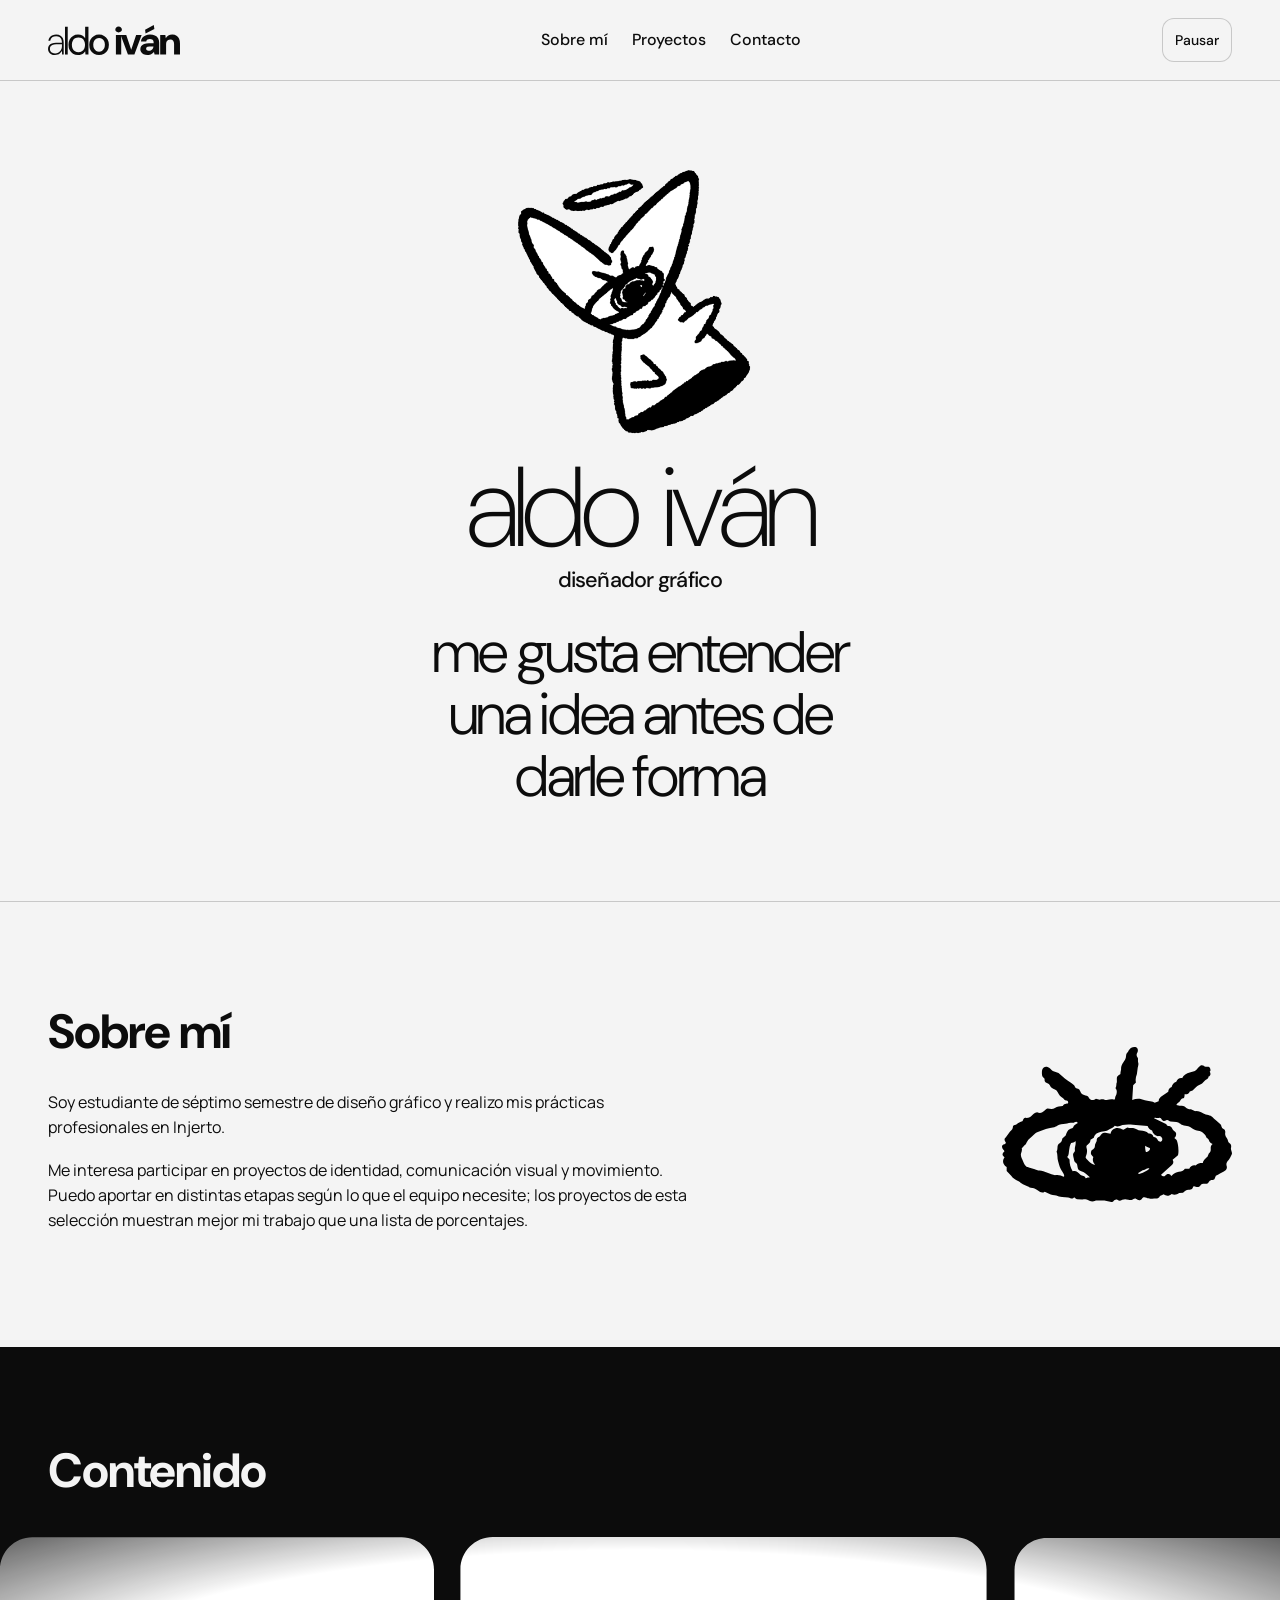
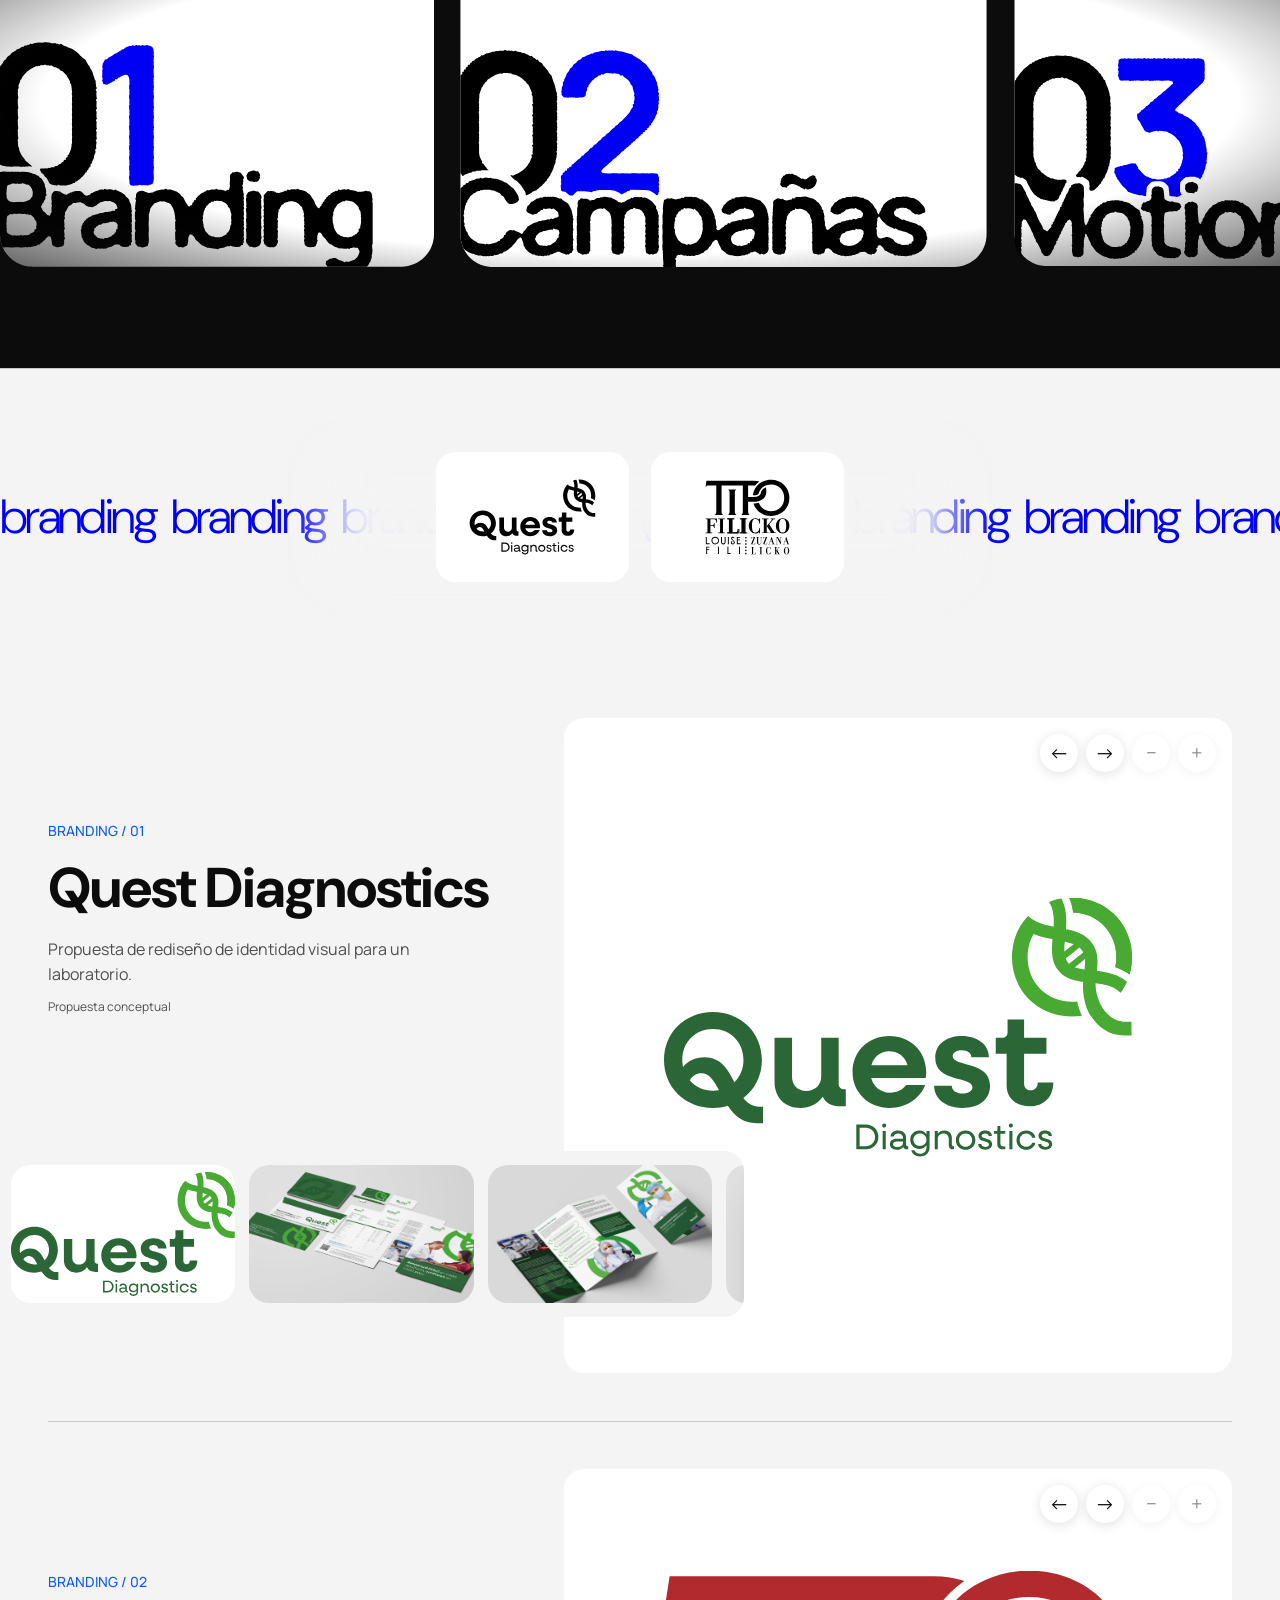
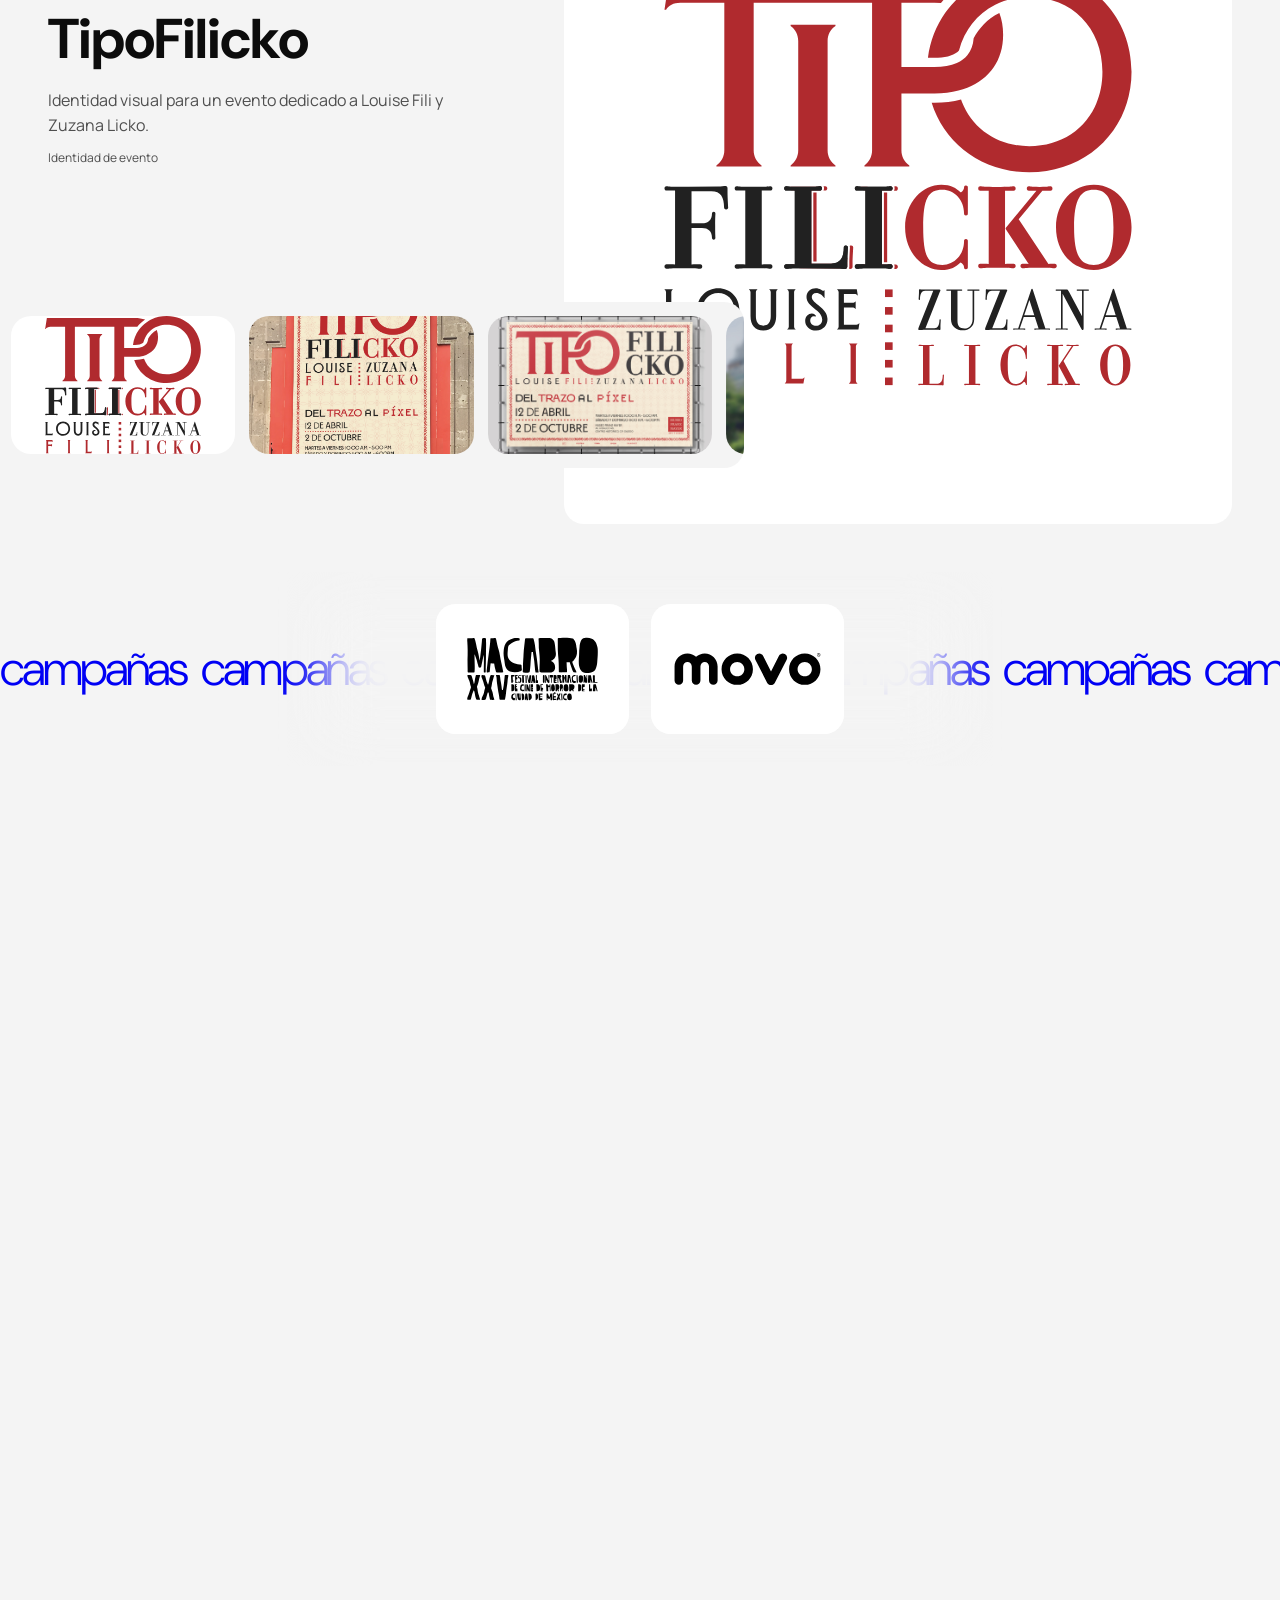
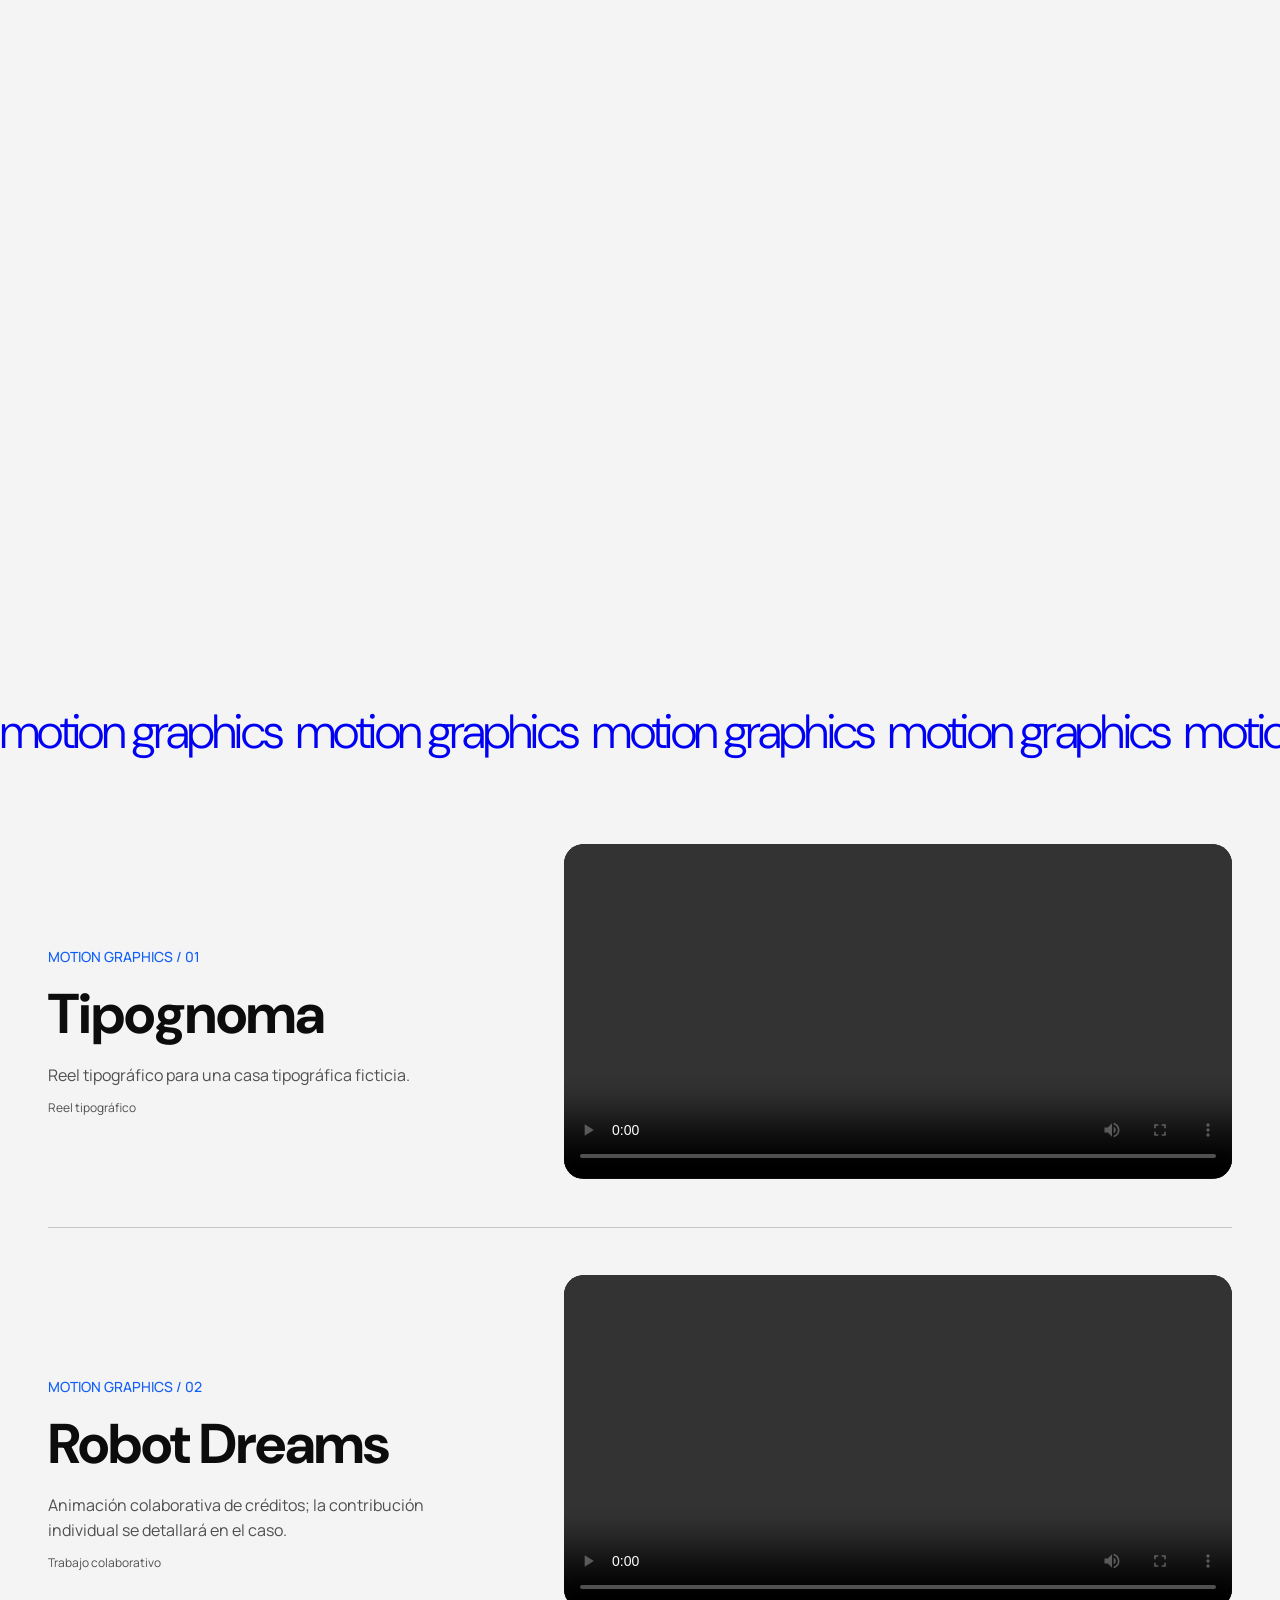
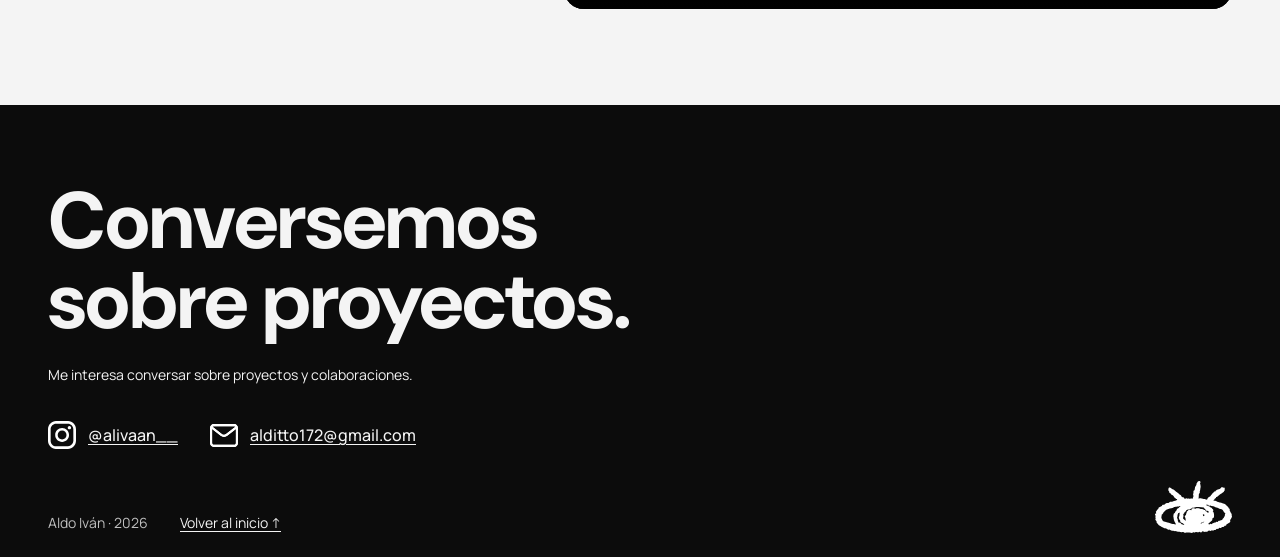
==== index.html @ 93b7b6c5 "Balance spacing around project dividers" ====
<!doctype html>
<html lang="es">
<head>
<meta charset="utf-8"><meta name="viewport" content="width=device-width,initial-scale=1"><meta name="color-scheme" content="light"><meta name="theme-color" content="#F4F4F4" id="theme-color">
<title>Aldo Iván — Diseño gráfico</title>
<meta name="description" content="Portafolio de Aldo Iván: identidad, campañas y diseño en movimiento.">
<link rel="stylesheet" href="styles/fonts.css">

<style>
:root{--primary:#0C0C0C;--on-primary:#F4F4F4;--secondary:#4F4F4F;--tertiary:#105EF9;--on-tertiary:#F4F4F4;--surface:#F4F4F4;--surface-card:#FFFFFF;--on-surface:#0C0C0C;--surface-dark:#222222;--on-surface-dark:#F4F4F4;--surface-raised:#393939;--surface-muted:#DADADA;--on-surface-muted:#222222;--text-muted-dark:#BFBFBF;--accent-graphic:#0000F4;--accent-detail:#EF1889;--bg:var(--surface);--fg:var(--on-surface);--muted:var(--secondary);--line:#0c0c0c30;--nav-bg:rgba(244,244,244,.88);--focus:var(--tertiary);--space:4px;--radius-sm:4px;--radius-md:12px;--radius-lg:16px;--radius-xl:20px;--radius-full:9999px;--page-pad:20px;--section-gap:56px;--display:44px;--display-line:46px;--section-type:32px;--section-line:36px}

*{box-sizing:border-box}html{scroll-behavior:smooth;-webkit-text-size-adjust:100%}body{margin:0;background:var(--bg);color:var(--fg);font:400 16px/25px var(--font-text);transition:background-color .46s ease,color .46s ease}h1,h2,h3,p{margin-top:0}h1,h2,h3{font-family:var(--font-display)}a{color:inherit;text-underline-offset:.18em}button{font:inherit;cursor:pointer}button,a{-webkit-tap-highlight-color:transparent}:focus-visible{outline:3px solid var(--focus);outline-offset:4px}.skip{position:absolute;top:-100px;left:20px;z-index:30;background:var(--bg);padding:12px}.skip:focus{top:12px}.wrap{max-width:1296px;margin:auto;padding-inline:var(--page-pad)}section{scroll-margin-top:90px}.eyebrow{font:500 14px/20px var(--font-text);text-transform:uppercase;letter-spacing:.09em;color:var(--muted)}.site-header{position:sticky;top:0;z-index:20;border-bottom:1px solid var(--line);background:var(--nav-bg);-webkit-backdrop-filter:blur(16px);backdrop-filter:blur(16px);transition:background-color .46s ease,border-color .46s ease}.header-inner{min-height:68px;display:flex;align-items:center;justify-content:space-between;gap:12px}.wordmark{font:700 20px/24px var(--font-display);text-decoration:none;white-space:nowrap}.header-actions{display:flex;align-items:center;gap:8px}.menu-toggle,.menu-toggle{padding:0 16px}.nav{display:none;position:absolute;top:68px;left:0;right:0;background:var(--bg);border-bottom:1px solid var(--line);padding:12px var(--page-pad) 20px}.nav.open{display:flex;flex-direction:column;gap:4px}.nav a{display:flex;align-items:center;min-height:44px;font:500 16px/20px var(--font-display);text-decoration:none}.nav a:hover,.nav a[aria-current=location]{text-decoration:underline}.hero{min-height:calc(100svh - 68px);display:flex;flex-direction:column;justify-content:space-between;padding-top:48px;padding-bottom:36px}.hero-main{width:100%;max-width:960px;margin:auto;text-align:center}.hero-portrait{width:clamp(180px,26vw,260px);aspect-ratio:12/13;position:relative;margin:16px auto 8px}.hero-portrait video,.hero-portrait img{position:absolute;inset:0;width:100%;height:100%;object-fit:contain;transition:opacity .46s ease}.hero-portrait .dark{opacity:0}.hero-portrait video{z-index:1}@media(prefers-reduced-motion:reduce){.hero-portrait video{display:none}}.hero h1{font-size:var(--display);line-height:var(--display-line);font-weight:700;letter-spacing:-1px;text-transform:uppercase;margin:20px 0 24px}.hero-lead{font:500 20px/26px var(--font-display);max-width:35ch;margin:0 auto 24px}.hero-copy{max-width:60ch;color:var(--muted);margin-inline:auto}.hero-actions{display:flex;gap:12px;flex-wrap:wrap;justify-content:center;margin-top:32px}.button{display:inline-flex;align-items:center;justify-content:center;min-height:48px;padding:0 16px;border-radius:var(--radius-md);font:500 16px/20px var(--font-display);text-decoration:none;border:1px solid var(--fg);transition:background-color .2s,color .2s,transform .2s}.button:hover{transform:translateY(-2px)}.button-primary{background:var(--fg);color:var(--bg)}.button-primary:hover{background:var(--surface-raised);color:var(--on-surface-dark)}.button-secondary{background:transparent;color:var(--fg)}.hero-bottom{display:flex;justify-content:space-between;gap:16px;border-top:1px solid var(--line);padding-top:16px;color:var(--muted);font:400 14px/20px var(--font-text)}.hero-bottom span:last-child{font-size:22px}.section{padding-top:var(--section-gap);padding-bottom:var(--section-gap);border-top:1px solid var(--line)}.section-head{margin-bottom:32px}.section-head h2{font-size:var(--section-type);line-height:var(--section-line);letter-spacing:-1px;margin:8px 0 16px}.section-head p:last-child{max-width:65ch;color:var(--muted)}.group{margin-top:48px}.group-head{display:flex;justify-content:space-between;align-items:baseline;gap:16px;border-bottom:1px solid var(--line);padding-bottom:12px;margin-bottom:16px}.group h3{font:700 28px/32px var(--font-display);margin:0}.group-count{font:400 14px/20px var(--font-text);color:var(--muted)} .projects{display:grid;gap:48px}.project{position:relative;display:grid;grid-template-columns:1fr;gap:20px;min-width:0;border-top:1px solid var(--line);padding-top:32px}.project:first-child{border-top:0}.project-copy{display:flex;flex-direction:column;align-items:flex-start;justify-content:center;min-width:0}.project-index{font:500 14px/20px var(--font-text);color:var(--tertiary);margin-bottom:18px}.project h4{font:700 clamp(32px,8vw,56px)/1 var(--font-display);margin:0 0 20px;letter-spacing:-1px}.project p{color:var(--muted);max-width:42ch;margin:0 0 12px}.project-note{font:400 12px/16px var(--font-text);color:var(--muted)}.project-stage{position:relative;min-width:0}.project-main{aspect-ratio:1.15;display:flex;flex-direction:column;justify-content:space-between;padding:24px;border-radius:var(--radius-xl);background:var(--surface-muted);color:var(--on-surface-muted);overflow:hidden;transition:background-color .32s ease,color .32s ease}.project[data-area=campaign] .project-main{background:var(--surface-raised);color:var(--on-surface-dark)}.project[data-area=motion] .project-main{background:var(--primary);color:var(--on-primary)}.project-main[data-view="1"]{background:var(--tertiary)!important;color:var(--on-tertiary)!important}.project-main[data-view="2"]{background:var(--surface-dark)!important;color:var(--on-surface-dark)!important}.project-main[data-view="3"]{background:var(--accent-graphic)!important;color:var(--on-primary)!important}.main-top,.main-bottom{font:500 12px/16px var(--font-text);text-transform:uppercase;letter-spacing:.08em}.main-title{font:700 clamp(44px,11vw,92px)/.94 var(--font-display);letter-spacing:-2px;max-width:9ch;overflow-wrap:anywhere}.thumbs{display:flex;gap:8px;overflow-x:auto;scrollbar-width:thin;padding:12px;border:1px solid var(--line);border-radius:var(--radius-xl);background:var(--nav-bg);-webkit-backdrop-filter:blur(16px);backdrop-filter:blur(16px)}.thumb{flex:0 0 78px;min-height:78px;border:2px solid transparent;border-radius:var(--radius-md);background:var(--primary);color:var(--on-primary);padding:8px;text-align:left;font:700 12px/14px var(--font-display);transition:transform .18s ease,border-color .18s ease}.thumb:nth-child(2){background:var(--tertiary);color:var(--on-tertiary)}.thumb:nth-child(3){background:var(--surface-raised);color:var(--on-surface-dark)}.thumb:nth-child(4){background:var(--accent-graphic);color:var(--on-primary)}.thumb:hover{transform:translateY(-3px)}.thumb[aria-pressed="true"]{border-color:var(--accent-detail)}.thumb:focus-visible{outline-offset:2px}.project-status{font:400 12px/16px var(--font-text);color:var(--muted);margin-top:8px}.project-feature{display:inline-flex;align-items:center;gap:8px;margin-top:24px;padding:8px 12px;border-radius:var(--radius-full);background:var(--nav-bg);border:1px solid var(--line);backdrop-filter:blur(16px);font:500 12px/16px var(--font-text)}.project-feature::before{content:"";width:8px;height:8px;border-radius:50%;background:var(--accent-detail)}
.about-grid{display:grid;gap:32px;max-width:960px}.about-grid .section-head{max-width:65ch}.about-text{max-width:65ch}.about-text p{margin-bottom:18px}.portrait{width:min(100%,340px);aspect-ratio:4/5;position:relative;margin:0 auto}.portrait img{position:absolute;inset:0;width:100%;height:100%;object-fit:contain;transition:opacity .46s ease}.portrait .dark{opacity:0;transform:scale(1.08)}.portrait figcaption{position:absolute;bottom:-22px;font:400 12px/16px var(--font-text);color:var(--muted)}.contact{padding-bottom:96px}.contact h2{font-size:var(--display);line-height:var(--display-line);letter-spacing:-1px;max-width:12ch;margin:8px 0 24px}.contact p{max-width:55ch}.contact-handle{display:inline-block;margin-top:20px;font:700 28px/32px var(--font-display);border-bottom:2px solid currentColor}.site-footer{border-top:1px solid var(--line);padding:24px 0 36px;font:400 14px/20px var(--font-text);color:var(--muted)}.footer-inner{display:flex;justify-content:space-between;gap:12px;flex-wrap:wrap}.site-footer a{color:var(--fg)}.reveal{opacity:0;transform:translateY(28px);transition:opacity .55s ease,transform .55s cubic-bezier(.18,.72,.2,1)}.reveal.visible{opacity:1;transform:none}
@media(min-width:600px){:root{--page-pad:32px;--section-gap:72px;--display:64px;--display-line:66px;--section-type:40px;--section-line:44px}.hero{padding-top:64px}}
@media(min-width:1024px){:root{--page-pad:48px;--section-gap:96px;--display:80px;--display-line:80px;--section-type:48px;--section-line:52px}.menu-toggle{display:none}.nav{display:flex;position:static;background:transparent;border:0;padding:0;gap:24px}.nav a{min-height:44px}.header-inner{min-height:80px}.hero{min-height:calc(100svh - 80px);padding-top:64px}.hero h1{letter-spacing:-2px}.projects{gap:96px}.project{grid-template-columns:minmax(260px,.42fr) minmax(0,.58fr);gap:32px;min-height:610px;align-items:start;padding-bottom:130px}.project-copy{padding-top:24px}.project-stage{min-width:0}.project-main{aspect-ratio:1.12;min-height:520px;padding:32px}.main-title{font-size:clamp(56px,7vw,96px)}.thumbs{position:absolute;left:max(-42%, -360px);right:8%;bottom:-116px;padding:16px;gap:12px;border-radius:var(--radius-xl)}.thumb{flex-basis:calc((100% - 36px)/4);min-height:122px;font-size:16px;line-height:18px}.project-status{position:absolute;right:8%;bottom:-142px}.project h4{font-size:56px;line-height:58px}.about-grid{grid-template-columns:1fr}.about-grid .about-text{max-width:65ch}.contact h2{letter-spacing:-2px}}
@media(prefers-reduced-motion:reduce){html{scroll-behavior:auto}*,*:before,*:after{transition:none!important;animation:none!important}.reveal{opacity:1;transform:none}}

.wordmark img{display:block;width:132px;height:auto}.hero-main{max-width:1100px}.hero-lockup{display:grid;grid-template-columns:minmax(0,1fr) minmax(180px,.78fr);align-items:center;gap:clamp(12px,4vw,48px);max-width:850px;margin:0 auto clamp(24px,4vw,48px)}.hero-signature{text-align:right;align-self:end;padding-bottom:clamp(12px,4vw,48px)}.hero h1{margin:0;line-height:1}.hero h1 img{display:block;width:min(100%,500px);height:auto}.hero-signature p{font:500 clamp(16px,2vw,28px)/1.2 var(--font-display);letter-spacing:-.045em;margin:0}.hero-portrait{width:min(100%,320px);aspect-ratio:12/13;margin:0}.hero-portrait img{position:absolute;inset:0;width:100%;height:100%;object-fit:contain;transition:none}.hero-portrait .hero-still{display:none}.hero-statement{font:300 clamp(36px,6.2vw,82px)/1.06 var(--font-display);letter-spacing:-.055em;max-width:20ch;margin:0 auto 24px;text-align:center}.hero-statement span{display:block}.hero-statement em{font-style:italic;font-weight:700}.hero-statement .blue{color:var(--tertiary)}.hero-statement .pink{color:var(--accent-detail)}.hero-copy{max-width:52ch;margin-inline:auto}@media(max-width:600px){.wordmark img{width:110px}.hero-lockup{grid-template-columns:minmax(0,1fr) minmax(130px,.8fr);gap:8px}.hero-signature{padding-bottom:18px}.hero-signature p{font-size:15px}.hero-portrait{width:100%}.hero-statement{font-size:clamp(32px,8.6vw,48px);letter-spacing:-.055em}}@media(prefers-reduced-motion:reduce){.hero-portrait .hero-animation{display:none}.hero-portrait .hero-still{display:block}}
.hero-statement .accent-blue,.hero-statement .accent-pink{display:inline}.hero-statement .reactive-letter{display:inline-block;transform-origin:50% 75%;position:relative;text-align:center;white-space:pre;font-weight:300}.hero-statement .visually-hidden{position:absolute;width:1px;height:1px;padding:0;margin:-1px;overflow:hidden;clip:rect(0,0,0,0);white-space:nowrap;border:0}@media(hover:none),(prefers-reduced-motion:reduce){.hero-statement .accent-blue{color:var(--tertiary)}.hero-statement .accent-pink{color:var(--tertiary)}.hero-statement .reactive-letter{will-change:auto}}
.content-index{background:var(--primary);color:var(--on-primary);padding:clamp(48px,7vw,96px) 0;overflow:hidden}.content-index-head{margin-bottom:28px}.content-index h2{font:300 clamp(28px,4vw,44px)/1 var(--font-display);letter-spacing:-.05em;margin:0}.content-index p{color:var(--text-muted-dark);margin:12px 0 0}.content-viewport{overflow:hidden;padding-block:12px;-webkit-mask-image:radial-gradient(ellipse 85% 78% at center,#000 55%,transparent 100%);mask-image:radial-gradient(ellipse 85% 78% at center,#000 55%,transparent 100%)}.content-track{display:flex;width:max-content;animation:content-drift 20s linear infinite;will-change:transform}.content-set{display:flex;gap:clamp(14px,2vw,26px);padding-right:clamp(14px,2vw,26px)}.content-card{display:block;position:relative;flex:none;height:clamp(220px,27vw,330px);width:auto;aspect-ratio:var(--card-ratio);border-radius:clamp(18px,2vw,28px);overflow:hidden;transition:filter .4s ease,opacity .4s ease,transform .4s ease,box-shadow .4s ease}.content-viewport.is-interacting .content-card{filter:blur(7px);opacity:.55}.content-viewport.is-interacting .content-card.is-active{filter:none;opacity:1;transform:translateY(-4px);z-index:1;box-shadow:0 16px 36px rgba(0,0,0,.28)}.content-card img{display:block;width:100%;height:100%;object-fit:contain}.content-card:focus-visible{outline-color:var(--on-primary);outline-offset:5px}.content-viewport:focus-within .content-track{animation-play-state:paused}@keyframes content-drift{to{transform:translateX(-50%)}}@media(max-width:599px){.content-index p{font-size:14px;line-height:20px}.content-card{height:220px}}@media(prefers-reduced-motion:reduce){.content-viewport{overflow-x:auto;mask-image:none;-webkit-mask-image:none}.content-track{animation:none;will-change:auto}.content-set[aria-hidden="true"]{display:none}.content-card{transition:none}}
.hero{min-height:calc(100svh - 68px);justify-content:center;padding-top:clamp(16px,3svh,32px);padding-bottom:clamp(16px,3svh,32px)}.hero-main{margin:auto}.hero-lockup{display:flex;flex-direction:column;gap:0;max-width:none;margin:0 auto clamp(14px,3svh,28px)}.hero-portrait{width:min(260px,27svh);margin:0 auto 4px}.hero-signature{text-align:center;align-self:auto;padding:0}.hero h1.hero-name{display:flex;align-items:baseline;justify-content:center;font:200 min(106px,11.3svh)/.95 var(--font-display);letter-spacing:-.05em;text-transform:lowercase;white-space:nowrap;margin:0}.hero-name-letter{display:inline-block;font-weight:200;transform-origin:50% 80%;color:var(--primary);text-align:center}.hero-name-gap{display:inline-block;width:.22em}.hero-signature p{font:500 clamp(14px,2svh,20px)/1.2 var(--font-display);letter-spacing:-.04em;margin:6px 0 0}.hero-statement{font-size:clamp(34px,6.5svh,70px);letter-spacing:-.04em;margin-bottom:clamp(10px,2svh,20px)}.hero-copy{margin-bottom:0}@media(min-width:1024px){.hero{min-height:calc(100svh - 80px)}}@media(max-width:600px){.hero-lockup{display:flex;gap:0}.hero-portrait{width:min(210px,26svh);margin:0 auto 4px}.hero-signature{padding:0}.hero h1.hero-name{font-size:clamp(52px,10svh,78px)}.hero-signature p{font-size:14px}.hero-statement{font-size:clamp(30px,min(6.3svh,10vw),48px)}}
.sr-only{position:absolute;width:1px;height:1px;padding:0;margin:-1px;overflow:hidden;clip:rect(0,0,0,0);white-space:nowrap;border:0}.projects-section{padding-top:0}.project{scroll-margin-top:100px}.projects-strip{position:relative;overflow:hidden;background:var(--surface);padding:clamp(16px,3vw,32px) var(--page-pad)}.projects-strip-inner{position:relative;z-index:2;display:flex;justify-content:center;gap:clamp(8px,2vw,22px);max-width:630px;margin:auto}.projects-strip-inner::before{content:"";position:absolute;inset:0;z-index:-1;pointer-events:none;background:var(--surface);filter:blur(25px)}.branding-marquee{position:absolute;inset:0;display:flex;align-items:center;overflow:hidden;pointer-events:none}.branding-marquee-track{display:flex;width:max-content;white-space:nowrap;animation:branding-drift var(--branding-duration,20s) linear infinite;color:var(--accent-graphic);font:300 clamp(28px,4vw,48px)/1 var(--font-display);letter-spacing:-.055em}.branding-marquee-track span{display:block;flex:none}@keyframes branding-drift{to{transform:translateX(-50%)}}.projects-strip a{display:block;flex:1 1 0;min-width:0;max-width:193px;border:1px solid var(--primary);border-radius:var(--radius-xl);overflow:hidden;transition:transform .22s ease}.projects-strip a:hover{transform:translateY(-3px)}.projects-strip img{display:block;width:100%;height:auto}.projects-strip a:focus-visible{outline-color:var(--tertiary)}.campaigns-strip{width:100vw;margin-top:clamp(48px,7vw,96px);margin-left:calc(50% - 50vw)}.projects-section #project-groups{padding-top:clamp(28px,5vw,56px)}@media(prefers-reduced-motion:reduce){.projects-strip a{transition:none}.branding-marquee-track{animation:none}.branding-marquee-track span+span{display:none}}
.project-main.has-image{padding:0;background:var(--surface)!important;color:var(--primary)!important}.project-main.has-image .main-top,.project-main.has-image .main-title,.project-main.has-image .main-bottom{display:none}.project-cover{display:none;width:100%;height:100%;object-fit:contain}.project-main.has-image .project-cover{display:block}.project-arrows{position:absolute;z-index:2;top:16px;right:16px;display:flex;gap:8px}.project-arrows button{width:44px;height:44px;border:1px solid var(--primary);border-radius:var(--radius-full);background:var(--surface);color:var(--primary);font-size:22px;line-height:1;transition:transform .2s ease}.project-arrows button:hover{transform:translateY(-2px)}.thumb{border-radius:var(--radius-xl);overflow:hidden}.thumb img{display:block;width:100%;height:100%;object-fit:contain}.thumb:has(img){padding:0;background:var(--surface)}@media(prefers-reduced-motion:reduce){.project-arrows button{transition:none}}
.projects-strip a{border:0;background:var(--surface-card)}.project{align-items:start}.project-main,.project-main.has-image,.project-main[data-view]{background:var(--surface-card)!important;color:var(--primary)!important;border-radius:var(--radius-xl)}.project-main[data-view="1"] .main-title,.project-main[data-view="3"] .main-title{color:var(--tertiary)}.project-main.has-image .project-cover{background:var(--surface-card)}.thumbs{border:0;background:transparent;backdrop-filter:none;-webkit-backdrop-filter:none;box-shadow:none;scrollbar-width:none}.thumbs::-webkit-scrollbar{display:none}.thumb,.thumb:nth-child(n),.thumb:has(img){border:0;background:var(--surface-card)!important;color:var(--primary)!important;border-radius:var(--radius-xl);opacity:.7;box-shadow:none;transition:opacity .2s ease,transform .2s ease}.thumb[aria-pressed="true"]{opacity:1;transform:translateY(-4px)}.thumb:hover{opacity:1}.thumb:nth-child(2),.thumb:nth-child(4){color:var(--tertiary)!important}.project-arrows button{border:0;background:var(--surface-card);box-shadow:0 2px 12px #0c0c0c20}.project-feature{display:none}.project-status{position:absolute!important;width:1px;height:1px;padding:0;margin:-1px;overflow:hidden;clip:rect(0,0,0,0);white-space:nowrap;border:0}@media(min-width:1024px){.project{padding-bottom:32px;min-height:0}.project-main{aspect-ratio:1.02;min-height:560px}.thumbs{position:absolute;z-index:2;left:-78%;right:auto;top:66%;bottom:auto;width:105%;height:clamp(130px,13vw,190px);padding:0;gap:14px;border-radius:0}.thumb{flex:0 0 30%;min-height:0;height:100%;padding:14px;font-size:18px;line-height:1.15}.project-copy{padding-top:clamp(48px,8vw,128px)}}@media(max-width:1023px){.project-main{aspect-ratio:1.05}.thumbs{position:relative;z-index:2;left:auto;right:auto;bottom:auto;width:100%;height:clamp(92px,25vw,140px);margin-top:-30px;padding:0;gap:10px;border-radius:0}.thumb{flex:0 0 31%;height:100%;min-height:0;padding:10px}}
.project[data-area="branding"] .thumb img{object-fit:cover}.project[data-area="branding"] .thumb:first-child img{object-fit:contain}.project[data-area="branding"] .project-cover{object-fit:contain}
.project-main.is-mockup{position:relative;background:var(--surface-card)!important}.project-backdrop{display:none;position:absolute;inset:0;width:100%;height:100%;object-fit:cover;filter:blur(24px);transform:scale(1.1)}.project-main.is-mockup .project-backdrop{display:none}.project-main.is-mockup .project-cover{position:relative;z-index:1;object-fit:cover}.thumbs{background:var(--surface);padding:14px;gap:14px;scroll-snap-type:x mandatory;scroll-padding-inline:14px;border-radius:var(--radius-xl)}.thumb,.thumb:nth-child(n),.thumb:has(img){opacity:1;scroll-snap-align:start}.thumb[aria-pressed="true"]{opacity:1;transform:none}.thumb:hover{transform:translateY(-3px)}@media(min-width:1024px){.thumbs{left:-78%;width:105%;padding:14px;gap:14px}.thumb{flex:0 0 calc((100% - 28px)/3);height:100%;padding:0}}@media(max-width:1023px){.thumbs{padding:10px;gap:10px}.thumb{flex:0 0 calc((100% - 20px)/3);height:100%;padding:0}}
.project-main{position:relative}.thumbs{scroll-snap-type:none;scroll-behavior:auto;overflow-x:auto}.project-transition-layer{position:absolute;inset:0;z-index:2;display:flex;align-items:center;justify-content:center;overflow:hidden;border-radius:inherit;background:var(--surface-card);opacity:0;transition:opacity .38s ease;pointer-events:none}.project-transition-layer.visible{opacity:1}.project-transition-layer.is-mockup{background:var(--surface-card)}.project-transition-layer .project-backdrop{display:none}.project-transition-image{position:relative;z-index:1;width:100%;height:100%;object-fit:contain}.project-transition-layer.is-mockup .project-transition-image{object-fit:cover}@media(prefers-reduced-motion:reduce){.project-transition-layer{transition:none}.thumbs .thumb[aria-hidden="true"]{display:none}}
.project-main.is-mockup{cursor:grab;touch-action:none}.project-main.is-mockup.is-dragging{cursor:grabbing}.project-main.is-mockup .project-cover{user-select:none;-webkit-user-drag:none}
:is(#branding-1,#branding-2,#campaign-1) .project-main[data-view="0"] .project-cover,:is(#branding-1,#branding-2,#campaign-1) .project-transition-layer:not(.is-mockup) .project-transition-image{width:70%;height:70%;margin:auto;object-fit:contain;transform:translateY(-4%)}
.project-arrows button{width:38px;height:38px;font-size:20px}.project-arrows button:disabled{opacity:.45;cursor:default}.project-arrows button:disabled:hover{transform:none}.project-main.is-mockup .project-cover{transform-origin:center center;transition:transform .24s ease}.project-main.is-mockup.is-dragging .project-cover{transition:none}@media(prefers-reduced-motion:reduce){.project-main.is-mockup .project-cover{transition:none}}

.menu-toggle,.motion-toggle{min-height:44px;border:1px solid var(--line);border-radius:var(--radius-md);background:var(--surface);color:var(--primary);font:500 14px/20px var(--font-display);padding:0 12px}
.motion-paused .content-track,.motion-paused .branding-marquee-track{animation-play-state:paused!important}
.motion-paused .hero-animation{display:none}.motion-paused .hero-portrait .hero-still{display:block}
@media(prefers-reduced-motion:reduce){.motion-toggle{display:none}}
:is(#campaign-1,#campaign-2) .thumb:not([data-view="0"]) img{object-fit:cover}#campaign-2 .project-transition-image[src$="/movo1.jpg"]{object-fit:contain}
.project-video-stage{min-width:0;overflow:hidden;border-radius:var(--radius-xl);background:var(--primary)}.project-video{display:block;width:100%;height:auto;max-height:80vh;object-fit:contain;background:var(--primary)}
.motion-strip{height:clamp(90px,10vw,145px)}
.about-grid{max-width:1296px;align-items:center}.about-eye{display:block;width:min(100%,230px);height:auto;justify-self:end}@media(min-width:768px){.about-grid{grid-template-columns:minmax(0,1fr) minmax(150px,280px);gap:clamp(32px,7vw,96px)}}@media(max-width:767px){.about-eye{width:120px}}
.content-index h2{font:700 var(--section-type)/var(--section-line) var(--font-display);letter-spacing:-1px;margin:8px 0 16px}
.projects-section > .projects-strip{margin-top:clamp(32px,4vw,56px)}
.contact-footer{background:var(--primary);color:var(--on-primary);border:0;padding:clamp(64px,9vw,120px) 0 32px}.contact-footer h2{font:700 var(--display)/var(--display-line) var(--font-display);letter-spacing:-1px;max-width:12ch;margin:0 0 24px}.contact-footer p{max-width:55ch;margin:0;color:var(--on-primary)}.contact-links{display:flex;flex-wrap:wrap;gap:16px 32px;margin-top:36px}.contact-footer .contact-links a{display:inline-flex;align-items:center;gap:12px;color:var(--on-primary);font:500 16px/24px var(--font-text);overflow-wrap:anywhere}.contact-links img{width:28px;height:28px;object-fit:contain;filter:invert(1);flex:none}.contact-footer-bottom{display:flex;align-items:end;justify-content:space-between;gap:24px;margin-top:clamp(64px,10vw,140px)}.footer-meta{display:flex;flex-wrap:wrap;gap:12px 32px;color:var(--text-muted-dark)}.contact-footer .footer-meta a{color:var(--on-primary)}.footer-eye{display:block;width:clamp(90px,13vw,170px);height:auto;filter:invert(1)}.contact-footer a:focus-visible{outline-color:var(--on-primary)}@media(max-width:600px){.contact-links{flex-direction:column;align-items:flex-start}.contact-footer-bottom{align-items:end}.footer-eye{width:90px;flex:none}}
.contact-footer{padding:clamp(48px,6vw,80px) 0 24px}.contact-footer-bottom{margin-top:32px}.footer-eye{width:clamp(55px,6vw,80px)}@media(max-width:600px){.footer-eye{width:55px}}
.project{border-top:0;padding-top:0;padding-bottom:0}.project:not(:first-child)::before{content:"";position:absolute;left:0;right:0;top:-24px;border-top:1px solid var(--line)}@media(min-width:1024px){.project{padding-bottom:0}.project:not(:first-child)::before{top:-48px}}
.hero-portrait{width:min(300px,30svh)}.hero h1.hero-name{font-size:min(124px,12.6svh)}.hero-signature p{font-size:clamp(16px,2.4svh,24px)}@media(max-width:600px){.hero-portrait{width:min(235px,28svh)}.hero h1.hero-name{font-size:clamp(52px,min(11svh,13vw),88px)}.hero-signature p{font-size:clamp(15px,2svh,19px)}}
@media(min-width:1024px){.thumbs{left:calc(-1 * var(--stage-left, 0px));width:calc(var(--stage-left, 0px) + 27%)}.thumbs .thumb{flex-basis:calc((var(--stage-width, 100%) * 1.05 - 28px) / 3)}}@media(max-width:1023px){.thumbs{left:calc(-1 * var(--stage-left, 0px));width:calc(100% + var(--stage-left, 0px))}.thumbs .thumb{flex-basis:calc((var(--stage-width, 100%) - 20px) / 3)}}
.campaigns-strip{margin-top:48px}
</style>
</head>
<body><a class="skip" href="#contenido">Saltar al contenido</a><header class="site-header"><div class="wrap header-inner"><a class="wordmark" href="#inicio" aria-label="Aldo Iván, volver al inicio"><img src="assets/aldoivan.svg" alt="" width="132" height="31"></a><nav class="nav" id="nav" aria-label="Navegación principal"><a href="#sobre-mi">Sobre mí</a><a href="#proyectos">Proyectos</a><a href="#contacto">Contacto</a></nav><div class="header-actions"><button class="motion-toggle" type="button" aria-pressed="false" aria-label="Pausar el movimiento automático">Pausar</button><button class="menu-toggle" id="menu-toggle" type="button" aria-controls="nav" aria-expanded="false">Menú</button></div></div></header>
<main id="contenido"><section class="hero wrap" id="inicio" aria-labelledby="hero-title"><div class="hero-main"><div class="hero-lockup"><div class="hero-portrait" role="img" aria-label="Personaje alado de Aldo Iván en una animación breve"><img class="hero-animation" src="assets/yo-portada.png" alt="" width="480" height="520"><img class="hero-still" src="assets/yo-portada-fija.png" alt="" width="480" height="520"></div><div class="hero-signature"><h1 id="hero-title" class="hero-name" aria-label="Aldo Iván"><span class="hero-name-letter" style="--base-weight:200">a</span><span class="hero-name-letter" style="--base-weight:300">l</span><span class="hero-name-letter" style="--base-weight:400">d</span><span class="hero-name-letter" style="--base-weight:500">o</span><span class="hero-name-gap" aria-hidden="true"> </span><span class="hero-name-letter" style="--base-weight:600">i</span><span class="hero-name-letter" style="--base-weight:700">v</span><span class="hero-name-letter" style="--base-weight:800">á</span><span class="hero-name-letter" style="--base-weight:900">n</span></h1><p>diseñador gráfico</p></div></div><p class="hero-statement"><span class="visually-hidden">Me gusta entender una idea antes de darle forma</span><span class="statement-line" aria-hidden="true">me gusta entender</span><span class="statement-line" aria-hidden="true">una <span class="accent-blue">idea</span> antes de</span><span class="statement-line" aria-hidden="true">darle <span class="accent-pink">forma</span></span></p></div></section>
<section class="section" id="sobre-mi" aria-labelledby="about-title"><div class="wrap about-grid"><div><div class="section-head"><h2 id="about-title">Sobre mí</h2></div><div class="about-text"><p>Soy estudiante de séptimo semestre de diseño gráfico y realizo mis prácticas profesionales en Injerto.</p><p>Me interesa participar en proyectos de identidad, comunicación visual y movimiento. Puedo aportar en distintas etapas según lo que el equipo necesite; los proyectos de esta selección muestran mejor mi trabajo que una lista de porcentajes.</p></div></div><img class="about-eye" src="assets/pestaneo.svg" alt="" aria-hidden="true"></div></section>
<section class="content-index" id="contenido-guia" aria-labelledby="content-index-title"><div class="wrap content-index-head"><div><h2 id="content-index-title">Contenido</h2></div></div><div class="content-viewport" aria-label="Áreas de trabajo en movimiento; pasa el cursor para pausar"><div class="content-track" id="content-track"><div class="content-set"><a class="content-card" style="--card-ratio:193.03 / 146.66" href="#branding" aria-label="Ir a Branding"><img src="assets/01br.svg" alt="" width="193" height="147"></a><a class="content-card" style="--card-ratio:234.27 / 146.66" href="#campanas" aria-label="Ir a Campañas"><img src="assets/02camp.svg" alt="" width="234" height="147"></a><a class="content-card" style="--card-ratio:345.1 / 146.66" href="#motion" aria-label="Ir a Motion Graphics"><img src="assets/03motion.svg" alt="" width="345" height="147"></a></div></div></div></section>
<section class="section projects-section" id="proyectos" aria-labelledby="projects-title"><h2 class="sr-only" id="projects-title">Proyectos seleccionados</h2><div class="projects-strip"><div class="branding-marquee" aria-hidden="true"><div class="branding-marquee-track"><span>branding&nbsp; branding&nbsp; branding&nbsp; branding&nbsp; branding&nbsp; branding&nbsp;&nbsp;</span><span>branding&nbsp; branding&nbsp; branding&nbsp; branding&nbsp; branding&nbsp; branding&nbsp;&nbsp;</span></div></div><div class="projects-strip-inner"><a href="#branding-1" aria-label="Ir a Quest Diagnostics"><img src="assets/tquest.svg" alt="" width="193" height="130" loading="lazy"></a><a href="#branding-2" aria-label="Ir a TipoFilicko"><img src="assets/ttipo.svg" alt="" width="193" height="130" loading="lazy"></a></div></div><div class="wrap"><div id="project-groups"></div></div></section>
</main>
<footer class="site-footer contact-footer" id="contacto" aria-labelledby="contact-title"><div class="wrap"><div class="contact-footer-main"><h2 id="contact-title">Conversemos sobre proyectos.</h2><p>Me interesa conversar sobre proyectos y colaboraciones.</p><div class="contact-links"><a href="https://www.instagram.com/alivaan__/" aria-label="Instagram de Aldo Iván, @alivaan__"><img src="assets/igicon.svg" alt=""><span>@alivaan__</span></a><a href="mailto:alditto172@gmail.com" aria-label="Enviar correo a alditto172@gmail.com"><img src="assets/mailicon.svg" alt=""><span>alditto172@gmail.com</span></a></div></div><div class="contact-footer-bottom"><div class="footer-meta"><span>Aldo Iván · 2026</span><a href="#inicio">Volver al inicio ↑</a></div><img class="footer-eye" src="assets/pestaneo.svg" alt="" aria-hidden="true"></div></div></footer>
<script>
const motionToggle=document.querySelector('.motion-toggle');motionToggle.addEventListener('click',()=>{const paused=document.body.classList.toggle('motion-paused');motionToggle.setAttribute('aria-pressed',String(paused));motionToggle.textContent=paused?'Reanudar':'Pausar';motionToggle.setAttribute('aria-label',paused?'Reanudar el movimiento automático':'Pausar el movimiento automático')});
const groups=[{name:'Branding',area:'branding',items:[['Quest Diagnostics','Propuesta de rediseño de identidad visual para un laboratorio.','Propuesta conceptual'],['TipoFilicko','Identidad visual para un evento dedicado a Louise Fili y Zuzana Licko.','Identidad de evento']]},{name:'Campañas',area:'campaign',items:[['MACABRO FICH','Campaña de comunicación para un festival internacional de cine de horror.','Campaña'],['movo','Campaña para posicionar un producto nuevo, desde su público hasta la propuesta de comunicación.','Campaña']]},{name:'Motion Graphics',area:'motion',items:[['Tipognoma','Reel tipográfico para una casa tipográfica ficticia.','Reel tipográfico'],['Robot Dreams','Animación colaborativa de créditos; la contribución individual se detallará en el caso.','Trabajo colaborativo']]}];
const host=document.querySelector('#project-groups');for(const group of groups){if(group.area==='campaign'){const divider=document.createElement('div');divider.innerHTML='<div class="projects-strip campaigns-strip"><div class="branding-marquee" aria-hidden="true"><div class="branding-marquee-track"><span>campañas&nbsp; campañas&nbsp; campañas&nbsp;</span><span>campañas&nbsp; campañas&nbsp; campañas&nbsp;</span></div></div><div class="projects-strip-inner"><a href="#campaign-1" aria-label="Ir a MACABRO FICH"><img src="assets/maclogo.svg" alt="" width="193" height="130" loading="lazy"></a><a href="#campaign-2" aria-label="Ir a movo"><img src="assets/movologo.svg" alt="" width="193" height="130" loading="lazy"></a></div></div>';host.append(divider.firstElementChild)}if(group.area==='motion'){const divider=document.createElement('div');divider.className='projects-strip campaigns-strip motion-strip';divider.innerHTML='<div class="branding-marquee" aria-hidden="true"><div class="branding-marquee-track"><span>motion graphics&nbsp;&nbsp;</span><span>motion graphics&nbsp;&nbsp;</span></div></div>';host.append(divider)}const section=document.createElement('section');section.className='group';section.id=group.area==='campaign'?'campanas':group.area;const head=document.createElement('div');head.className='group-head';const h=document.createElement('h3');h.textContent=group.name;const count=document.createElement('span');count.className='group-count';count.textContent=`${group.items.length} proyectos`;head.append(h,count);head.classList.add('sr-only');const grid=document.createElement('div');grid.className='projects';group.items.forEach(([name,description,note],i)=>{const card=document.createElement('article');card.className='project';card.id=group.area+'-'+(i+1);card.dataset.area=group.area;const copy=document.createElement('div');copy.className='project-copy';const index=document.createElement('span');index.className='project-index';index.textContent=group.name.toUpperCase()+' / '+String(i+1).padStart(2,'0');const heading=document.createElement('h4');heading.textContent=name;const desc=document.createElement('p');desc.textContent=description;const meta=document.createElement('p');meta.className='project-note';meta.textContent=note;const feature=document.createElement('span');feature.className='project-feature';feature.textContent='Imágenes en preparación';copy.append(index,heading,desc,meta,feature);if(name==='Tipognoma'||name==='Robot Dreams'){const stage=document.createElement('div');stage.className='project-video-stage';const video=document.createElement('video');video.className='project-video';video.src=name==='Tipognoma'?'assets/tipognoma/ENTREGA_FINAL.mp4':'assets/robot-dreams/escena_aldo_1.mp4';video.controls=true;video.playsInline=true;video.preload='metadata';video.setAttribute('aria-label',`Video del proyecto ${name}`);stage.append(video);card.append(copy,stage);grid.append(card);return}const stage=document.createElement('div');stage.className='project-stage';const main=document.createElement('div');main.className='project-main';main.dataset.view='0';main.setAttribute('role','img');const top=document.createElement('span');top.className='main-top';top.textContent=group.name;const title=document.createElement('strong');title.className='main-title';const bottom=document.createElement('span');bottom.className='main-bottom';main.append(top,title,bottom);const thumbs=document.createElement('div');thumbs.className='thumbs';thumbs.setAttribute('role','group');thumbs.setAttribute('aria-label',`Vistas de ${name}`);const questViews=name==='Quest Diagnostics'?[{label:'Logotipo',src:'assets/quest/questologo.svg'},...[1,2,3,4,5].map(n=>({label:'Mockup '+n,src:`assets/quest/q${n}.jpg`}))]:name==='TipoFilicko'?[{label:'Logotipo',src:'assets/tipofilicko/tipofilickologo.svg'},...[1,2,3,4,5,6,7,8,9].map(n=>({label:'Imagen '+n,src:`assets/tipofilicko/tpfl${n}.jpg`}))]:name==='MACABRO FICH'?[{label:'Logotipo',src:'assets/macabrologo.svg'},...[1,2,3,4,5].map(n=>({label:'Imagen '+n,src:`assets/macabro/mac${n}.jpg`}))]:name==='movo'?[{label:'Logotipo',src:'assets/movologo.svg'},...[1,2,3,4,5].map(n=>({label:'Imagen '+n,src:`assets/movo/movo${n}.jpg`}))]:null;const labels=questViews?questViews.map(view=>view.label):['Portada','Sistema','Detalle','Aplicación'];const titles=[name,'Sistema en uso','Detalle visual','Aplicaciones'];const status=document.createElement('p');status.className='project-status';status.setAttribute('aria-live','polite');const covers={'TipoFilicko':'assets/ttipo.svg','movo':'assets/movologo.svg'};const cover=questViews?questViews[0].src:covers[name];let mainImage=null;if(cover){mainImage=document.createElement('img');mainImage.className='project-cover';mainImage.src=cover;mainImage.alt='';mainImage.loading='lazy';main.append(mainImage)}let backdrop=null;if(questViews){backdrop=document.createElement('img');backdrop.className='project-backdrop';backdrop.alt='';backdrop.loading='lazy';main.insertBefore(backdrop,mainImage)}let currentView=0,transitionLayer=null,transitionTimer=0,transitionId=0,initialized=false;let zoom=1,offsetX=0,offsetY=0,focusX=0,focusY=0,drag=null,zoomOutButton=null,zoomInButton=null;const clampShift=(value,limit)=>Math.max(-limit,Math.min(limit,value));function imageGeometry(){if(!mainImage||!mainImage.naturalWidth||!mainImage.naturalHeight)return null;const frameW=main.clientWidth,frameH=main.clientHeight,baseScale=(name==='movo'&&currentView===1?Math.min:Math.max)(frameW/mainImage.naturalWidth,frameH/mainImage.naturalHeight);const width=mainImage.naturalWidth*baseScale*zoom,height=mainImage.naturalHeight*baseScale*zoom;return{width,height,maxX:Math.max(0,(width-frameW)/2),maxY:Math.max(0,(height-frameH)/2)}}function renderQuestImage(){if(!mainImage)return;if(!questViews||currentView===0){for(const property of ['position','left','top','width','height','margin','object-fit','transform'])mainImage.style.removeProperty(property);return}const box=imageGeometry();if(!box)return;offsetX=clampShift(offsetX,box.maxX);offsetY=clampShift(offsetY,box.maxY);mainImage.style.position='absolute';mainImage.style.left='50%';mainImage.style.top='50%';mainImage.style.width=`${box.width/zoom}px`;mainImage.style.height=`${box.height/zoom}px`;mainImage.style.margin='0';mainImage.style.objectFit='contain';mainImage.style.transform=`translate(calc(-50% + ${offsetX}px),calc(-50% + ${offsetY}px)) scale(${zoom})`}function updateZoomButtons(){if(zoomOutButton)zoomOutButton.disabled=!questViews||currentView===0||zoom<=1;if(zoomInButton)zoomInButton.disabled=!questViews||currentView===0||zoom>=2.5}function zoomAt(step){if(!questViews||currentView===0||transitionLayer)return;const previous=zoom,next=Math.max(1,Math.min(2.5,zoom+step));if(previous===next)return;const ratio=next/previous;offsetX=focusX-(focusX-offsetX)*ratio;offsetY=focusY-(focusY-offsetY)*ratio;zoom=next;renderQuestImage();updateZoomButtons()}function rememberFocus(event){const box=main.getBoundingClientRect();focusX=Math.max(-box.width/2,Math.min(box.width/2,event.clientX-box.left-box.width/2));focusY=Math.max(-box.height/2,Math.min(box.height/2,event.clientY-box.top-box.height/2))}main.addEventListener('pointermove',event=>{rememberFocus(event);if(!drag||drag.id!==event.pointerId)return;offsetX=drag.xOffset+event.clientX-drag.x;offsetY=drag.yOffset+event.clientY-drag.y;renderQuestImage()});main.addEventListener('pointerdown',event=>{if(!questViews||currentView===0||transitionLayer||event.button!==0)return;const box=imageGeometry();if(!box||!box.maxX&&!box.maxY)return;rememberFocus(event);drag={id:event.pointerId,x:event.clientX,y:event.clientY,xOffset:offsetX,yOffset:offsetY};main.setPointerCapture(event.pointerId);main.classList.add('is-dragging');event.preventDefault()});for(const type of ['pointerup','pointercancel'])main.addEventListener(type,event=>{if(drag&&drag.id===event.pointerId){drag=null;main.classList.remove('is-dragging')}});main.addEventListener('keydown',event=>{if(!questViews||currentView===0||transitionLayer)return;const box=imageGeometry();if(!box)return;if(event.key==='ArrowLeft'&&box.maxX)offsetX-=24;else if(event.key==='ArrowRight'&&box.maxX)offsetX+=24;else if(event.key==='ArrowUp'&&box.maxY)offsetY-=24;else if(event.key==='ArrowDown'&&box.maxY)offsetY+=24;else return;event.preventDefault();renderQuestImage()});addEventListener('resize',()=>{if(questViews&&currentView>0)renderQuestImage()},{passive:true});
function showQuestView(index){const src=questViews[index].src,isMockup=index>0;clearTimeout(transitionTimer);if(transitionLayer)transitionLayer.remove();transitionLayer=null;const finish=()=>{const shownLayer=transitionLayer;mainImage.style.transition='none';main.dataset.view=String(index);zoom=1;offsetX=0;offsetY=0;focusX=0;focusY=0;mainImage.src=src;main.classList.toggle('is-mockup',isMockup);const ready=mainImage.decode?mainImage.decode().catch(()=>{}):Promise.resolve();ready.then(()=>{if(shownLayer&&transitionLayer!==shownLayer)return;renderQuestImage();void mainImage.offsetWidth;if(shownLayer){shownLayer.remove();transitionLayer=null}requestAnimationFrame(()=>mainImage.style.removeProperty('transition'));updateZoomButtons()})};if(!initialized||matchMedia('(prefers-reduced-motion: reduce)').matches){finish();return}const id=++transitionId;const layer=document.createElement('div');layer.className='project-transition-layer'+(isMockup?' is-mockup':'');const image=document.createElement('img');image.className='project-transition-image';image.src=src;image.alt='';layer.append(image);main.append(layer);transitionLayer=layer;const reveal=()=>{if(id!==transitionId)return;requestAnimationFrame(()=>layer.classList.add('visible'));transitionTimer=setTimeout(()=>{if(id===transitionId)finish()},420)};if(image.decode)image.decode().then(reveal,reveal);else if(image.complete)reveal();else image.onload=reveal}
function select(j){currentView=(j+labels.length)%labels.length;if(!questViews)main.dataset.view=String(currentView);const real=!!questViews;main.tabIndex=real&&currentView>0?0:-1;main.classList.toggle('has-image',real||!!cover&&currentView===0);if(real)showQuestView(currentView);else{main.classList.remove('is-mockup');if(initialized&&!matchMedia('(prefers-reduced-motion: reduce)').matches)main.animate([{opacity:.62,transform:'scale(.99)'},{opacity:1,transform:'scale(1)'}],{duration:340,easing:'ease-out'})}title.textContent=titles[currentView]||name;bottom.textContent=labels[currentView]+' pendiente';main.setAttribute('aria-label',real?`${labels[currentView]} de ${name}; vista ${currentView+1} de ${labels.length}${currentView>0?'; arrastra la imagen o usa las flechas para explorarla':''}`:cover&&currentView===0?`Logotipo de ${name}; vista 1 de ${labels.length}`:`Vista provisional ${currentView+1} de ${labels.length} para ${name}: ${labels[currentView]} pendiente`);status.textContent=String(currentView+1).padStart(2,'0')+' / '+String(labels.length).padStart(2,'0')+' · '+labels[currentView];[...thumbs.children].forEach(b=>b.setAttribute('aria-pressed',String(Number(b.dataset.view)===currentView)));initialized=true}
labels.forEach((label,j)=>{const button=document.createElement('button');button.type='button';button.className='thumb';button.dataset.view=String(j);const imageSrc=questViews?questViews[j].src:cover&&j===0?cover:null;if(imageSrc){const image=document.createElement('img');image.src=imageSrc;image.alt='';image.loading='lazy';button.append(image)}else button.textContent=String(j+1).padStart(2,'0')+' / '+label;button.setAttribute('aria-label',`${label} de ${name}`);button.addEventListener('click',()=>select(j));thumbs.append(button)});const originals=[...thumbs.children];for(const [j,button] of originals.entries()){const copy=button.cloneNode(true);copy.setAttribute('aria-hidden','true');copy.tabIndex=-1;copy.addEventListener('click',()=>select(j));thumbs.append(copy)}let thumbPaused=false,thumbLast=0,thumbOffset=0;const reduced=matchMedia('(prefers-reduced-motion: reduce)');function thumbCycle(){return thumbs.children[labels.length].offsetLeft-thumbs.children[0].offsetLeft}function normalizeThumbs(){const cycle=thumbCycle();if(cycle){thumbOffset=((thumbOffset%cycle)+cycle)%cycle;thumbs.scrollLeft=thumbOffset}}function driftThumbs(time){const elapsed=Math.min(40,time-(thumbLast||time));thumbLast=time;const bounds=thumbs.getBoundingClientRect();if(!reduced.matches&&!thumbPaused&&!thumbs.matches(':focus-within')&&!document.body.classList.contains('motion-paused')&&bounds.bottom>0&&bounds.top<innerHeight){thumbOffset+=elapsed*(thumbs.matches(':hover')?45:85)/1000;normalizeThumbs()}requestAnimationFrame(driftThumbs)}requestAnimationFrame(driftThumbs);
thumbs.addEventListener('pointerdown',()=>{thumbPaused=true});addEventListener('pointerup',()=>{setTimeout(()=>{thumbOffset=thumbs.scrollLeft;thumbPaused=false},180)});thumbs.addEventListener('wheel',event=>{if(Math.abs(event.deltaX)<=Math.abs(event.deltaY)||Math.abs(event.deltaX)<2)return;event.preventDefault();const factor=event.deltaMode===1?16:event.deltaMode===2?thumbs.clientWidth:1;thumbOffset+=event.deltaX*factor;normalizeThumbs()},{passive:false});
const arrows=document.createElement('div');arrows.className='project-arrows';for(const [step,symbol,word] of [[-1,'←','anterior'],[1,'→','siguiente']]){const button=document.createElement('button');button.type='button';button.textContent=symbol;button.setAttribute('aria-label',`Vista ${word} de ${name}`);button.addEventListener('click',()=>select(currentView+step));arrows.append(button)}if(questViews){for(const [direction,symbol,label] of [[-1,'−','Reducir zoom'],[1,'+','Ampliar imagen']]){const button=document.createElement('button');button.type='button';button.textContent=symbol;button.setAttribute('aria-label',`${label} de ${name}`);button.addEventListener('click',()=>zoomAt(direction*.25));arrows.append(button);if(direction<0)zoomOutButton=button;else zoomInButton=button}updateZoomButtons()}let wheelTotal=0,wheelTime=0;stage.addEventListener('wheel',event=>{if(thumbs.contains(event.target))return;if(Math.abs(event.deltaX)<=Math.abs(event.deltaY)||Math.abs(event.deltaX)<2)return;event.preventDefault();if(Date.now()-wheelTime<400)return;wheelTotal+=event.deltaX;if(Math.abs(wheelTotal)>=70){select(currentView+(wheelTotal>0?1:-1));wheelTotal=0;wheelTime=Date.now()}},{passive:false});select(0);stage.append(main,arrows,thumbs,status);card.append(copy,stage);grid.append(card);const alignThumbs=()=>{stage.style.setProperty('--stage-left',`${Math.max(0,stage.getBoundingClientRect().left)}px`);stage.style.setProperty('--stage-width',`${stage.clientWidth}px`)};requestAnimationFrame(alignThumbs);addEventListener('resize',alignThumbs,{passive:true})});section.append(head,grid);host.append(section)}

const contentTrack=document.querySelector('#content-track');const contentCopy=contentTrack.firstElementChild.cloneNode(true);contentCopy.setAttribute('aria-hidden','true');contentCopy.querySelectorAll('a').forEach(link=>link.tabIndex=-1);contentTrack.append(contentCopy);
const contentViewport=contentTrack.parentElement;const contentAnimation=contentTrack.getAnimations().find(animation=>animation.animationName==='content-drift');
function contentSpeed(rate){if(!contentAnimation)return;if(contentAnimation.updatePlaybackRate)contentAnimation.updatePlaybackRate(rate);else contentAnimation.playbackRate=rate}
contentViewport.addEventListener('wheel',event=>{if(!contentAnimation||Math.abs(event.deltaX)<2||Math.abs(event.deltaX)<=Math.abs(event.deltaY))return;event.preventDefault();const distance=contentTrack.firstElementChild.getBoundingClientRect().width;const duration=contentAnimation.effect.getTiming().duration;const step=event.deltaX*(event.deltaMode===1?16:event.deltaMode===2?contentViewport.clientWidth:1);contentAnimation.currentTime=((contentAnimation.currentTime+step*duration/distance)%duration+duration)%duration},{passive:false});
const contentCards=[...contentTrack.querySelectorAll('.content-card')];let contentX=0,contentY=0,contentInside=false,contentFrame=0,contentActive=null;
function updateContentHover(){contentFrame=0;if(!contentInside)return;const card=contentCards.find(item=>{const rect=item.getBoundingClientRect();return contentX>=rect.left&&contentX<=rect.right&&contentY>=rect.top&&contentY<=rect.bottom})||null;if(card!==contentActive){if(contentActive)contentActive.classList.remove('is-active');contentActive=card;if(card)card.classList.add('is-active');contentViewport.classList.toggle('is-interacting',!!card);contentSpeed(card?.4:1)}contentFrame=requestAnimationFrame(updateContentHover)}
contentViewport.addEventListener('pointerenter',event=>{if(event.pointerType==='touch')return;contentInside=true;contentX=event.clientX;contentY=event.clientY;if(!contentFrame)contentFrame=requestAnimationFrame(updateContentHover)});
contentViewport.addEventListener('pointermove',event=>{contentX=event.clientX;contentY=event.clientY},{passive:true});
contentViewport.addEventListener('pointerleave',()=>{contentInside=false;if(contentFrame)cancelAnimationFrame(contentFrame);contentFrame=0;if(contentActive)contentActive.classList.remove('is-active');contentActive=null;contentViewport.classList.remove('is-interacting');contentSpeed(1)});
const brandingMarquees=[...document.querySelectorAll('.branding-marquee')];
function sizeBrandingMarquee(){for(const marquee of brandingMarquees){const words=[...marquee.querySelectorAll('.branding-marquee-track span')];const unit=(marquee.closest('.motion-strip')?'motion graphics':marquee.closest('.campaigns-strip')?'campañas':'branding')+'\u00a0\u00a0';words[0].textContent=unit;const width=words[0].getBoundingClientRect().width||130;const count=Math.ceil(marquee.clientWidth/width)+3;const text=unit.repeat(count);words.forEach(item=>item.textContent=text);marquee.style.setProperty('--branding-duration',`${(words[0].getBoundingClientRect().width/75).toFixed(2)}s`)}}
sizeBrandingMarquee();addEventListener('resize',sizeBrandingMarquee,{passive:true});if(document.fonts)document.fonts.ready.then(sizeBrandingMarquee);
const heroName=document.querySelector('.hero-name');
if(heroName&&matchMedia('(hover: hover)').matches&&!matchMedia('(prefers-reduced-motion: reduce)').matches){const letters=[...heroName.querySelectorAll('.hero-name-letter')].map(el=>({el,base:Number(el.style.getPropertyValue('--base-weight')),value:0,x:0,y:0}));let x=0,y=0,inside=false,frame=0;
const measureName=()=>{for(const letter of letters){letter.el.style.width='';letter.el.style.fontWeight='200';letter.el.style.transform='none'}for(const letter of letters){const box=letter.el.getBoundingClientRect();letter.el.style.width=`${box.width}px`;letter.x=box.left+box.width/2;letter.y=box.top+box.height/2}};
const drawName=()=>{frame=0;let moving=false;for(const letter of letters){const d=inside?Math.hypot(x-letter.x,y-letter.y):Infinity;const reach=Math.max(0,1-d/145);const target=reach*reach*(3-2*reach);letter.value+=(target-letter.value)*.17;if(Math.abs(target-letter.value)>.003)moving=true;const v=letter.value;letter.el.style.fontWeight=String(Math.round(200+(letter.base-200)*v));letter.el.style.transform=`translateY(${(-3*v).toFixed(2)}px) scale(${(1+.12*v).toFixed(3)})`;letter.el.style.color=`rgb(${Math.round(12+4*v)},${Math.round(12+82*v)},${Math.round(12+237*v)})`}if(moving)frame=requestAnimationFrame(drawName)};
const requestName=()=>{if(!frame)frame=requestAnimationFrame(drawName)};heroName.addEventListener('pointerenter',event=>{measureName();x=event.clientX;y=event.clientY;inside=true;requestName()});heroName.addEventListener('pointermove',event=>{x=event.clientX;y=event.clientY;requestName()});heroName.addEventListener('pointerleave',()=>{inside=false;requestName()});addEventListener('resize',measureName,{passive:true});if(document.fonts)document.fonts.ready.then(measureName)}
const statement=document.querySelector('.hero-statement');
if(statement&&matchMedia('(hover: hover)').matches&&!matchMedia('(prefers-reduced-motion: reduce)').matches){
  const lines=[...statement.querySelectorAll('.statement-line')],letters=[];
  for(const [lineIndex,line] of lines.entries()){
    const walker=document.createTreeWalker(line,NodeFilter.SHOW_TEXT);
    const nodes=[];while(walker.nextNode())nodes.push(walker.currentNode);
    for(const node of nodes){const fragment=document.createDocumentFragment();
      for(const char of node.textContent){if(/\s/.test(char)){fragment.append(char);continue}
        const span=document.createElement('span');span.className='reactive-letter';span.textContent=char;fragment.append(span);
        const blue=node.parentElement.classList.contains('accent-blue'),pink=node.parentElement.classList.contains('accent-pink');
        letters.push({el:span,lineIndex,isAccent:blue||pink,accent:blue?[16,94,249]:pink?[16,94,249]:[79,79,79],value:0,x:0,y:0});
      }node.replaceWith(fragment);
    }
  }
  let x=0,y=0,inside=false,activeLine=-1,frame=0,lineRects=[];
  const measure=()=>{
    for(const letter of letters){letter.el.style.width='';letter.el.style.fontWeight='300';letter.el.style.transform='none'}
    const boxes=letters.map(letter=>letter.el.getBoundingClientRect());
    letters.forEach((letter,i)=>{const box=boxes[i];letter.el.style.width=`${box.width}px`;letter.x=box.left+box.width/2;letter.y=box.top+box.height/2});
    lineRects=lines.map(line=>line.getBoundingClientRect());
  };
  const draw=()=>{frame=0;let unsettled=false;
    for(const letter of letters){const distance=inside&&letter.lineIndex===activeLine?Math.hypot(x-letter.x,y-letter.y):Infinity;
      const reach=Math.max(0,1-distance/105),target=reach*reach*(3-2*reach)*(letter.isAccent?1:.65);
      letter.value+=(target-letter.value)*.2;if(Math.abs(target-letter.value)>.003)unsettled=true;
      const value=letter.value;letter.el.style.transform=`translate3d(0,${(-.8*value).toFixed(2)}px,0) scale(${(1+.06*value).toFixed(3)})`;
      if(letter.isAccent)letter.el.style.fontWeight=String(Math.round(300+400*value));
      const color=letter.accent.map(channel=>Math.round(12+(channel-12)*value));letter.el.style.color=`rgb(${color.join(',')})`;
    }if(unsettled)frame=requestAnimationFrame(draw);
  };
  const request=()=>{if(!frame)frame=requestAnimationFrame(draw)};
  const move=event=>{if(event.pointerType==='touch')return;x=event.clientX;y=event.clientY;inside=true;
    activeLine=lineRects.reduce((best,rect,i)=>Math.abs(y-(rect.top+rect.bottom)/2)<Math.abs(y-(lineRects[best].top+lineRects[best].bottom)/2)?i:best,0);request()};
  statement.addEventListener('pointerenter',event=>{measure();move(event)});
  statement.addEventListener('pointermove',move);
  statement.addEventListener('pointerleave',()=>{inside=false;request()});
  addEventListener('resize',measure,{passive:true});if(document.fonts)document.fonts.ready.then(measure);
}
const menu=document.querySelector('#menu-toggle'),nav=document.querySelector('#nav');menu.addEventListener('click',()=>{const open=menu.getAttribute('aria-expanded')!=='true';menu.setAttribute('aria-expanded',String(open));nav.classList.toggle('open',open)});nav.querySelectorAll('a').forEach(a=>a.addEventListener('click',()=>{nav.classList.remove('open');menu.setAttribute('aria-expanded','false')}));
const links=[...nav.querySelectorAll('a')];if('IntersectionObserver'in window){const current=new IntersectionObserver(entries=>{for(const entry of entries){if(entry.isIntersecting){links.forEach(a=>a.removeAttribute('aria-current'));const a=links.find(x=>x.getAttribute('href')==='#'+entry.target.id);if(a)a.setAttribute('aria-current','location')}}},{rootMargin:'-35% 0px -55% 0px'});document.querySelectorAll('main section[id]').forEach(x=>current.observe(x))}
if('IntersectionObserver'in window&&!matchMedia('(prefers-reduced-motion: reduce)').matches){const items=document.querySelectorAll('.section-head,.project,.about-text,.portrait,.contact-handle');const observer=new IntersectionObserver(entries=>entries.forEach(e=>e.target.classList.toggle('visible',e.isIntersecting)),{rootMargin:'0px 0px -8% 0px',threshold:.08});items.forEach(x=>{x.classList.add('reveal');observer.observe(x)})}
if('scrollRestoration'in history)history.scrollRestoration='manual';if(!location.hash)window.addEventListener('pageshow',()=>window.scrollTo(0,0));
</script></body></html>
---- styles/fonts.css ----
/* ==========================================================================
   Tipografías del sistema — Aldo Iván
   Archivos: assets/fonts/dm-sans-variable.woff2
             assets/fonts/manrope-variable.woff2
   Licencia: SIL Open Font License 1.1 (uso libre, también comercial y web)
   ========================================================================== */

@font-face {
  font-family: "DM Sans";
  src: url("../assets/fonts/dm-sans-variable.woff2") format("woff2");
  font-weight: 100 1000;
  font-style: normal;
  font-display: swap;
}

@font-face {
  font-family: "Manrope";
  src: url("../assets/fonts/manrope-variable.woff2") format("woff2");
  font-weight: 200 800;
  font-style: normal;
  font-display: swap;
}

:root {
  /* Titulares, navegación y botones */
  --font-display: "DM Sans", "Archivo", "Helvetica Neue", Arial, sans-serif;
  /* Texto de lectura, metadatos y etiquetas */
  --font-text: "Manrope", "Inter", "Helvetica Neue", Arial, sans-serif;

  /* Interletrado, calibrado para DM Sans (no para la familia anterior) */
  --tracking-display: -2px;         /* 80 px */
  --tracking-display-mobile: -1px;  /* 44 px */
  --tracking-section: -1px;         /* 48 px y 32 px */
  --tracking-subtitle: -1px;        /* 20 px */
}

/* DM Sans tiene eje de tamaño óptico (9–40 px): el navegador lo ajusta solo.
   En titulares grandes conviene dejarlo activo para que el trazo se afine. */
.display,
h1,
h2,
h3,
button,
nav a {
  font-family: var(--font-display);
  font-optical-sizing: auto;
}

body,
p,
li,
input,
textarea,
label {
  font-family: var(--font-text);
  font-optical-sizing: auto;
}
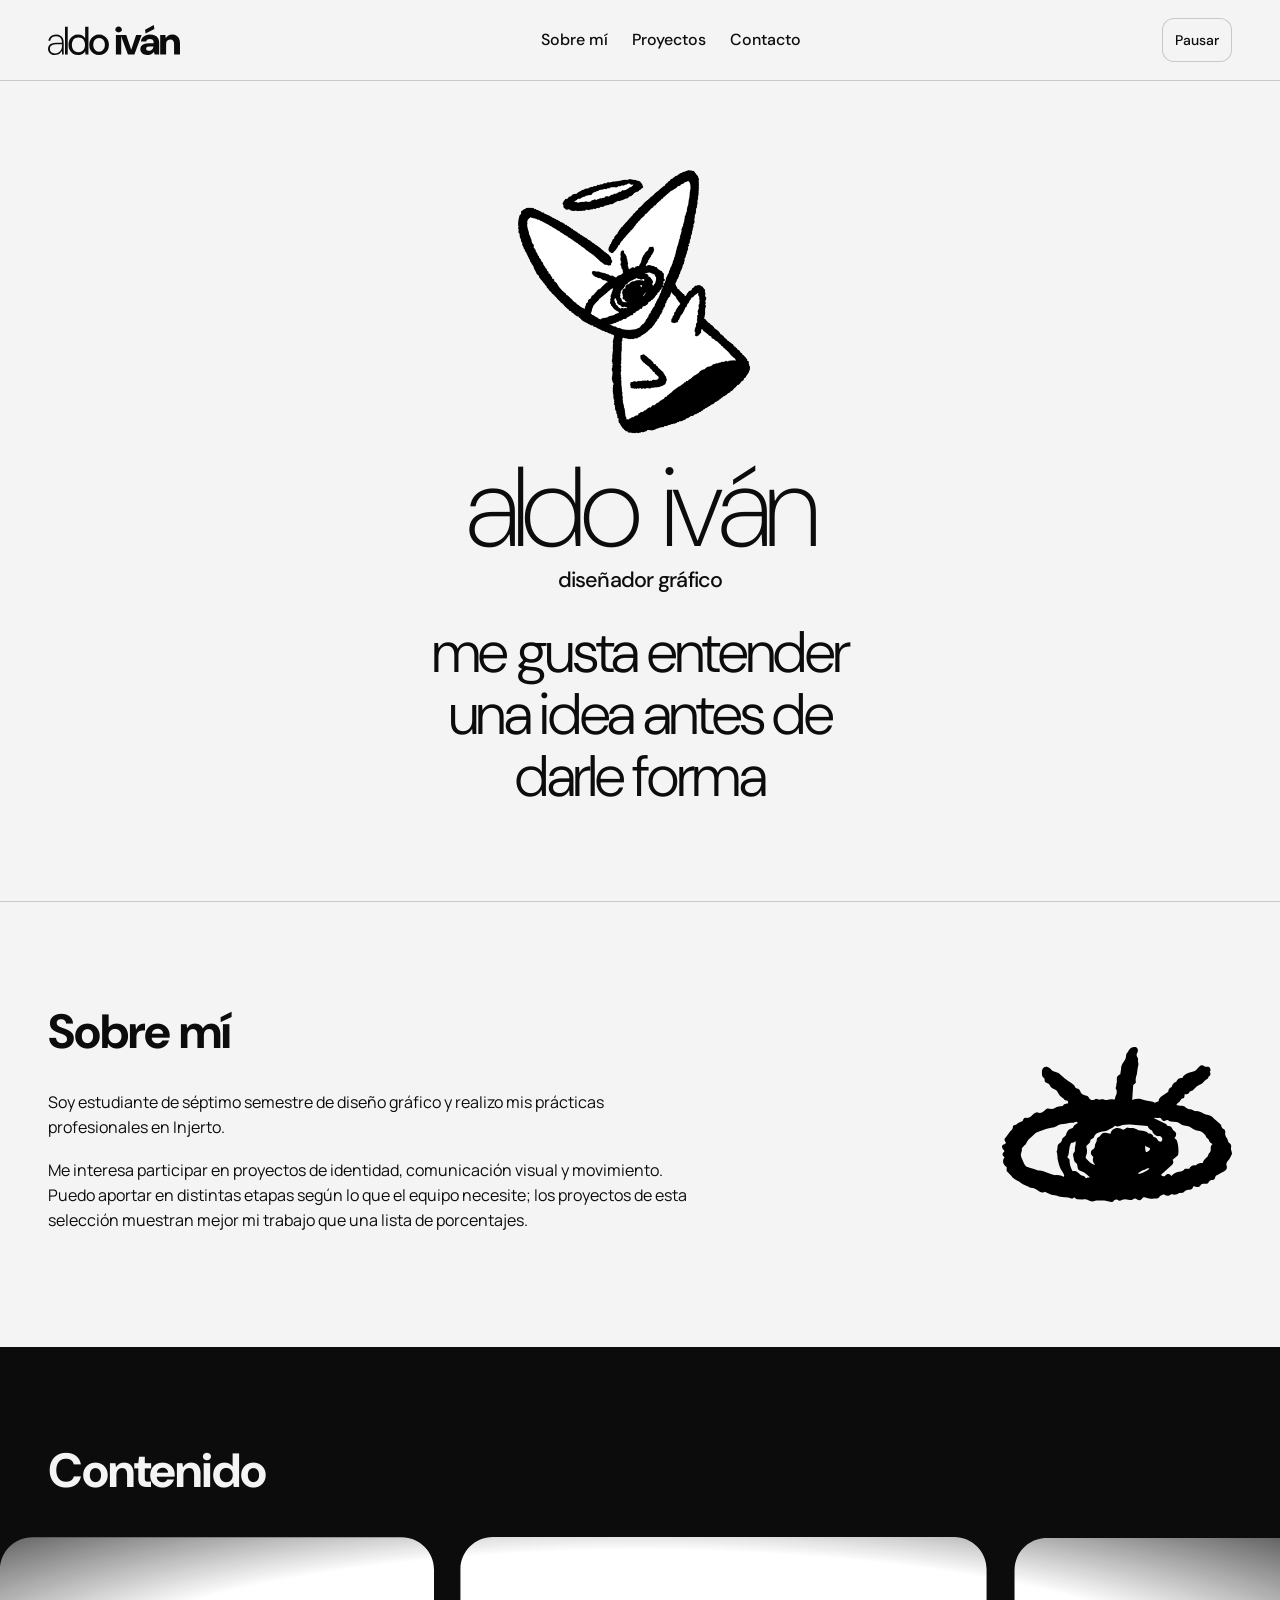
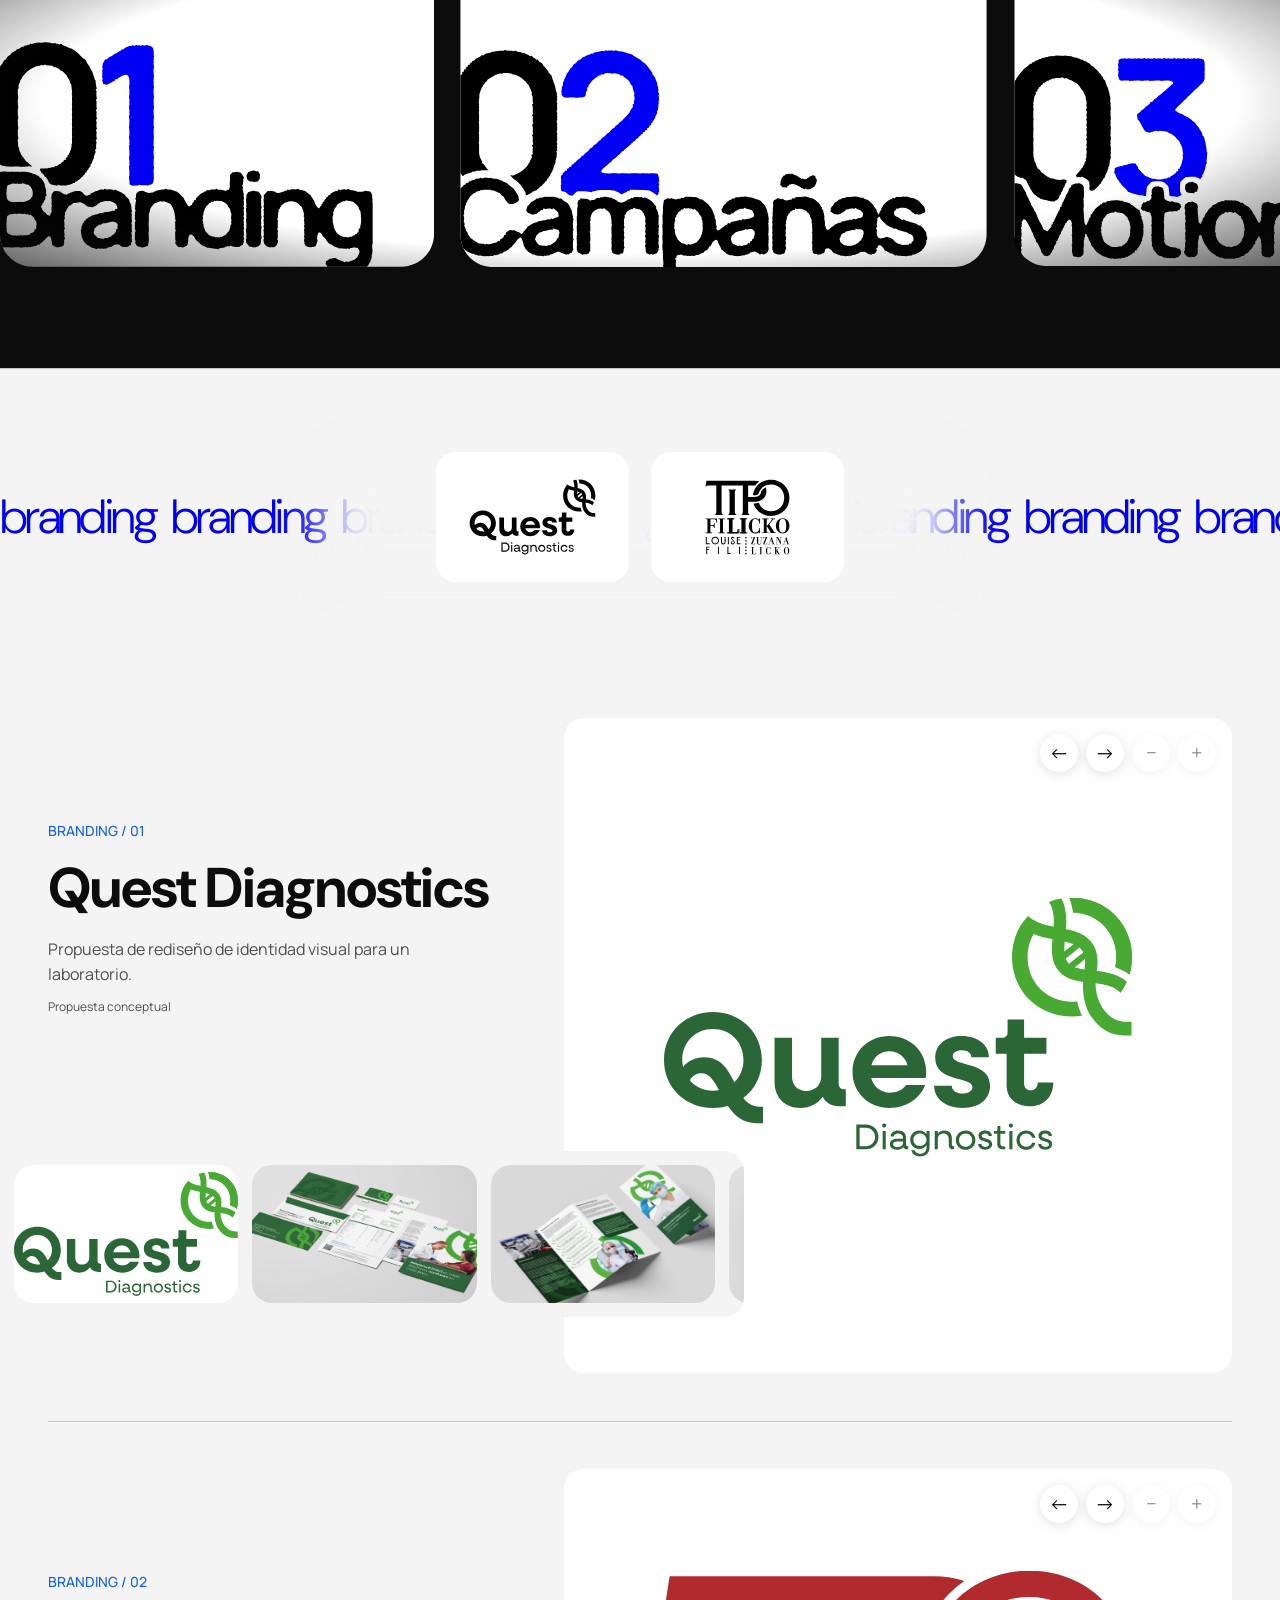
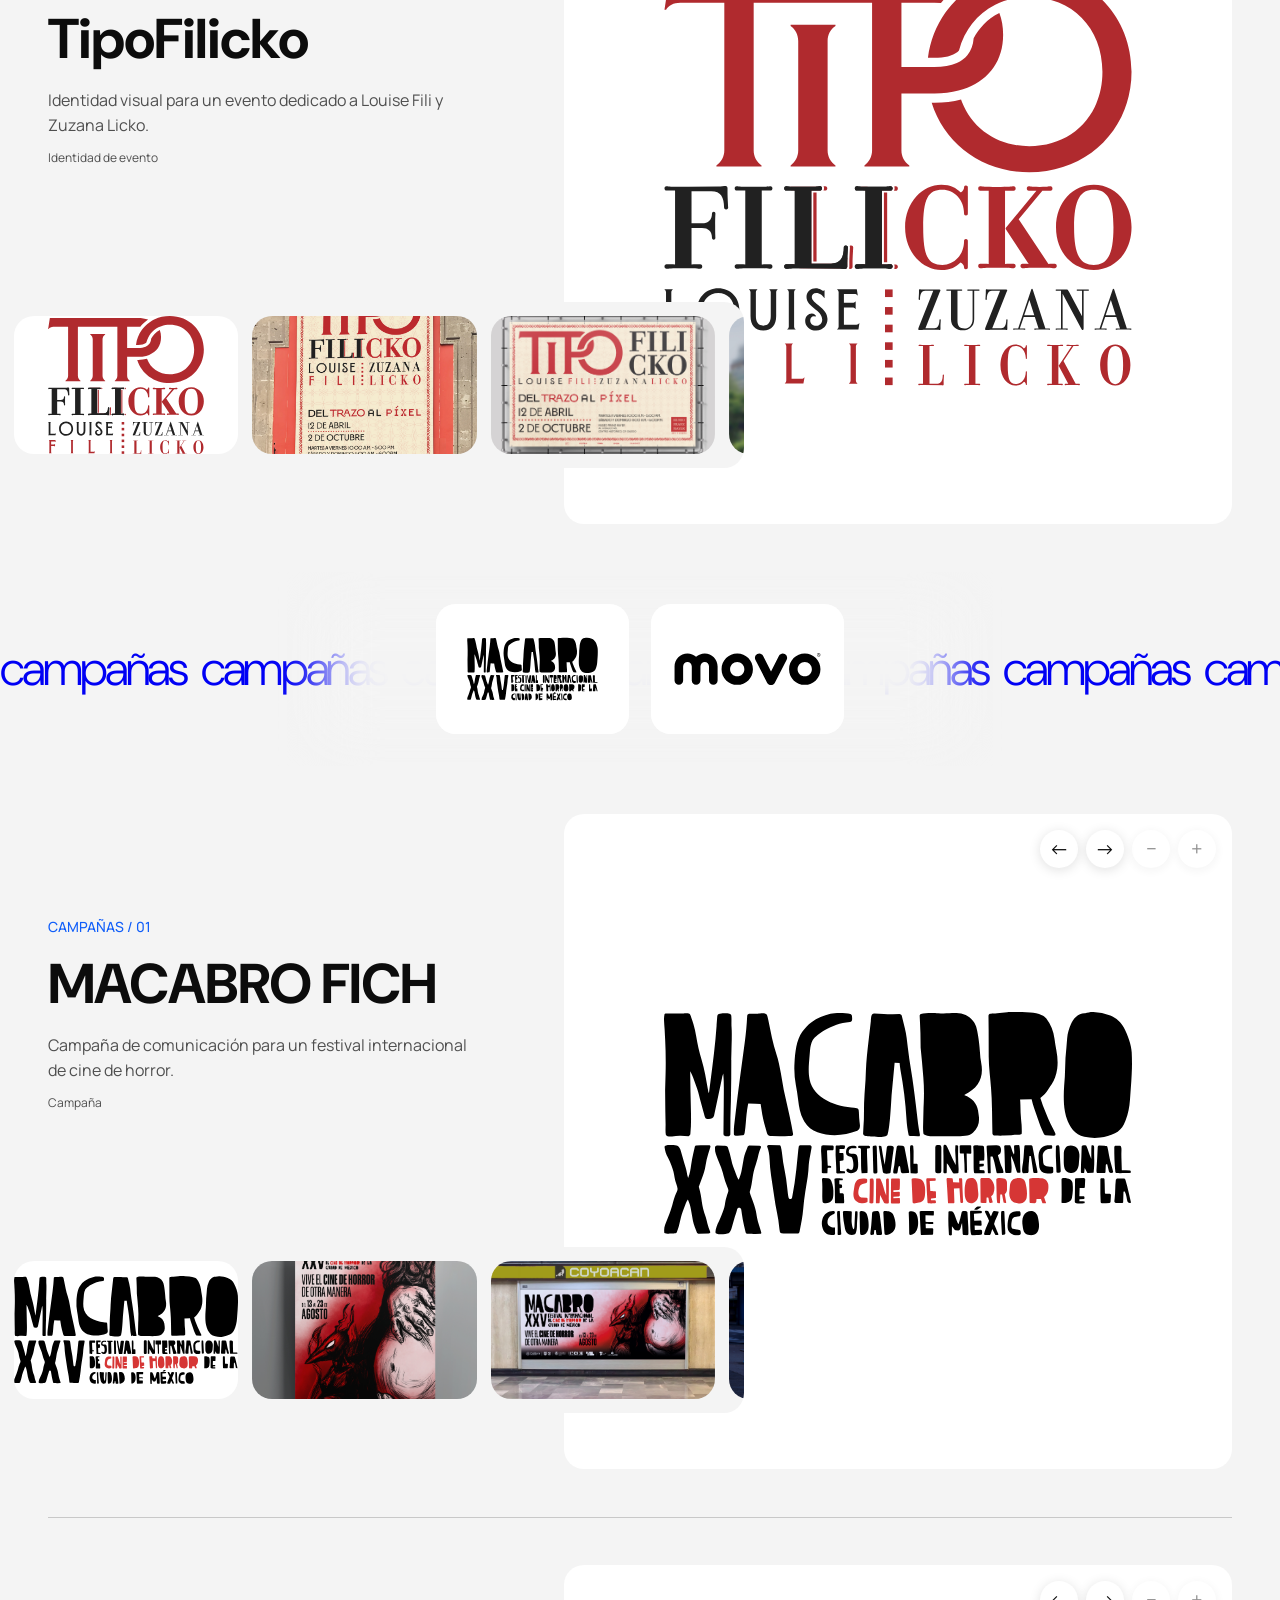
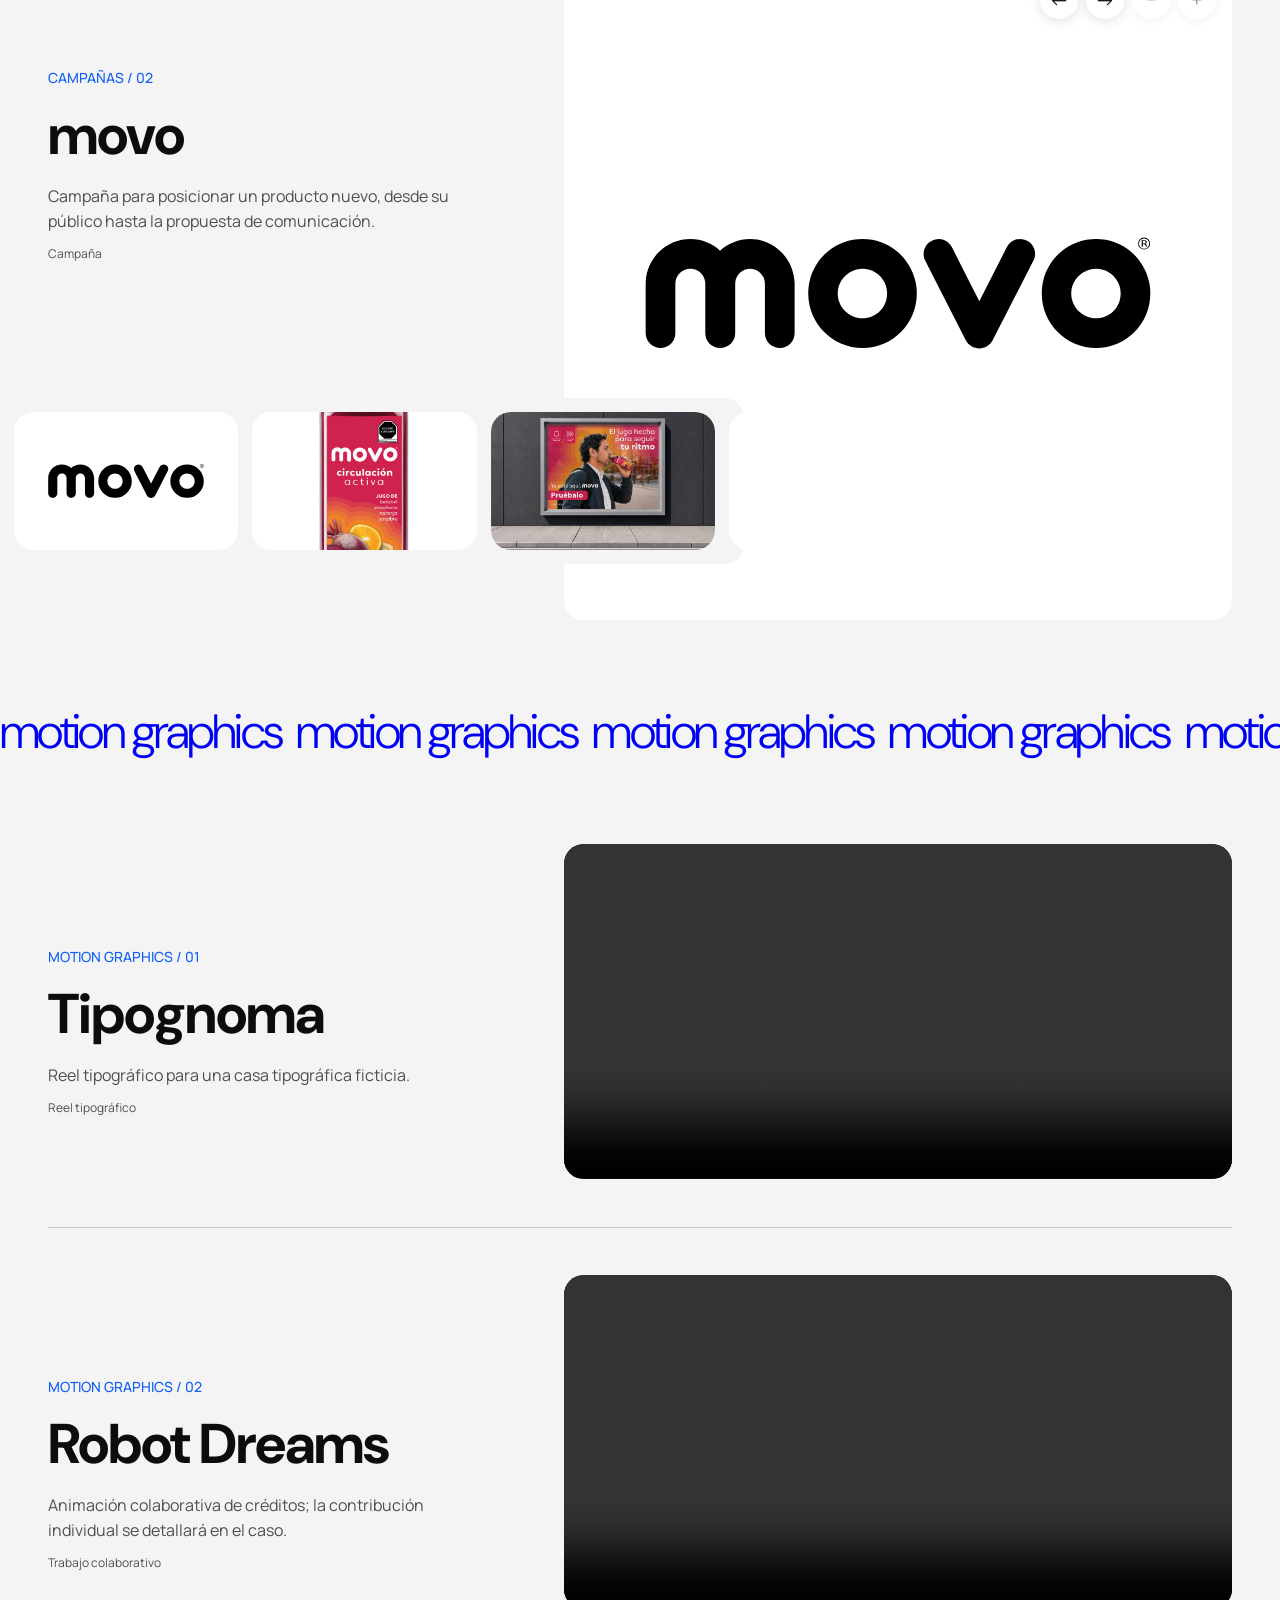
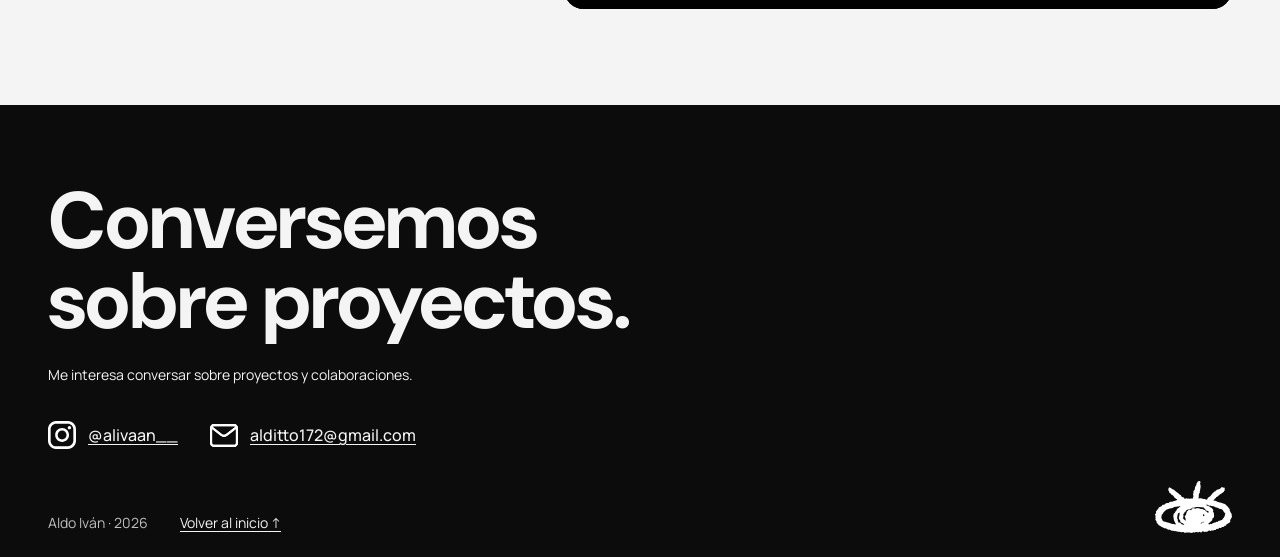
==== commit 11b58fb7: "Add responsive hover motion to divider text" ====
--- a/index.html
+++ b/index.html
@@ -19,7 +19,7 @@
 .hero-statement .accent-blue,.hero-statement .accent-pink{display:inline}.hero-statement .reactive-letter{display:inline-block;transform-origin:50% 75%;position:relative;text-align:center;white-space:pre;font-weight:300}.hero-statement .visually-hidden{position:absolute;width:1px;height:1px;padding:0;margin:-1px;overflow:hidden;clip:rect(0,0,0,0);white-space:nowrap;border:0}@media(hover:none),(prefers-reduced-motion:reduce){.hero-statement .accent-blue{color:var(--tertiary)}.hero-statement .accent-pink{color:var(--tertiary)}.hero-statement .reactive-letter{will-change:auto}}
 .content-index{background:var(--primary);color:var(--on-primary);padding:clamp(48px,7vw,96px) 0;overflow:hidden}.content-index-head{margin-bottom:28px}.content-index h2{font:300 clamp(28px,4vw,44px)/1 var(--font-display);letter-spacing:-.05em;margin:0}.content-index p{color:var(--text-muted-dark);margin:12px 0 0}.content-viewport{overflow:hidden;padding-block:12px;-webkit-mask-image:radial-gradient(ellipse 85% 78% at center,#000 55%,transparent 100%);mask-image:radial-gradient(ellipse 85% 78% at center,#000 55%,transparent 100%)}.content-track{display:flex;width:max-content;animation:content-drift 20s linear infinite;will-change:transform}.content-set{display:flex;gap:clamp(14px,2vw,26px);padding-right:clamp(14px,2vw,26px)}.content-card{display:block;position:relative;flex:none;height:clamp(220px,27vw,330px);width:auto;aspect-ratio:var(--card-ratio);border-radius:clamp(18px,2vw,28px);overflow:hidden;transition:filter .4s ease,opacity .4s ease,transform .4s ease,box-shadow .4s ease}.content-viewport.is-interacting .content-card{filter:blur(7px);opacity:.55}.content-viewport.is-interacting .content-card.is-active{filter:none;opacity:1;transform:translateY(-4px);z-index:1;box-shadow:0 16px 36px rgba(0,0,0,.28)}.content-card img{display:block;width:100%;height:100%;object-fit:contain}.content-card:focus-visible{outline-color:var(--on-primary);outline-offset:5px}.content-viewport:focus-within .content-track{animation-play-state:paused}@keyframes content-drift{to{transform:translateX(-50%)}}@media(max-width:599px){.content-index p{font-size:14px;line-height:20px}.content-card{height:220px}}@media(prefers-reduced-motion:reduce){.content-viewport{overflow-x:auto;mask-image:none;-webkit-mask-image:none}.content-track{animation:none;will-change:auto}.content-set[aria-hidden="true"]{display:none}.content-card{transition:none}}
 .hero{min-height:calc(100svh - 68px);justify-content:center;padding-top:clamp(16px,3svh,32px);padding-bottom:clamp(16px,3svh,32px)}.hero-main{margin:auto}.hero-lockup{display:flex;flex-direction:column;gap:0;max-width:none;margin:0 auto clamp(14px,3svh,28px)}.hero-portrait{width:min(260px,27svh);margin:0 auto 4px}.hero-signature{text-align:center;align-self:auto;padding:0}.hero h1.hero-name{display:flex;align-items:baseline;justify-content:center;font:200 min(106px,11.3svh)/.95 var(--font-display);letter-spacing:-.05em;text-transform:lowercase;white-space:nowrap;margin:0}.hero-name-letter{display:inline-block;font-weight:200;transform-origin:50% 80%;color:var(--primary);text-align:center}.hero-name-gap{display:inline-block;width:.22em}.hero-signature p{font:500 clamp(14px,2svh,20px)/1.2 var(--font-display);letter-spacing:-.04em;margin:6px 0 0}.hero-statement{font-size:clamp(34px,6.5svh,70px);letter-spacing:-.04em;margin-bottom:clamp(10px,2svh,20px)}.hero-copy{margin-bottom:0}@media(min-width:1024px){.hero{min-height:calc(100svh - 80px)}}@media(max-width:600px){.hero-lockup{display:flex;gap:0}.hero-portrait{width:min(210px,26svh);margin:0 auto 4px}.hero-signature{padding:0}.hero h1.hero-name{font-size:clamp(52px,10svh,78px)}.hero-signature p{font-size:14px}.hero-statement{font-size:clamp(30px,min(6.3svh,10vw),48px)}}
-.sr-only{position:absolute;width:1px;height:1px;padding:0;margin:-1px;overflow:hidden;clip:rect(0,0,0,0);white-space:nowrap;border:0}.projects-section{padding-top:0}.project{scroll-margin-top:100px}.projects-strip{position:relative;overflow:hidden;background:var(--surface);padding:clamp(16px,3vw,32px) var(--page-pad)}.projects-strip-inner{position:relative;z-index:2;display:flex;justify-content:center;gap:clamp(8px,2vw,22px);max-width:630px;margin:auto}.projects-strip-inner::before{content:"";position:absolute;inset:0;z-index:-1;pointer-events:none;background:var(--surface);filter:blur(25px)}.branding-marquee{position:absolute;inset:0;display:flex;align-items:center;overflow:hidden;pointer-events:none}.branding-marquee-track{display:flex;width:max-content;white-space:nowrap;animation:branding-drift var(--branding-duration,20s) linear infinite;color:var(--accent-graphic);font:300 clamp(28px,4vw,48px)/1 var(--font-display);letter-spacing:-.055em}.branding-marquee-track span{display:block;flex:none}@keyframes branding-drift{to{transform:translateX(-50%)}}.projects-strip a{display:block;flex:1 1 0;min-width:0;max-width:193px;border:1px solid var(--primary);border-radius:var(--radius-xl);overflow:hidden;transition:transform .22s ease}.projects-strip a:hover{transform:translateY(-3px)}.projects-strip img{display:block;width:100%;height:auto}.projects-strip a:focus-visible{outline-color:var(--tertiary)}.campaigns-strip{width:100vw;margin-top:clamp(48px,7vw,96px);margin-left:calc(50% - 50vw)}.projects-section #project-groups{padding-top:clamp(28px,5vw,56px)}@media(prefers-reduced-motion:reduce){.projects-strip a{transition:none}.branding-marquee-track{animation:none}.branding-marquee-track span+span{display:none}}
+.sr-only{position:absolute;width:1px;height:1px;padding:0;margin:-1px;overflow:hidden;clip:rect(0,0,0,0);white-space:nowrap;border:0}.projects-section{padding-top:0}.project{scroll-margin-top:100px}.projects-strip{position:relative;overflow:hidden;background:var(--surface);padding:clamp(16px,3vw,32px) var(--page-pad)}.projects-strip-inner{position:relative;z-index:2;display:flex;justify-content:center;gap:clamp(8px,2vw,22px);max-width:630px;margin:auto}.projects-strip-inner::before{content:"";position:absolute;inset:0;z-index:-1;pointer-events:none;background:var(--surface);filter:blur(25px)}.branding-marquee{position:absolute;inset:0;display:flex;align-items:center;overflow:hidden;pointer-events:none}.branding-marquee-track{display:flex;width:max-content;white-space:nowrap;animation:branding-drift var(--branding-duration,20s) linear infinite;color:var(--accent-graphic);font:300 clamp(28px,4vw,48px)/1 var(--font-display);letter-spacing:-.055em}.branding-marquee-track span{display:block;flex:none}@keyframes branding-drift{to{transform:translateX(-50%)}}.projects-strip a{display:block;flex:1 1 0;min-width:0;max-width:193px;border:1px solid var(--primary);border-radius:var(--radius-xl);overflow:hidden;transition:transform .22s ease}.projects-strip a:hover{transform:translateY(-3px)}.projects-strip img{display:block;width:100%;height:auto}.projects-strip a:focus-visible{outline-color:var(--tertiary)}.campaigns-strip{width:100vw;margin-top:clamp(48px,7vw,96px);margin-left:calc(50% - 50vw)}.projects-section #project-groups{padding-top:clamp(28px,5vw,56px)}@media(prefers-reduced-motion:reduce){.projects-strip a{transition:none}.branding-marquee-track{animation:none}.branding-marquee-track > span+span{display:none}}
 .project-main.has-image{padding:0;background:var(--surface)!important;color:var(--primary)!important}.project-main.has-image .main-top,.project-main.has-image .main-title,.project-main.has-image .main-bottom{display:none}.project-cover{display:none;width:100%;height:100%;object-fit:contain}.project-main.has-image .project-cover{display:block}.project-arrows{position:absolute;z-index:2;top:16px;right:16px;display:flex;gap:8px}.project-arrows button{width:44px;height:44px;border:1px solid var(--primary);border-radius:var(--radius-full);background:var(--surface);color:var(--primary);font-size:22px;line-height:1;transition:transform .2s ease}.project-arrows button:hover{transform:translateY(-2px)}.thumb{border-radius:var(--radius-xl);overflow:hidden}.thumb img{display:block;width:100%;height:100%;object-fit:contain}.thumb:has(img){padding:0;background:var(--surface)}@media(prefers-reduced-motion:reduce){.project-arrows button{transition:none}}
 .projects-strip a{border:0;background:var(--surface-card)}.project{align-items:start}.project-main,.project-main.has-image,.project-main[data-view]{background:var(--surface-card)!important;color:var(--primary)!important;border-radius:var(--radius-xl)}.project-main[data-view="1"] .main-title,.project-main[data-view="3"] .main-title{color:var(--tertiary)}.project-main.has-image .project-cover{background:var(--surface-card)}.thumbs{border:0;background:transparent;backdrop-filter:none;-webkit-backdrop-filter:none;box-shadow:none;scrollbar-width:none}.thumbs::-webkit-scrollbar{display:none}.thumb,.thumb:nth-child(n),.thumb:has(img){border:0;background:var(--surface-card)!important;color:var(--primary)!important;border-radius:var(--radius-xl);opacity:.7;box-shadow:none;transition:opacity .2s ease,transform .2s ease}.thumb[aria-pressed="true"]{opacity:1;transform:translateY(-4px)}.thumb:hover{opacity:1}.thumb:nth-child(2),.thumb:nth-child(4){color:var(--tertiary)!important}.project-arrows button{border:0;background:var(--surface-card);box-shadow:0 2px 12px #0c0c0c20}.project-feature{display:none}.project-status{position:absolute!important;width:1px;height:1px;padding:0;margin:-1px;overflow:hidden;clip:rect(0,0,0,0);white-space:nowrap;border:0}@media(min-width:1024px){.project{padding-bottom:32px;min-height:0}.project-main{aspect-ratio:1.02;min-height:560px}.thumbs{position:absolute;z-index:2;left:-78%;right:auto;top:66%;bottom:auto;width:105%;height:clamp(130px,13vw,190px);padding:0;gap:14px;border-radius:0}.thumb{flex:0 0 30%;min-height:0;height:100%;padding:14px;font-size:18px;line-height:1.15}.project-copy{padding-top:clamp(48px,8vw,128px)}}@media(max-width:1023px){.project-main{aspect-ratio:1.05}.thumbs{position:relative;z-index:2;left:auto;right:auto;bottom:auto;width:100%;height:clamp(92px,25vw,140px);margin-top:-30px;padding:0;gap:10px;border-radius:0}.thumb{flex:0 0 31%;height:100%;min-height:0;padding:10px}}
 .project[data-area="branding"] .thumb img{object-fit:cover}.project[data-area="branding"] .thumb:first-child img{object-fit:contain}.project[data-area="branding"] .project-cover{object-fit:contain}
@@ -45,6 +45,7 @@
 .hero-portrait{width:min(300px,30svh)}.hero h1.hero-name{font-size:min(124px,12.6svh)}.hero-signature p{font-size:clamp(16px,2.4svh,24px)}@media(max-width:600px){.hero-portrait{width:min(235px,28svh)}.hero h1.hero-name{font-size:clamp(52px,min(11svh,13vw),88px)}.hero-signature p{font-size:clamp(15px,2svh,19px)}}
 @media(min-width:1024px){.thumbs{left:calc(-1 * var(--stage-left, 0px));width:calc(var(--stage-left, 0px) + 27%)}.thumbs .thumb{flex-basis:calc((var(--stage-width, 100%) * 1.05 - 28px) / 3)}}@media(max-width:1023px){.thumbs{left:calc(-1 * var(--stage-left, 0px));width:calc(100% + var(--stage-left, 0px))}.thumbs .thumb{flex-basis:calc((var(--stage-width, 100%) - 20px) / 3)}}
 .campaigns-strip{margin-top:48px}
+.branding-marquee{pointer-events:auto}.branding-marquee-track{font-size:clamp(24px,4vw,48px)}.branding-marquee-track > span{display:flex}.branding-marquee-track .marquee-word{display:inline-block;transform-origin:center;transition:transform .3s ease;color:inherit}@media(hover:hover) and (prefers-reduced-motion:no-preference){.branding-marquee-track .marquee-word:hover{transform:scale(1.12)}}@media(prefers-reduced-motion:reduce){.branding-marquee-track .marquee-word{transition:none}}
 </style>
 </head>
 <body><a class="skip" href="#contenido">Saltar al contenido</a><header class="site-header"><div class="wrap header-inner"><a class="wordmark" href="#inicio" aria-label="Aldo Iván, volver al inicio"><img src="assets/aldoivan.svg" alt="" width="132" height="31"></a><nav class="nav" id="nav" aria-label="Navegación principal"><a href="#sobre-mi">Sobre mí</a><a href="#proyectos">Proyectos</a><a href="#contacto">Contacto</a></nav><div class="header-actions"><button class="motion-toggle" type="button" aria-pressed="false" aria-label="Pausar el movimiento automático">Pausar</button><button class="menu-toggle" id="menu-toggle" type="button" aria-controls="nav" aria-expanded="false">Menú</button></div></div></header>
@@ -74,7 +75,7 @@
 contentViewport.addEventListener('pointermove',event=>{contentX=event.clientX;contentY=event.clientY},{passive:true});
 contentViewport.addEventListener('pointerleave',()=>{contentInside=false;if(contentFrame)cancelAnimationFrame(contentFrame);contentFrame=0;if(contentActive)contentActive.classList.remove('is-active');contentActive=null;contentViewport.classList.remove('is-interacting');contentSpeed(1)});
 const brandingMarquees=[...document.querySelectorAll('.branding-marquee')];
-function sizeBrandingMarquee(){for(const marquee of brandingMarquees){const words=[...marquee.querySelectorAll('.branding-marquee-track span')];const unit=(marquee.closest('.motion-strip')?'motion graphics':marquee.closest('.campaigns-strip')?'campañas':'branding')+'\u00a0\u00a0';words[0].textContent=unit;const width=words[0].getBoundingClientRect().width||130;const count=Math.ceil(marquee.clientWidth/width)+3;const text=unit.repeat(count);words.forEach(item=>item.textContent=text);marquee.style.setProperty('--branding-duration',`${(words[0].getBoundingClientRect().width/75).toFixed(2)}s`)}}
+function sizeBrandingMarquee(){for(const marquee of brandingMarquees){const words=[...marquee.querySelectorAll('.branding-marquee-track > span')];const unit=(marquee.closest('.motion-strip')?'motion graphics':marquee.closest('.campaigns-strip')?'campañas':'branding')+'\u00a0\u00a0';words[0].textContent=unit;const width=words[0].getBoundingClientRect().width||130;const count=Math.ceil(marquee.clientWidth/width)+3;const text=unit.repeat(count);words.forEach(item=>{item.replaceChildren();for(let i=0;i<count;i++){const word=document.createElement('span');word.className='marquee-word';word.textContent=unit;item.append(word)}});marquee.style.setProperty('--branding-duration',`${(words[0].getBoundingClientRect().width/75).toFixed(2)}s`)}}
 sizeBrandingMarquee();addEventListener('resize',sizeBrandingMarquee,{passive:true});if(document.fonts)document.fonts.ready.then(sizeBrandingMarquee);
 const heroName=document.querySelector('.hero-name');
 if(heroName&&matchMedia('(hover: hover)').matches&&!matchMedia('(prefers-reduced-motion: reduce)').matches){const letters=[...heroName.querySelectorAll('.hero-name-letter')].map(el=>({el,base:Number(el.style.getPropertyValue('--base-weight')),value:0,x:0,y:0}));let x=0,y=0,inside=false,frame=0;
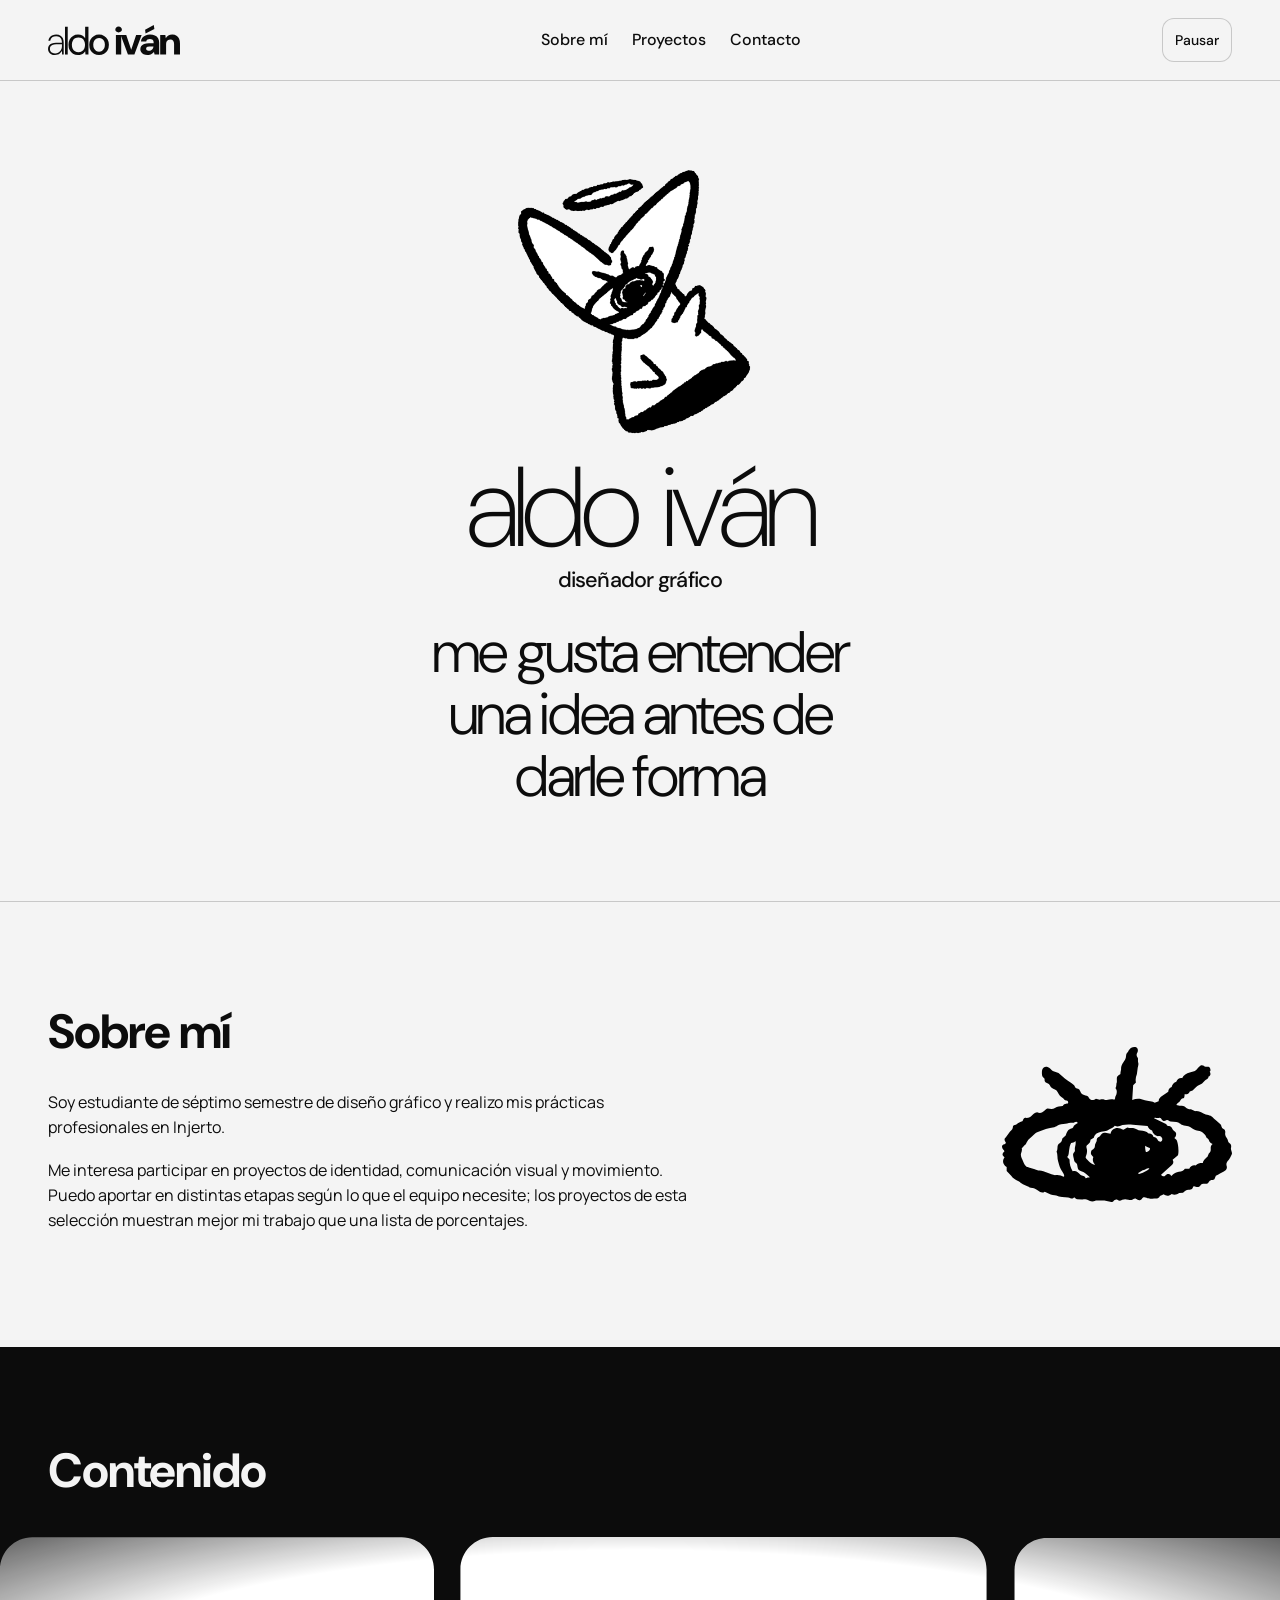
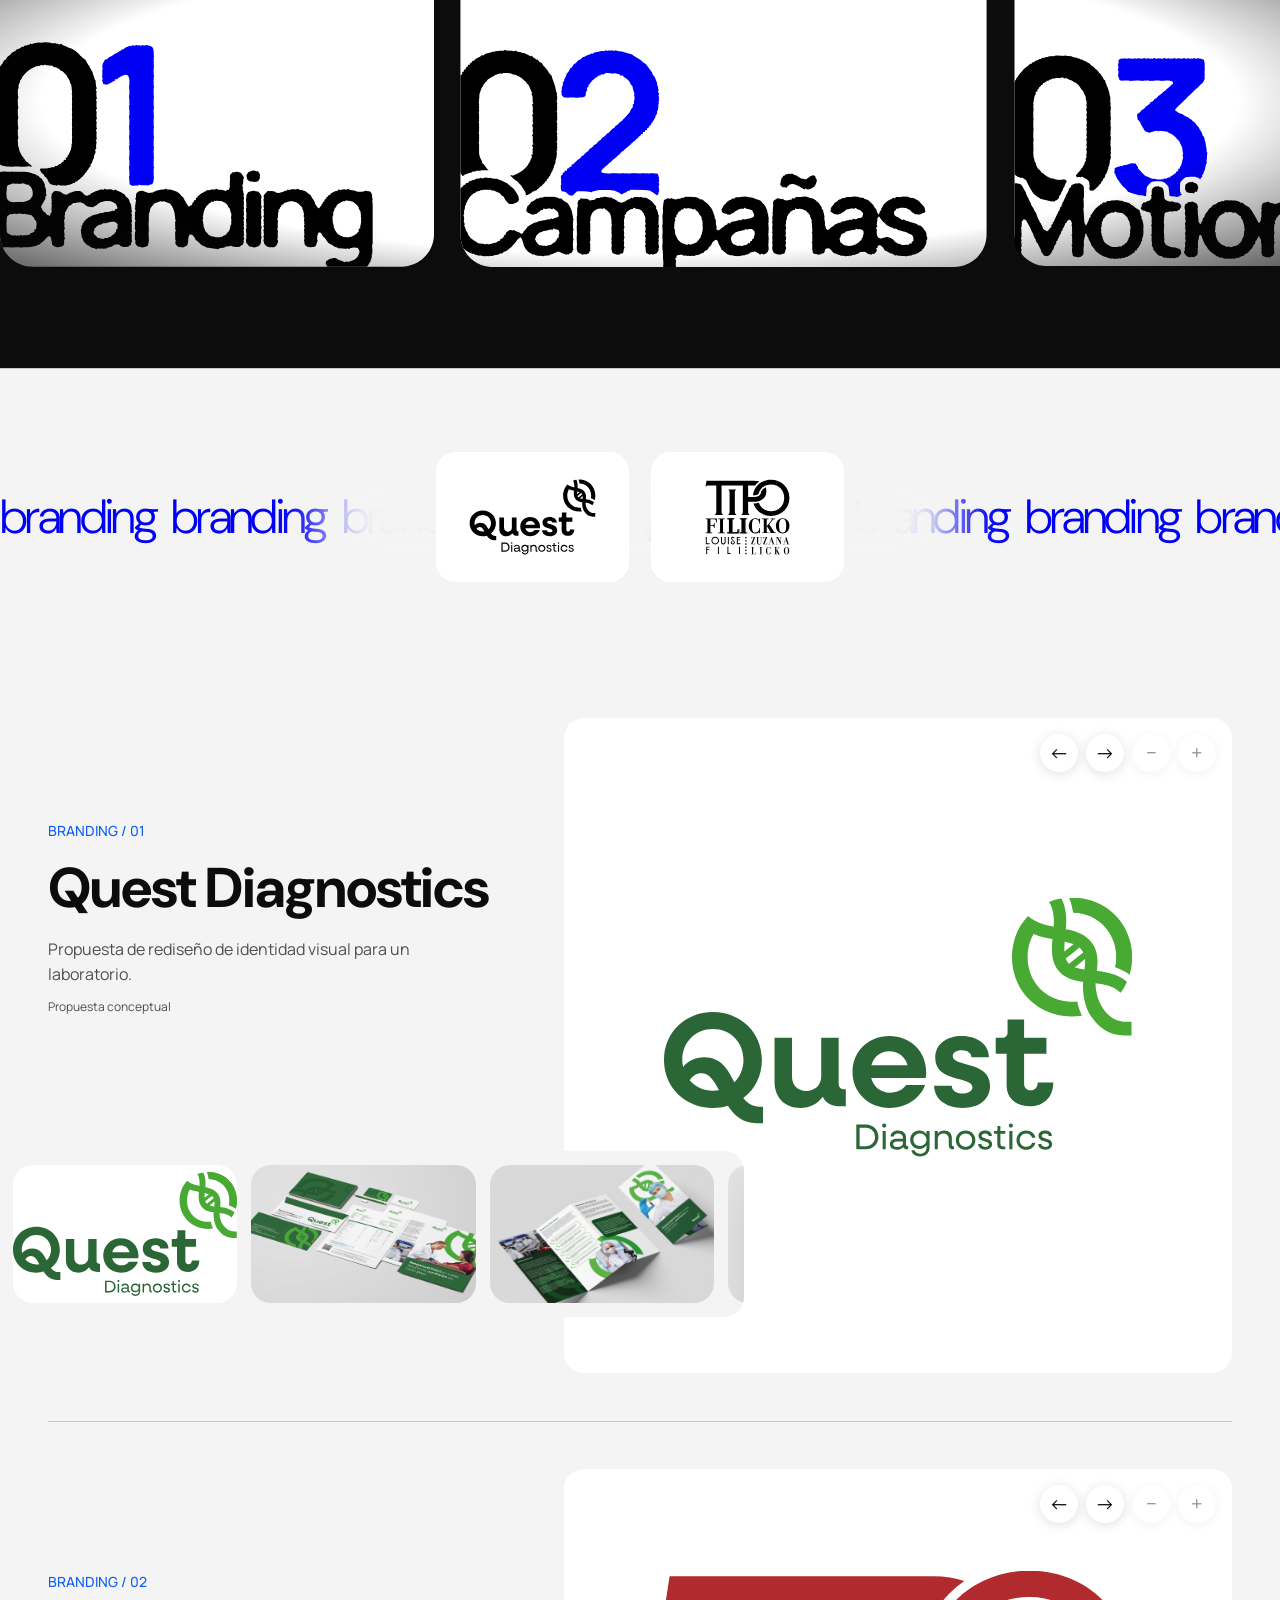
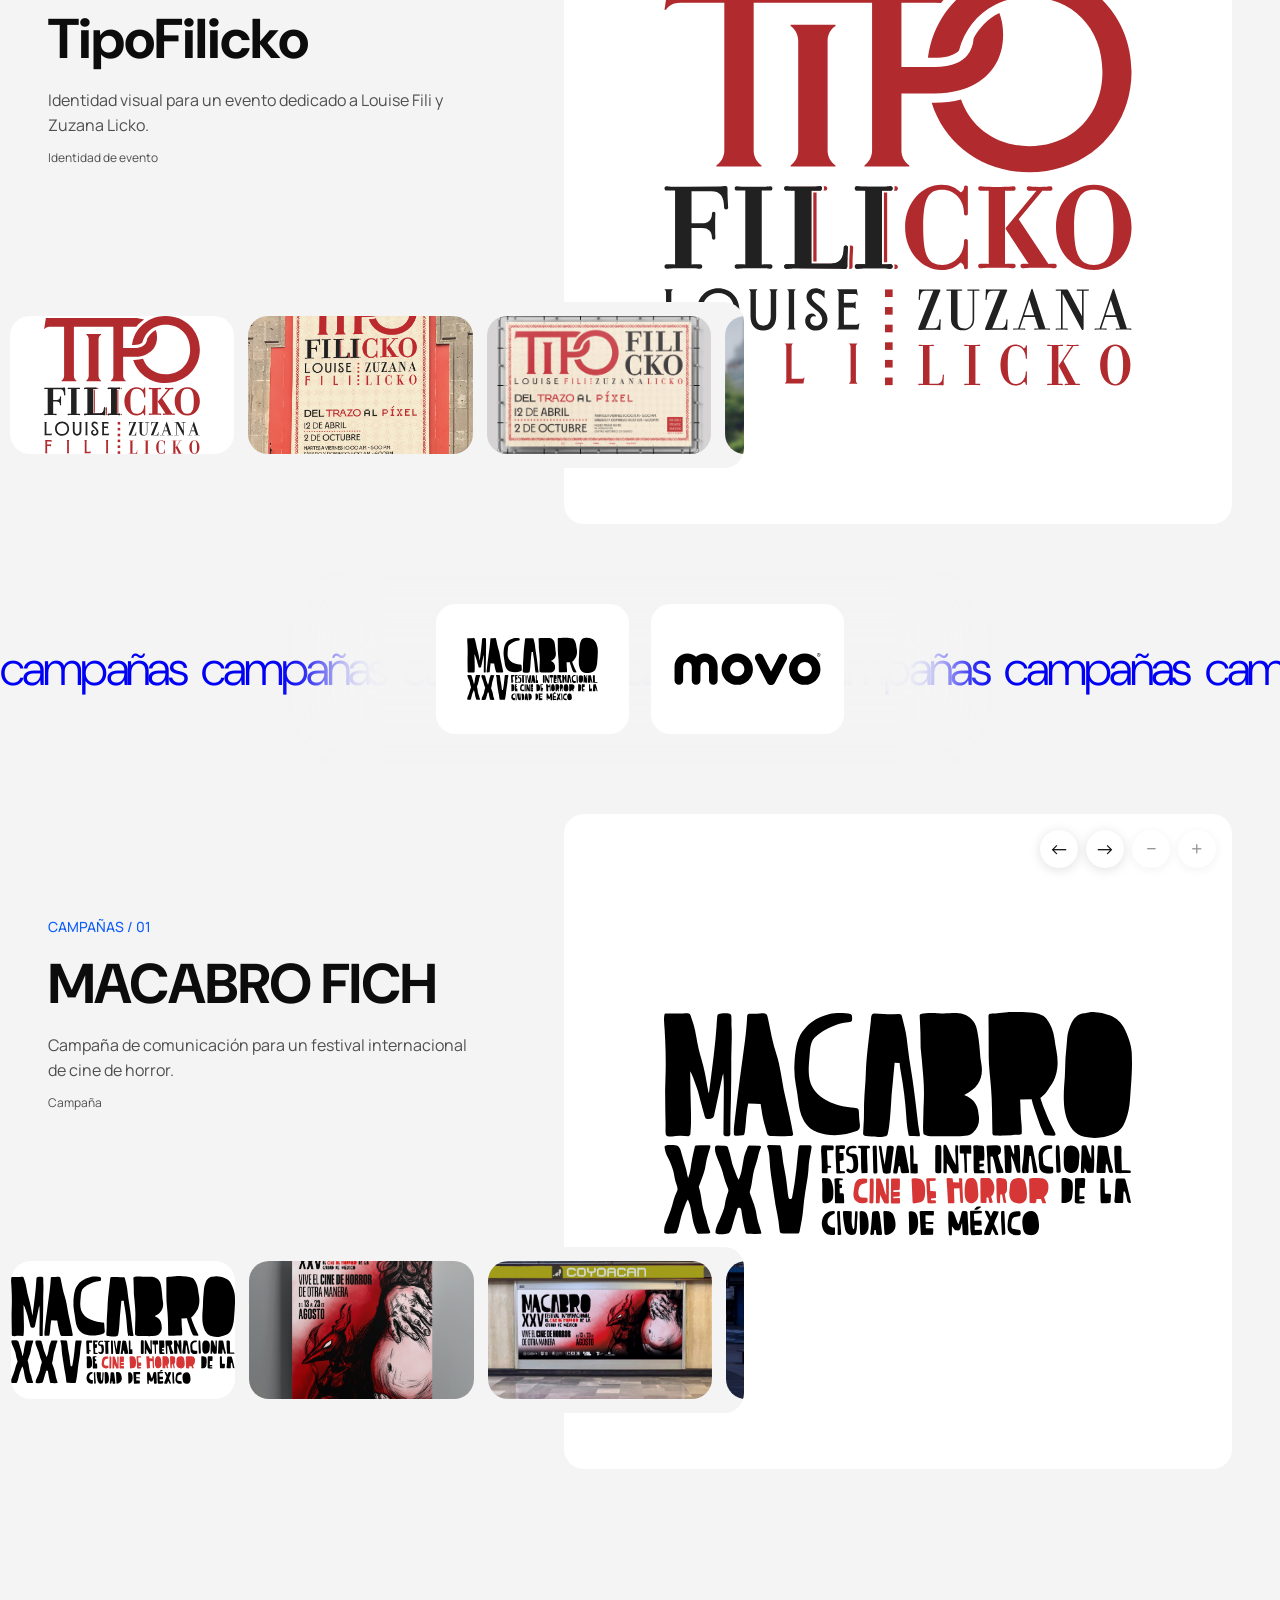
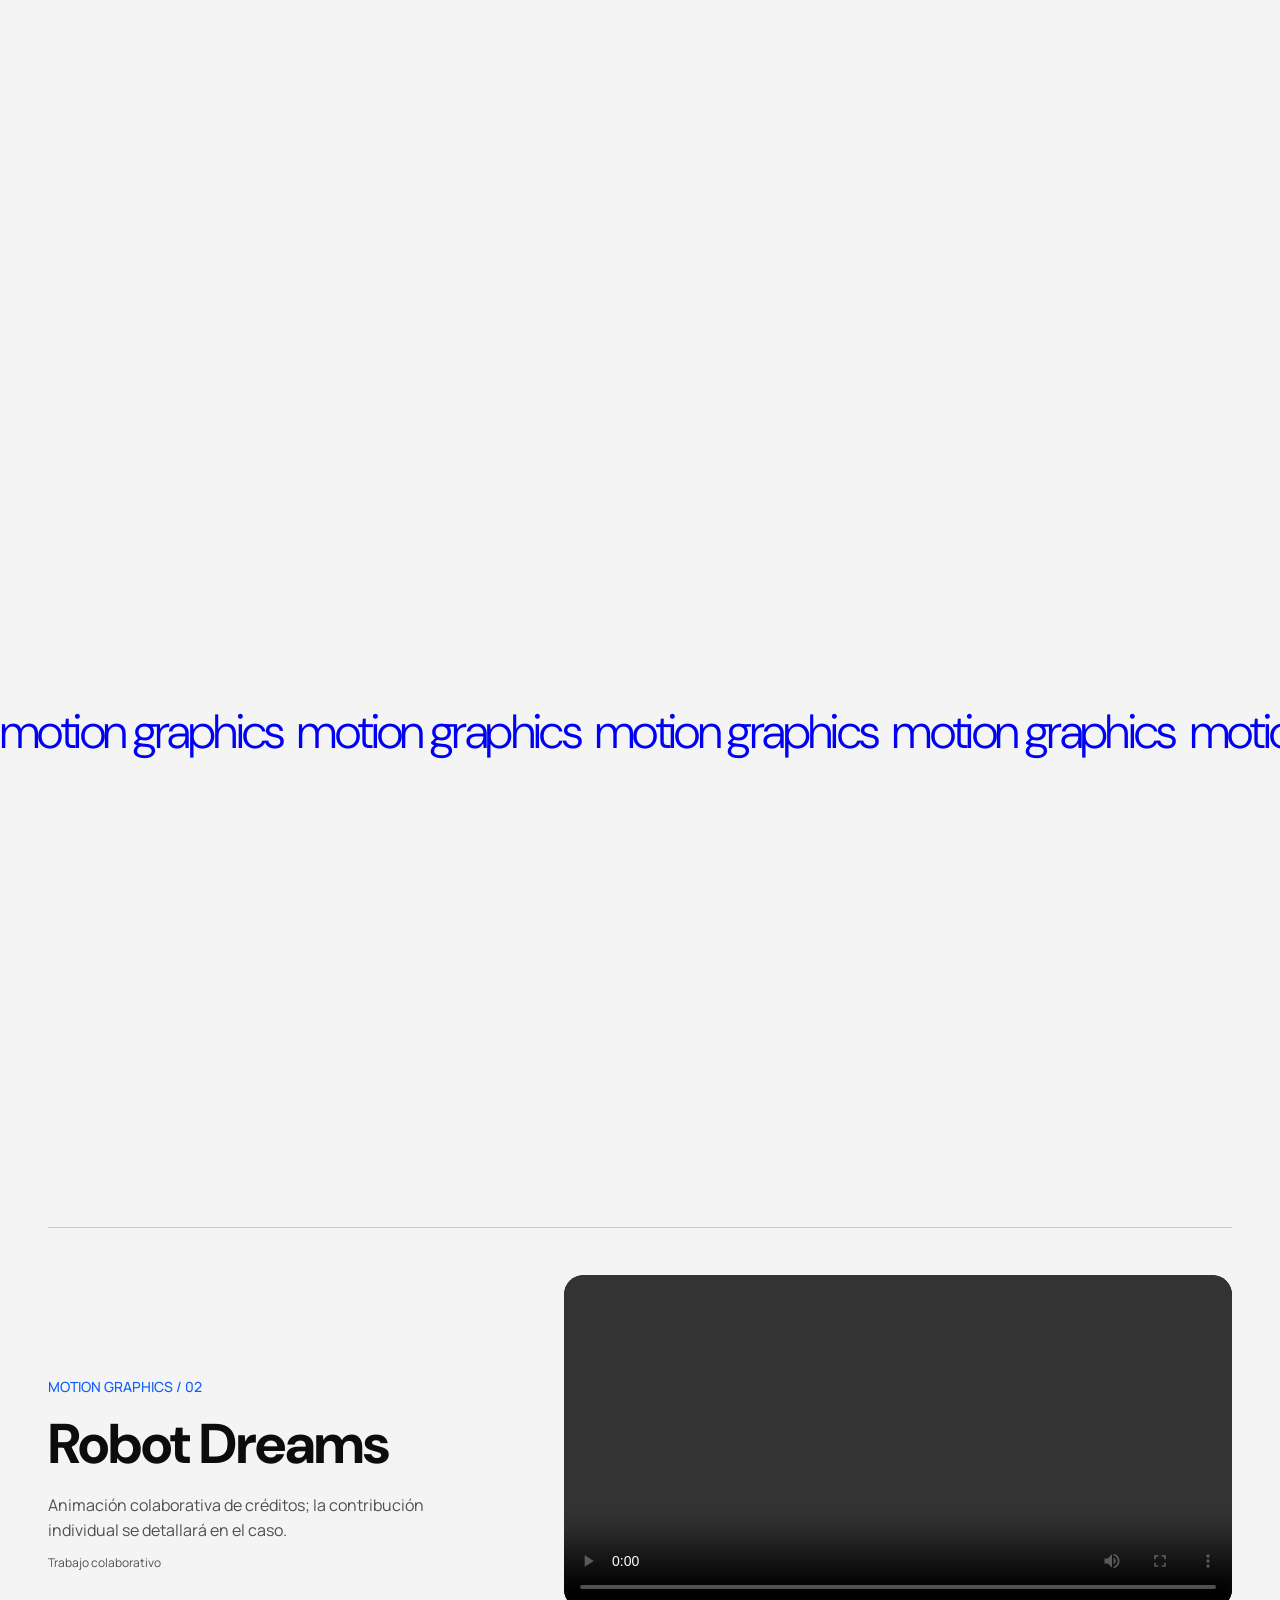
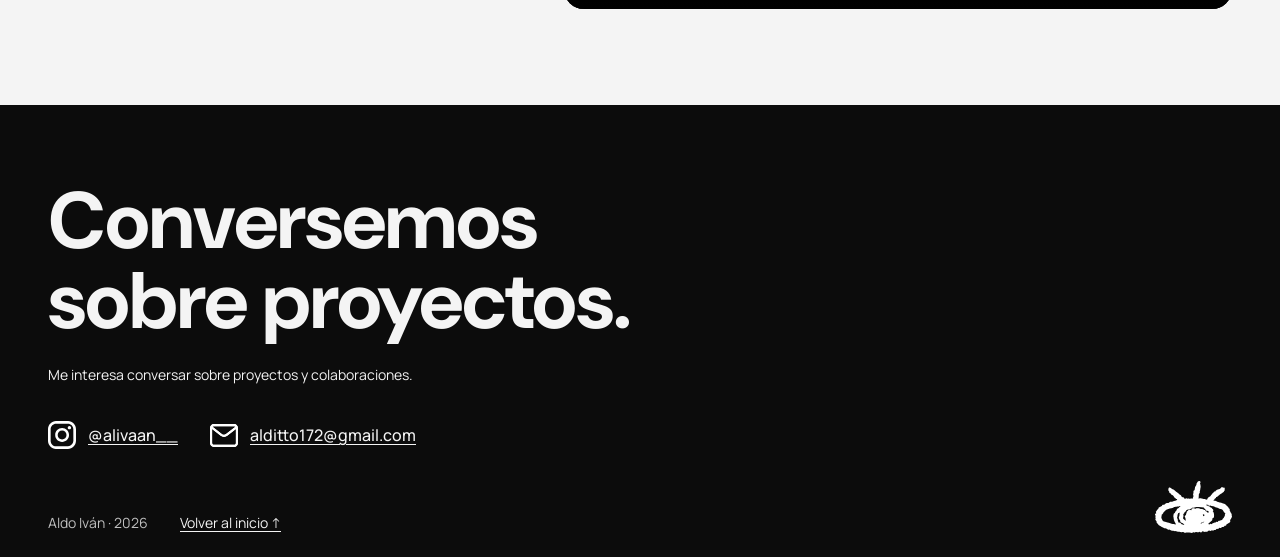
==== commit 1165480a: "Animate divider text per letter" ====
--- a/index.html
+++ b/index.html
@@ -45,7 +45,7 @@
 .hero-portrait{width:min(300px,30svh)}.hero h1.hero-name{font-size:min(124px,12.6svh)}.hero-signature p{font-size:clamp(16px,2.4svh,24px)}@media(max-width:600px){.hero-portrait{width:min(235px,28svh)}.hero h1.hero-name{font-size:clamp(52px,min(11svh,13vw),88px)}.hero-signature p{font-size:clamp(15px,2svh,19px)}}
 @media(min-width:1024px){.thumbs{left:calc(-1 * var(--stage-left, 0px));width:calc(var(--stage-left, 0px) + 27%)}.thumbs .thumb{flex-basis:calc((var(--stage-width, 100%) * 1.05 - 28px) / 3)}}@media(max-width:1023px){.thumbs{left:calc(-1 * var(--stage-left, 0px));width:calc(100% + var(--stage-left, 0px))}.thumbs .thumb{flex-basis:calc((var(--stage-width, 100%) - 20px) / 3)}}
 .campaigns-strip{margin-top:48px}
-.branding-marquee{pointer-events:auto}.branding-marquee-track{font-size:clamp(24px,4vw,48px)}.branding-marquee-track > span{display:flex}.branding-marquee-track .marquee-word{display:inline-block;transform-origin:center;transition:transform .3s ease;color:inherit}@media(hover:hover) and (prefers-reduced-motion:no-preference){.branding-marquee-track .marquee-word:hover{transform:scale(1.12)}}@media(prefers-reduced-motion:reduce){.branding-marquee-track .marquee-word{transition:none}}
+.branding-marquee{pointer-events:auto}.branding-marquee-track{font-size:clamp(24px,4vw,48px)}.branding-marquee-track > span{display:flex}.branding-marquee-track .marquee-word{display:inline-flex;white-space:pre}.branding-marquee-track .marquee-letter{display:inline-block;transform-origin:center;transition:transform .3s ease;color:inherit}@media(hover:hover) and (prefers-reduced-motion:no-preference){.branding-marquee-track .marquee-letter:hover{transform:scale(1.2)}}@media(prefers-reduced-motion:reduce){.branding-marquee-track .marquee-letter{transition:none}}
 </style>
 </head>
 <body><a class="skip" href="#contenido">Saltar al contenido</a><header class="site-header"><div class="wrap header-inner"><a class="wordmark" href="#inicio" aria-label="Aldo Iván, volver al inicio"><img src="assets/aldoivan.svg" alt="" width="132" height="31"></a><nav class="nav" id="nav" aria-label="Navegación principal"><a href="#sobre-mi">Sobre mí</a><a href="#proyectos">Proyectos</a><a href="#contacto">Contacto</a></nav><div class="header-actions"><button class="motion-toggle" type="button" aria-pressed="false" aria-label="Pausar el movimiento automático">Pausar</button><button class="menu-toggle" id="menu-toggle" type="button" aria-controls="nav" aria-expanded="false">Menú</button></div></div></header>
@@ -75,7 +75,7 @@
 contentViewport.addEventListener('pointermove',event=>{contentX=event.clientX;contentY=event.clientY},{passive:true});
 contentViewport.addEventListener('pointerleave',()=>{contentInside=false;if(contentFrame)cancelAnimationFrame(contentFrame);contentFrame=0;if(contentActive)contentActive.classList.remove('is-active');contentActive=null;contentViewport.classList.remove('is-interacting');contentSpeed(1)});
 const brandingMarquees=[...document.querySelectorAll('.branding-marquee')];
-function sizeBrandingMarquee(){for(const marquee of brandingMarquees){const words=[...marquee.querySelectorAll('.branding-marquee-track > span')];const unit=(marquee.closest('.motion-strip')?'motion graphics':marquee.closest('.campaigns-strip')?'campañas':'branding')+'\u00a0\u00a0';words[0].textContent=unit;const width=words[0].getBoundingClientRect().width||130;const count=Math.ceil(marquee.clientWidth/width)+3;const text=unit.repeat(count);words.forEach(item=>{item.replaceChildren();for(let i=0;i<count;i++){const word=document.createElement('span');word.className='marquee-word';word.textContent=unit;item.append(word)}});marquee.style.setProperty('--branding-duration',`${(words[0].getBoundingClientRect().width/75).toFixed(2)}s`)}}
+function sizeBrandingMarquee(){for(const marquee of brandingMarquees){const words=[...marquee.querySelectorAll('.branding-marquee-track > span')];const unit=(marquee.closest('.motion-strip')?'motion graphics':marquee.closest('.campaigns-strip')?'campañas':'branding')+'\u00a0\u00a0';words[0].textContent=unit;const width=words[0].getBoundingClientRect().width||130;const count=Math.ceil(marquee.clientWidth/width)+3;const text=unit.repeat(count);words.forEach(item=>{item.replaceChildren();for(let i=0;i<count;i++){const word=document.createElement('span');word.className='marquee-word';for(const char of unit){const letter=document.createElement('span');letter.className='marquee-letter';letter.textContent=char;word.append(letter)}item.append(word)}});marquee.style.setProperty('--branding-duration',`${(words[0].getBoundingClientRect().width/75).toFixed(2)}s`)}}
 sizeBrandingMarquee();addEventListener('resize',sizeBrandingMarquee,{passive:true});if(document.fonts)document.fonts.ready.then(sizeBrandingMarquee);
 const heroName=document.querySelector('.hero-name');
 if(heroName&&matchMedia('(hover: hover)').matches&&!matchMedia('(prefers-reduced-motion: reduce)').matches){const letters=[...heroName.querySelectorAll('.hero-name-letter')].map(el=>({el,base:Number(el.style.getPropertyValue('--base-weight')),value:0,x:0,y:0}));let x=0,y=0,inside=false,frame=0;
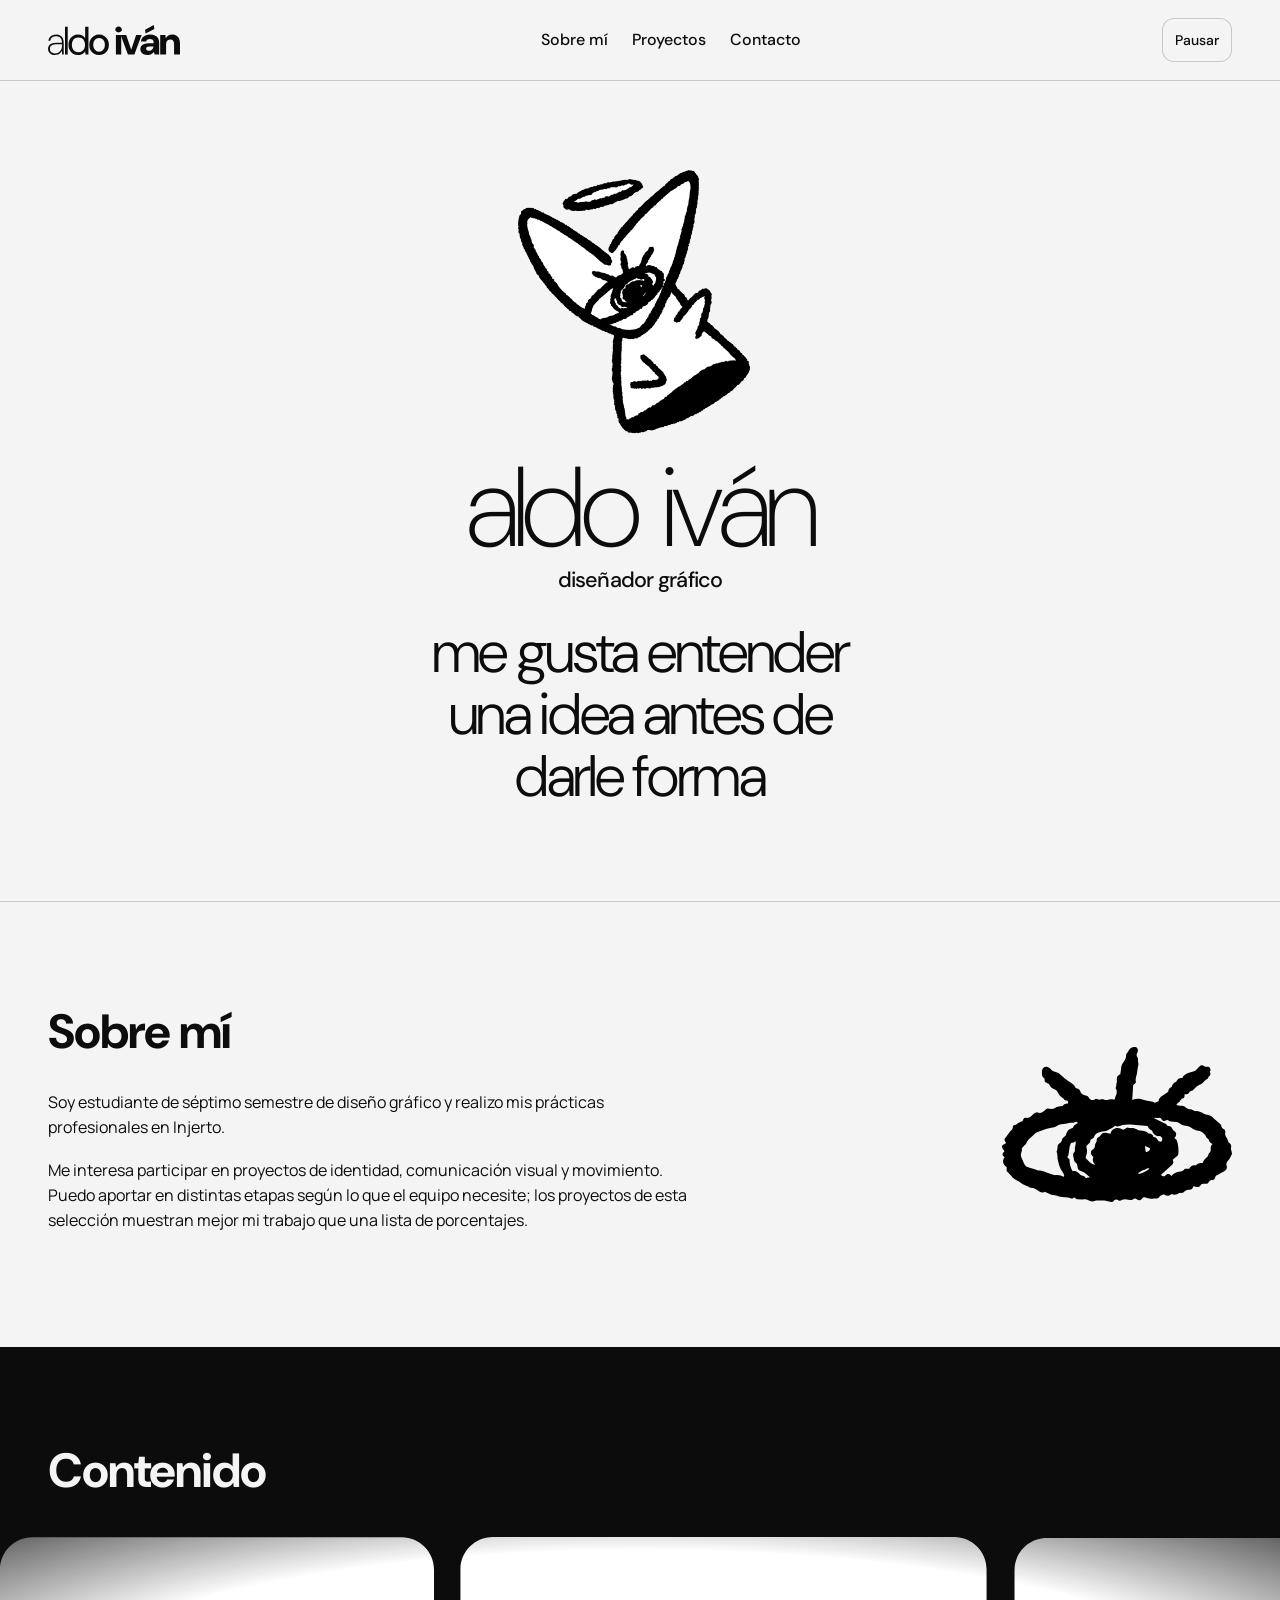
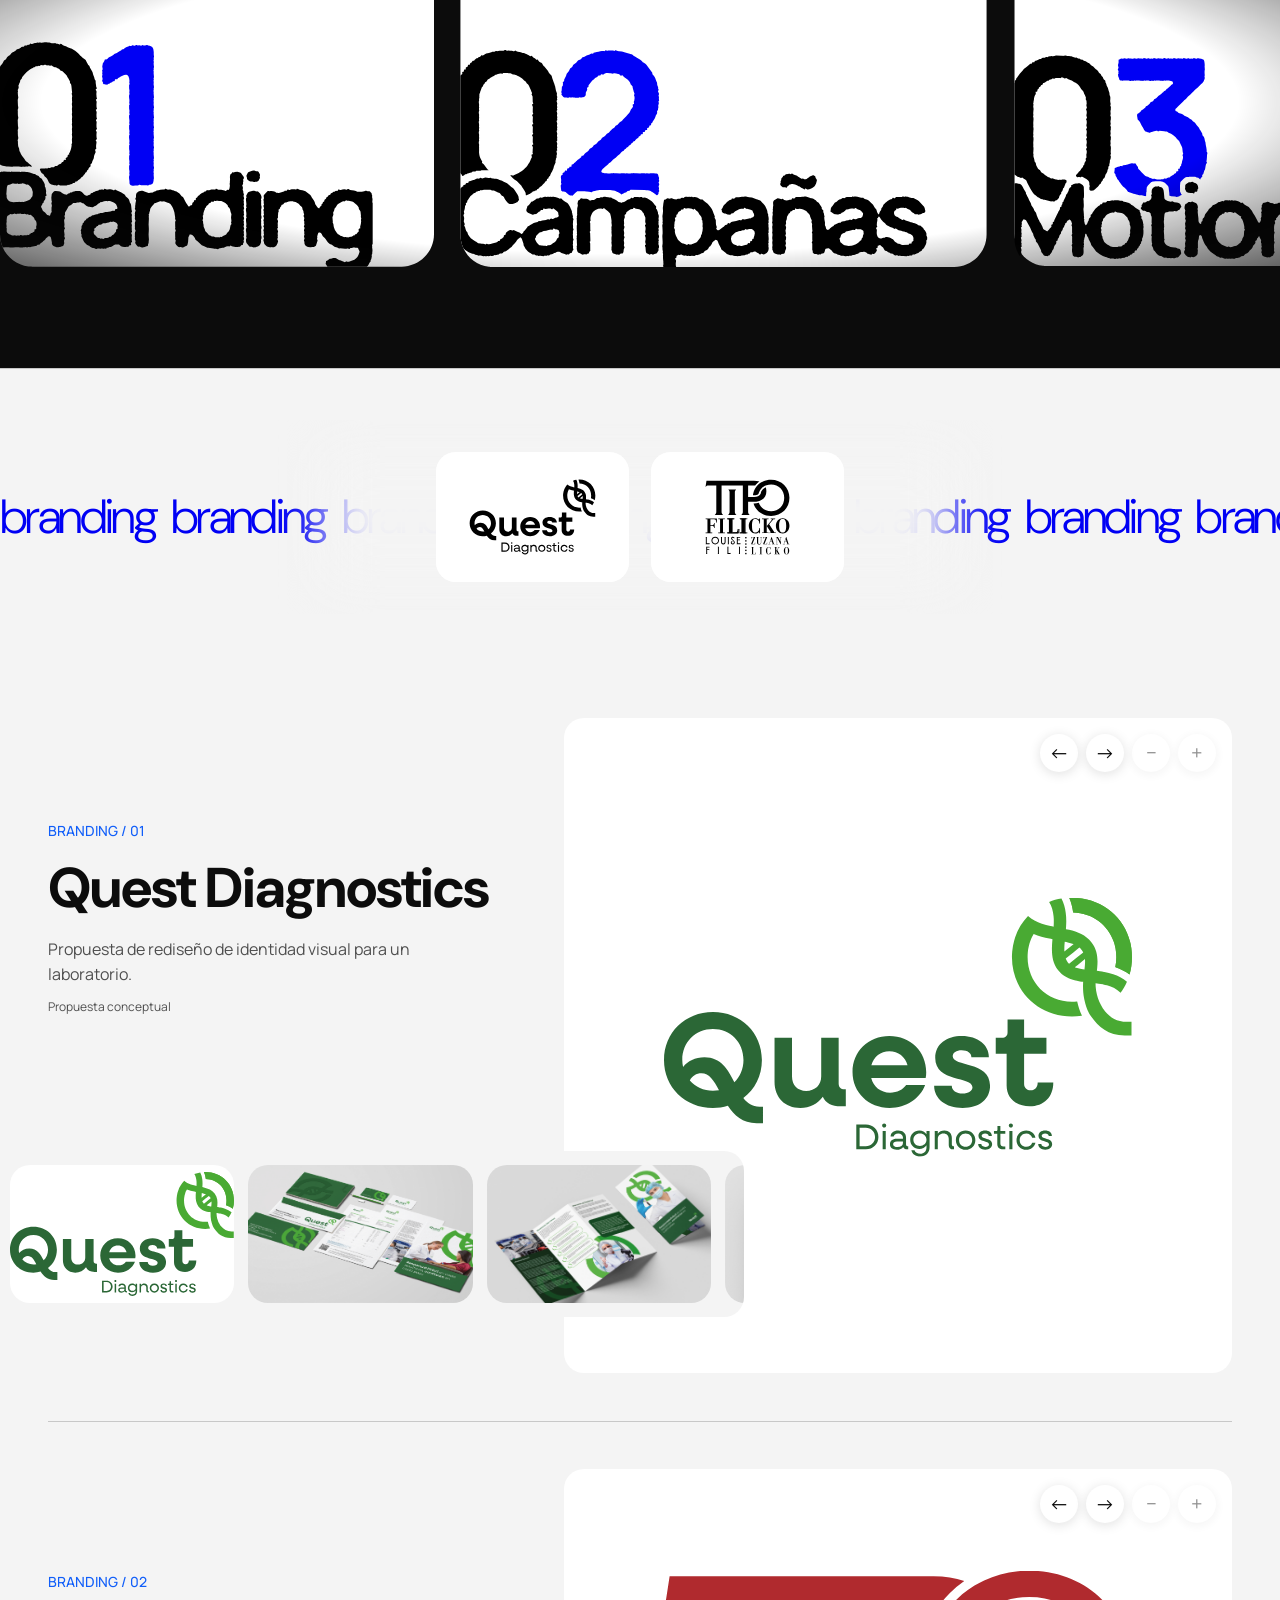
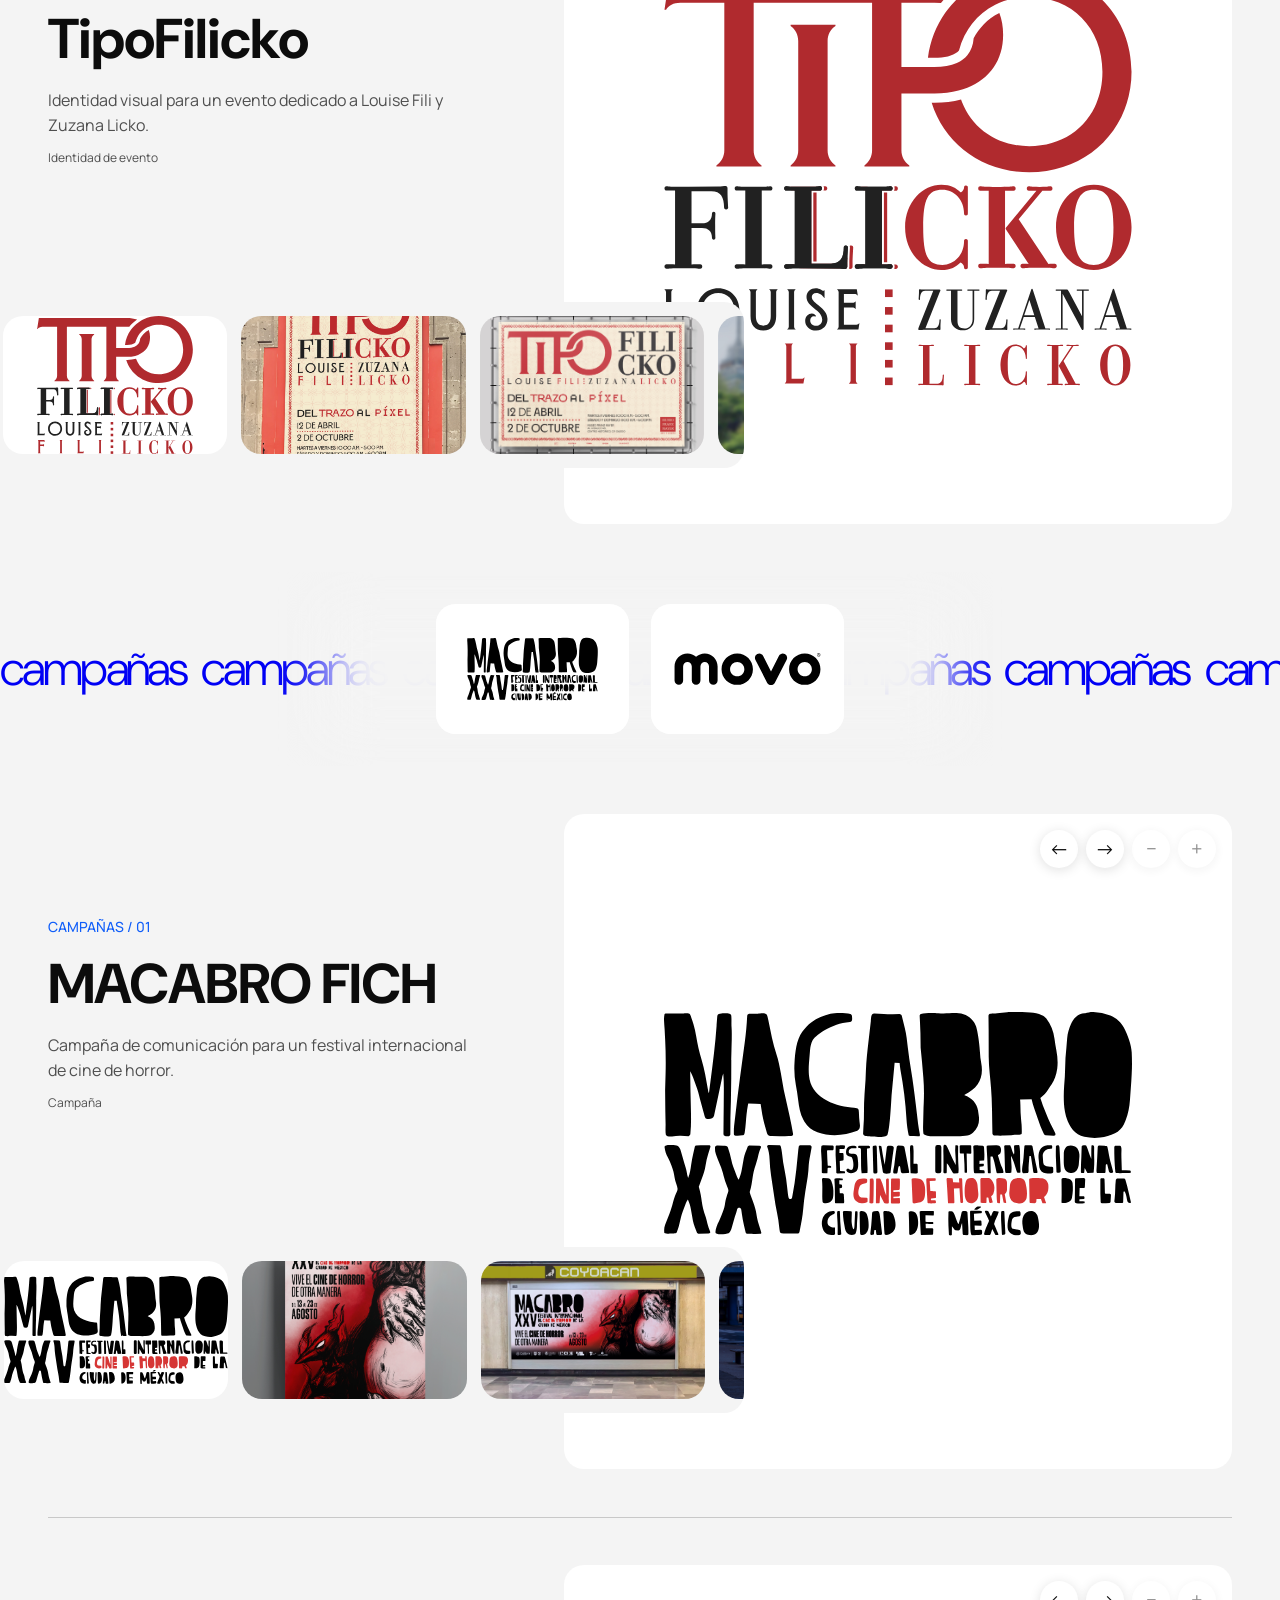
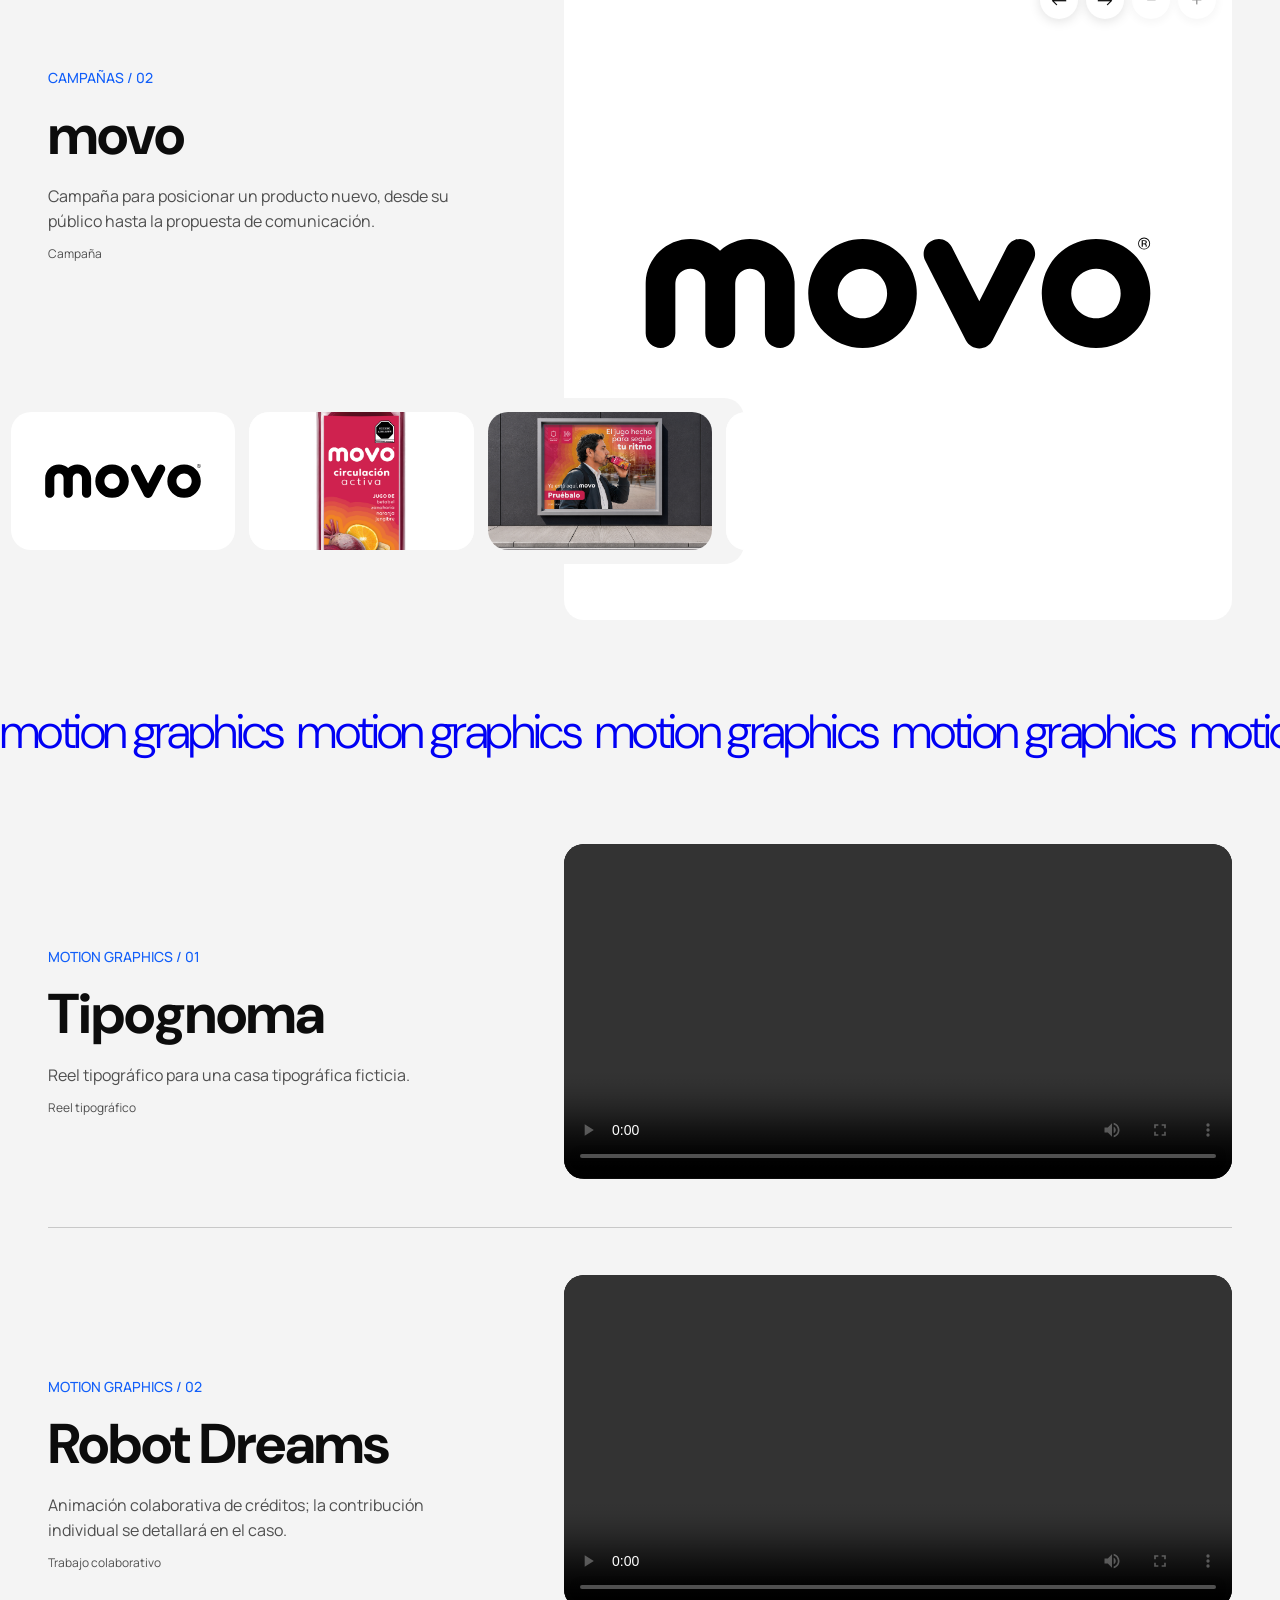
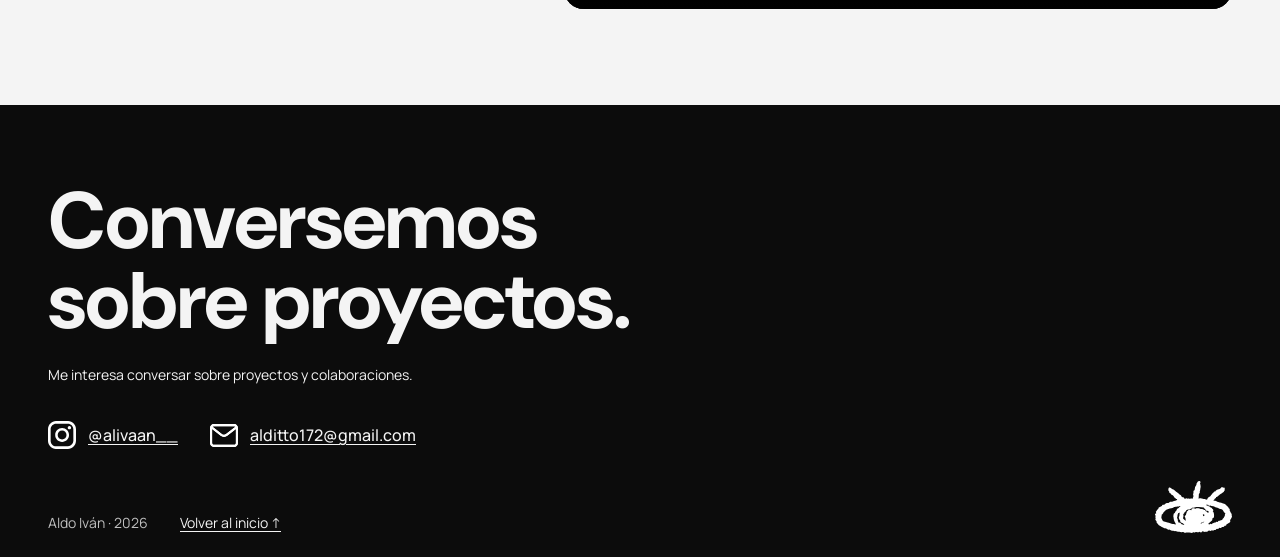
==== commit f9a544a7: "Increase divider letter reaction" ====
--- a/index.html
+++ b/index.html
@@ -45,7 +45,7 @@
 .hero-portrait{width:min(300px,30svh)}.hero h1.hero-name{font-size:min(124px,12.6svh)}.hero-signature p{font-size:clamp(16px,2.4svh,24px)}@media(max-width:600px){.hero-portrait{width:min(235px,28svh)}.hero h1.hero-name{font-size:clamp(52px,min(11svh,13vw),88px)}.hero-signature p{font-size:clamp(15px,2svh,19px)}}
 @media(min-width:1024px){.thumbs{left:calc(-1 * var(--stage-left, 0px));width:calc(var(--stage-left, 0px) + 27%)}.thumbs .thumb{flex-basis:calc((var(--stage-width, 100%) * 1.05 - 28px) / 3)}}@media(max-width:1023px){.thumbs{left:calc(-1 * var(--stage-left, 0px));width:calc(100% + var(--stage-left, 0px))}.thumbs .thumb{flex-basis:calc((var(--stage-width, 100%) - 20px) / 3)}}
 .campaigns-strip{margin-top:48px}
-.branding-marquee{pointer-events:auto}.branding-marquee-track{font-size:clamp(24px,4vw,48px)}.branding-marquee-track > span{display:flex}.branding-marquee-track .marquee-word{display:inline-flex;white-space:pre}.branding-marquee-track .marquee-letter{display:inline-block;transform-origin:center;transition:transform .3s ease;color:inherit}@media(hover:hover) and (prefers-reduced-motion:no-preference){.branding-marquee-track .marquee-letter:hover{transform:scale(1.2)}}@media(prefers-reduced-motion:reduce){.branding-marquee-track .marquee-letter{transition:none}}
+.branding-marquee{pointer-events:auto}.branding-marquee-track{font-size:clamp(24px,4vw,48px)}.branding-marquee-track > span{display:flex}.branding-marquee-track .marquee-word{display:inline-flex;white-space:pre}.branding-marquee-track .marquee-letter{display:inline-block;transform-origin:center;transition:transform .3s ease;color:inherit}@media(hover:hover) and (prefers-reduced-motion:no-preference){.branding-marquee-track .marquee-letter:hover{transform:scale(1.45)}}@media(prefers-reduced-motion:reduce){.branding-marquee-track .marquee-letter{transition:none}}
 </style>
 </head>
 <body><a class="skip" href="#contenido">Saltar al contenido</a><header class="site-header"><div class="wrap header-inner"><a class="wordmark" href="#inicio" aria-label="Aldo Iván, volver al inicio"><img src="assets/aldoivan.svg" alt="" width="132" height="31"></a><nav class="nav" id="nav" aria-label="Navegación principal"><a href="#sobre-mi">Sobre mí</a><a href="#proyectos">Proyectos</a><a href="#contacto">Contacto</a></nav><div class="header-actions"><button class="motion-toggle" type="button" aria-pressed="false" aria-label="Pausar el movimiento automático">Pausar</button><button class="menu-toggle" id="menu-toggle" type="button" aria-controls="nav" aria-expanded="false">Menú</button></div></div></header>
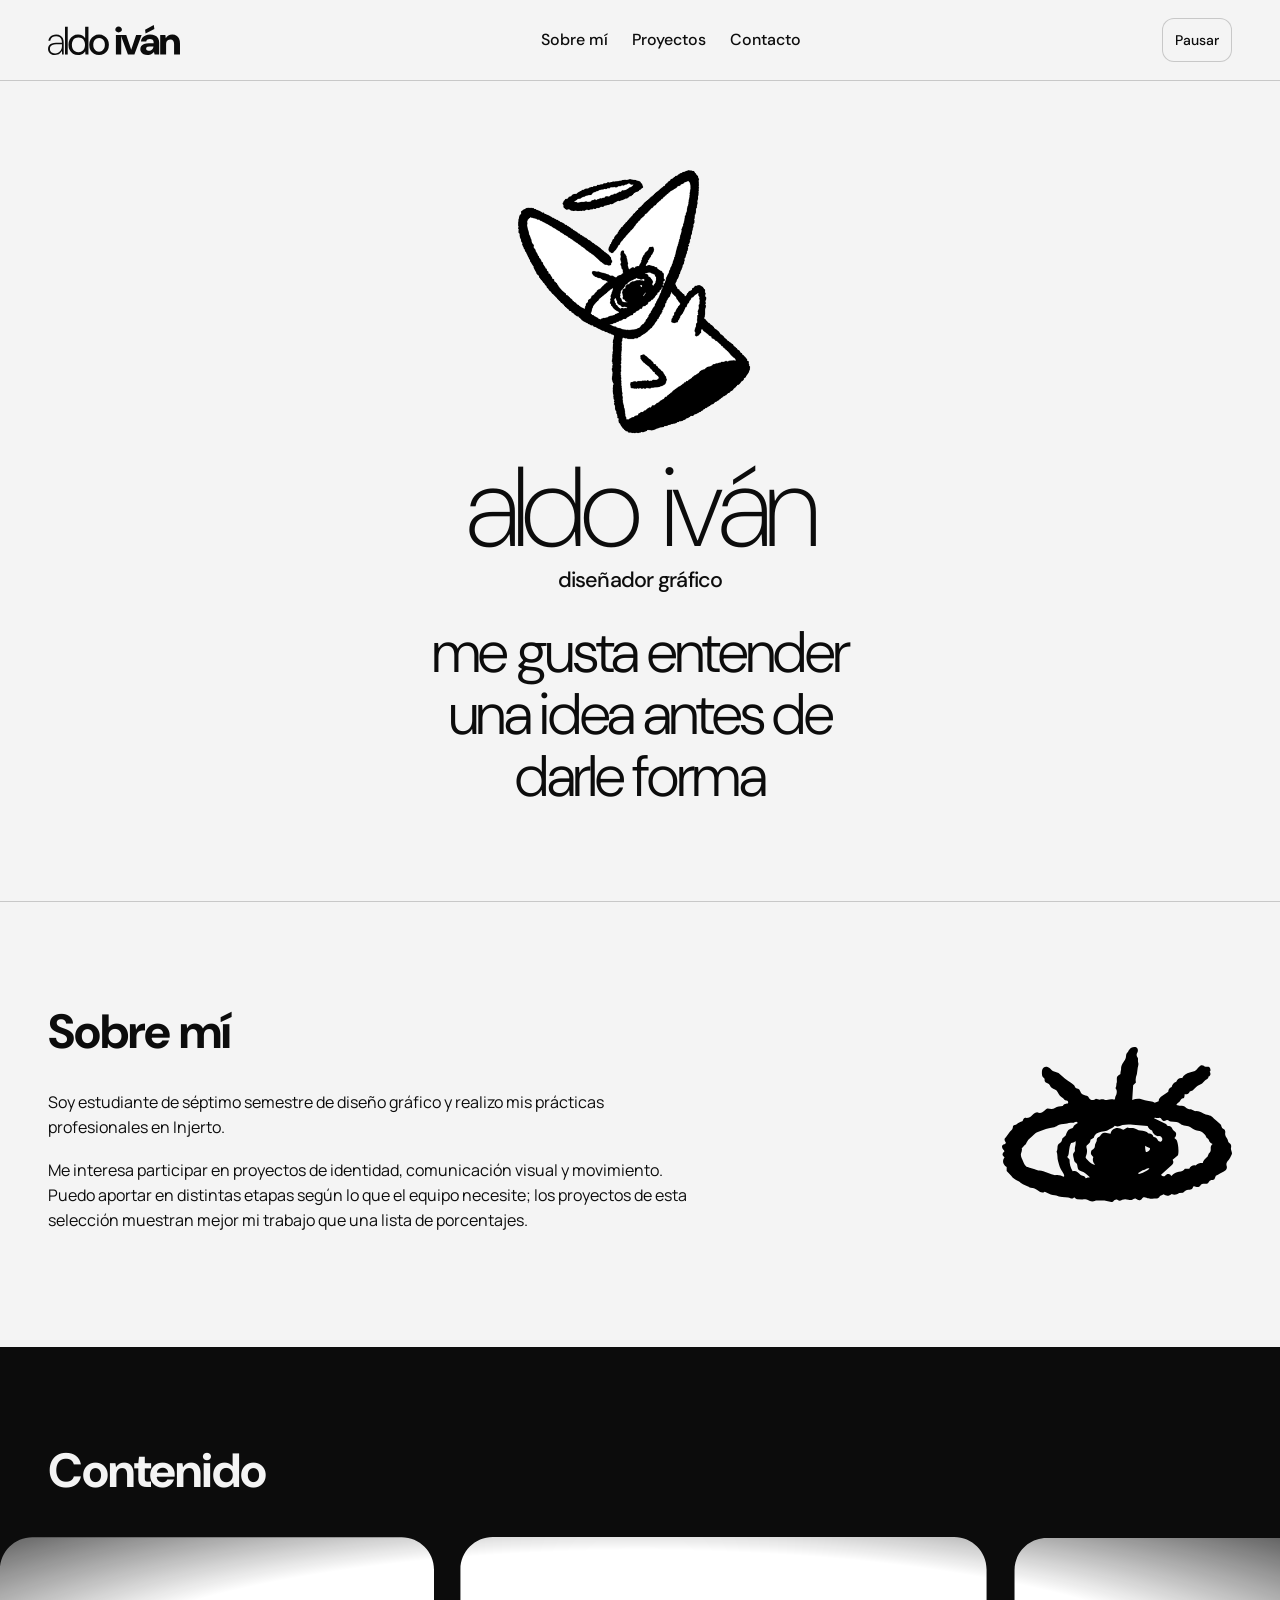
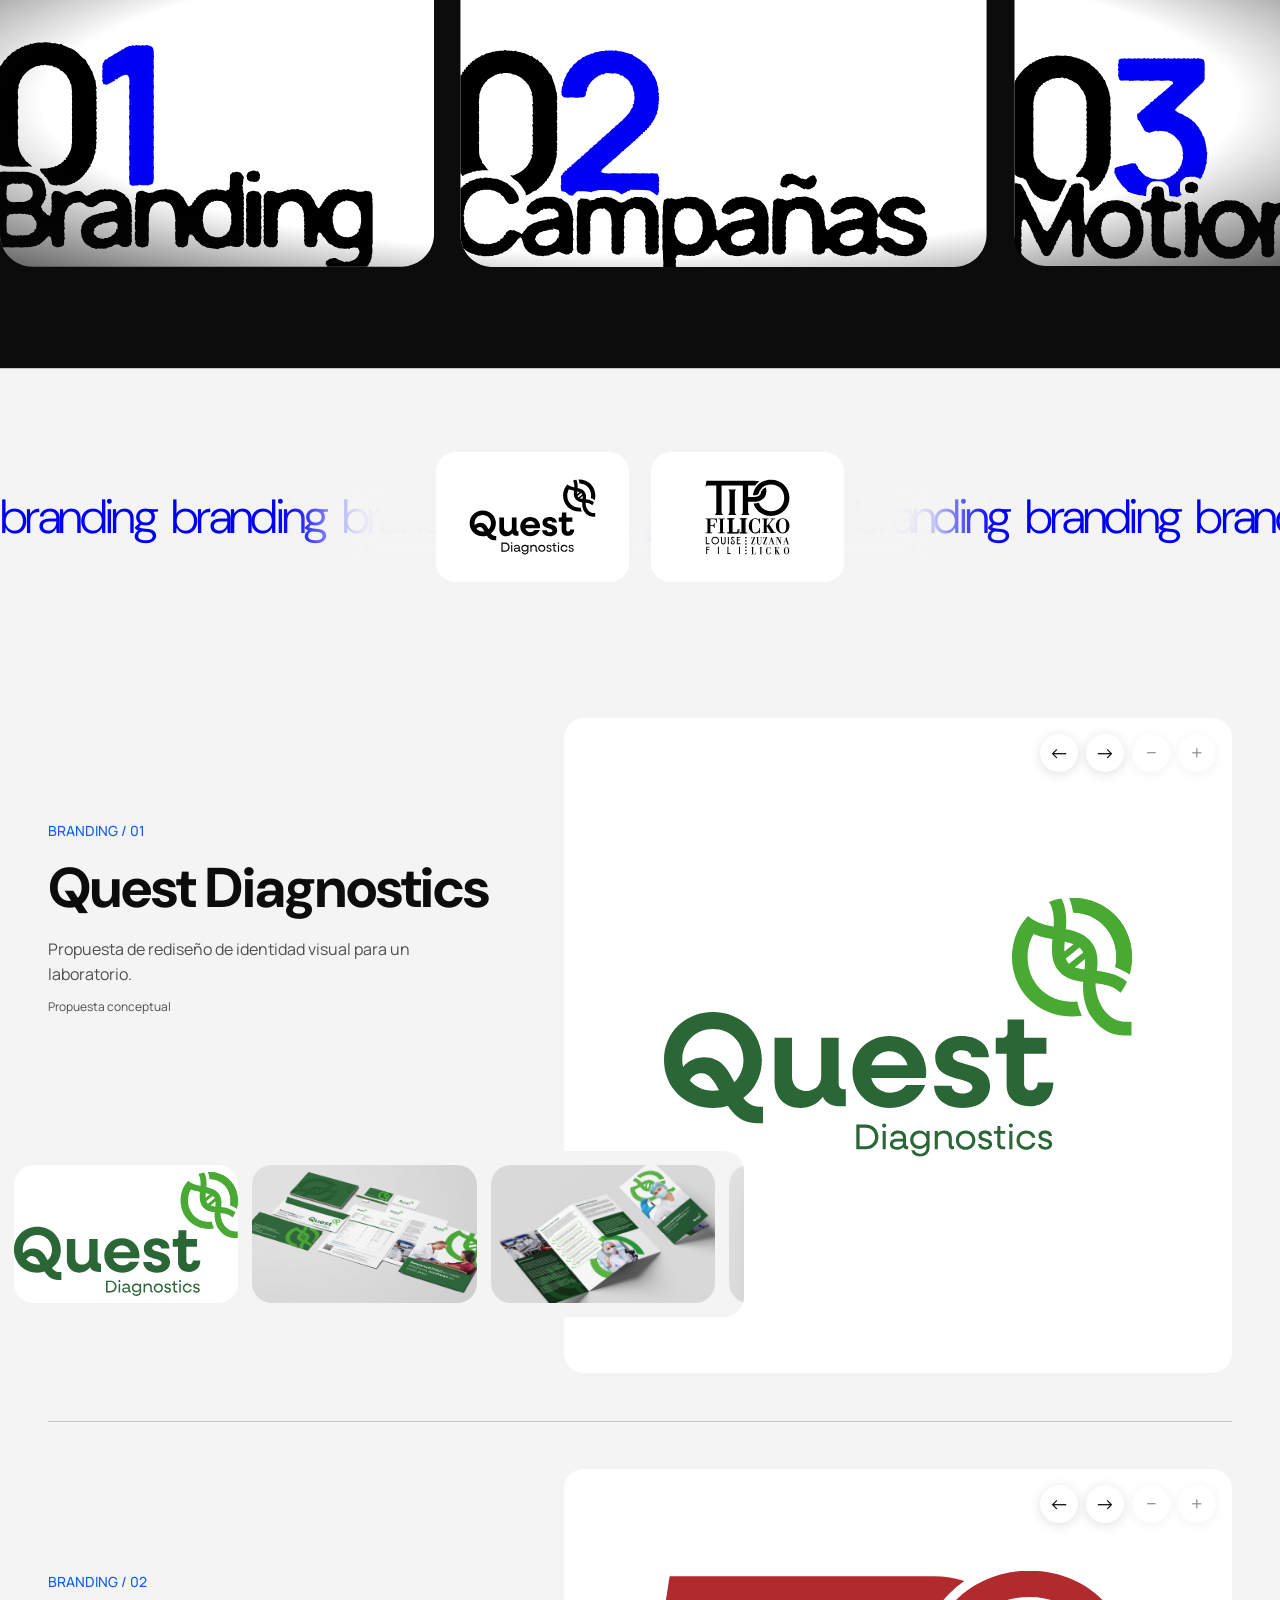
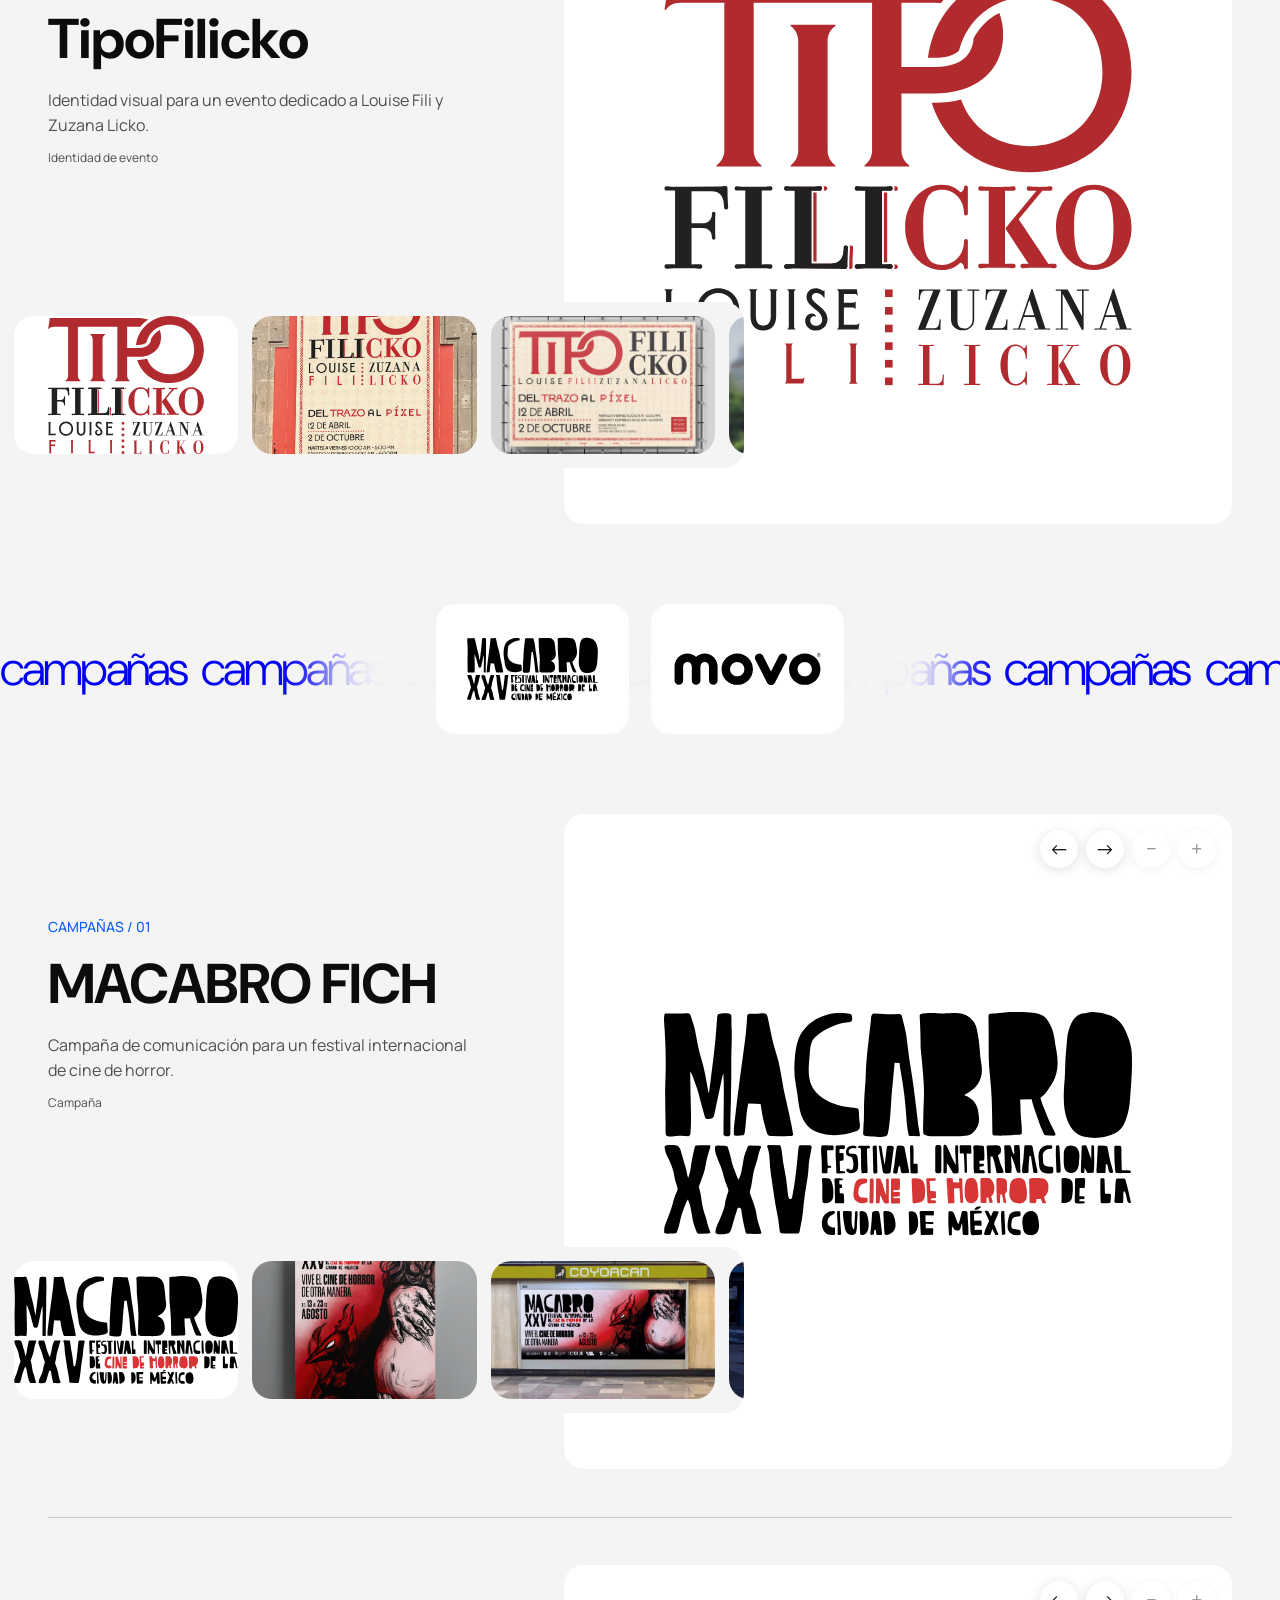
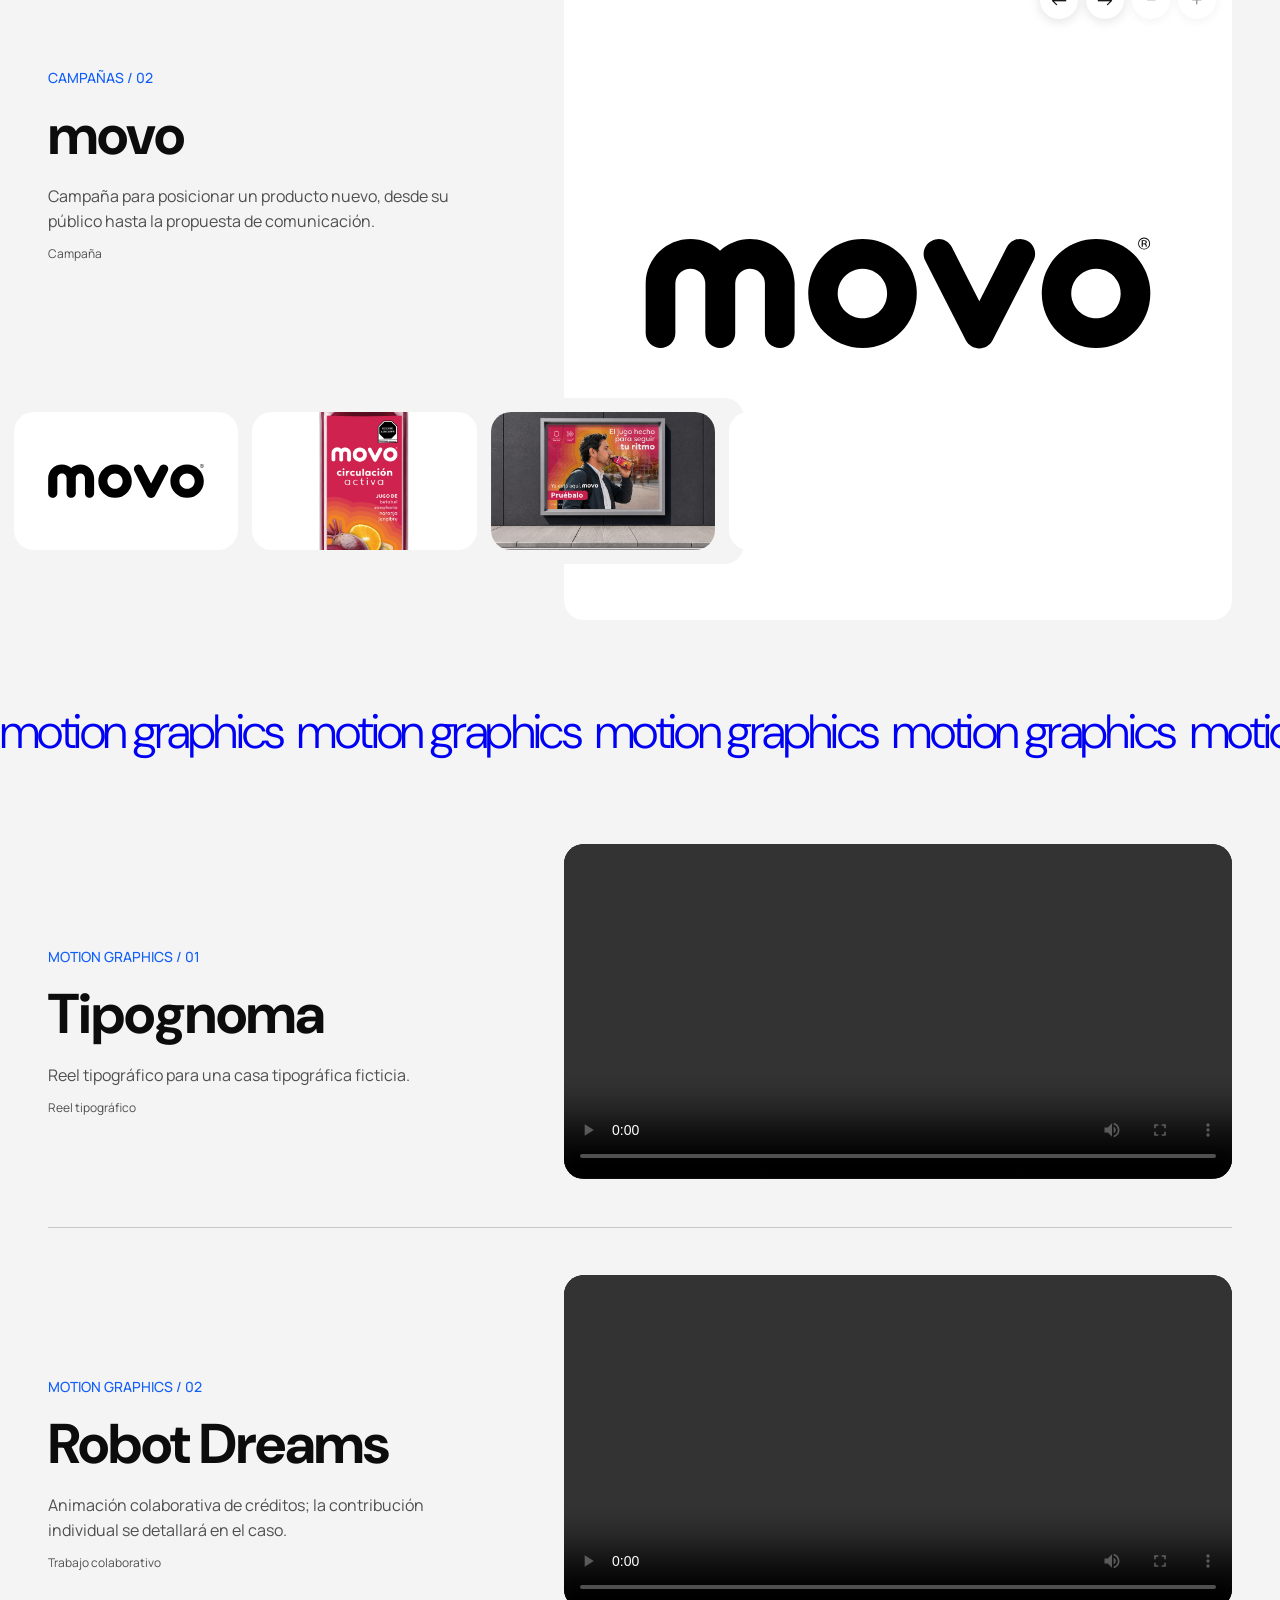
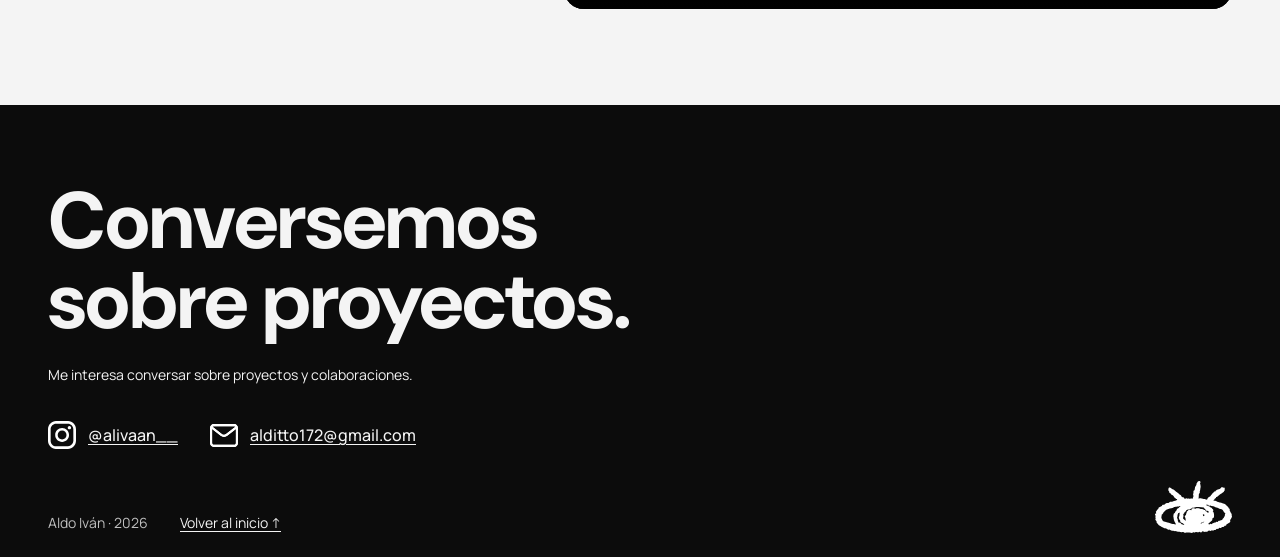
==== commit 4961179c: "Use cursor proximity for divider typography" ====
--- a/index.html
+++ b/index.html
@@ -45,7 +45,7 @@
 .hero-portrait{width:min(300px,30svh)}.hero h1.hero-name{font-size:min(124px,12.6svh)}.hero-signature p{font-size:clamp(16px,2.4svh,24px)}@media(max-width:600px){.hero-portrait{width:min(235px,28svh)}.hero h1.hero-name{font-size:clamp(52px,min(11svh,13vw),88px)}.hero-signature p{font-size:clamp(15px,2svh,19px)}}
 @media(min-width:1024px){.thumbs{left:calc(-1 * var(--stage-left, 0px));width:calc(var(--stage-left, 0px) + 27%)}.thumbs .thumb{flex-basis:calc((var(--stage-width, 100%) * 1.05 - 28px) / 3)}}@media(max-width:1023px){.thumbs{left:calc(-1 * var(--stage-left, 0px));width:calc(100% + var(--stage-left, 0px))}.thumbs .thumb{flex-basis:calc((var(--stage-width, 100%) - 20px) / 3)}}
 .campaigns-strip{margin-top:48px}
-.branding-marquee{pointer-events:auto}.branding-marquee-track{font-size:clamp(24px,4vw,48px)}.branding-marquee-track > span{display:flex}.branding-marquee-track .marquee-word{display:inline-flex;white-space:pre}.branding-marquee-track .marquee-letter{display:inline-block;transform-origin:center;transition:transform .3s ease;color:inherit}@media(hover:hover) and (prefers-reduced-motion:no-preference){.branding-marquee-track .marquee-letter:hover{transform:scale(1.45)}}@media(prefers-reduced-motion:reduce){.branding-marquee-track .marquee-letter{transition:none}}
+.branding-marquee{pointer-events:auto}.branding-marquee-track{font-size:clamp(24px,4vw,48px)}.branding-marquee-track > span{display:flex}.branding-marquee-track .marquee-word{display:inline-flex;white-space:pre}.branding-marquee-track .marquee-letter{display:inline-block;transform-origin:center;color:inherit}@media(prefers-reduced-motion:reduce){.branding-marquee-track .marquee-letter{transition:none}}
 </style>
 </head>
 <body><a class="skip" href="#contenido">Saltar al contenido</a><header class="site-header"><div class="wrap header-inner"><a class="wordmark" href="#inicio" aria-label="Aldo Iván, volver al inicio"><img src="assets/aldoivan.svg" alt="" width="132" height="31"></a><nav class="nav" id="nav" aria-label="Navegación principal"><a href="#sobre-mi">Sobre mí</a><a href="#proyectos">Proyectos</a><a href="#contacto">Contacto</a></nav><div class="header-actions"><button class="motion-toggle" type="button" aria-pressed="false" aria-label="Pausar el movimiento automático">Pausar</button><button class="menu-toggle" id="menu-toggle" type="button" aria-controls="nav" aria-expanded="false">Menú</button></div></div></header>
@@ -75,8 +75,10 @@
 contentViewport.addEventListener('pointermove',event=>{contentX=event.clientX;contentY=event.clientY},{passive:true});
 contentViewport.addEventListener('pointerleave',()=>{contentInside=false;if(contentFrame)cancelAnimationFrame(contentFrame);contentFrame=0;if(contentActive)contentActive.classList.remove('is-active');contentActive=null;contentViewport.classList.remove('is-interacting');contentSpeed(1)});
 const brandingMarquees=[...document.querySelectorAll('.branding-marquee')];
-function sizeBrandingMarquee(){for(const marquee of brandingMarquees){const words=[...marquee.querySelectorAll('.branding-marquee-track > span')];const unit=(marquee.closest('.motion-strip')?'motion graphics':marquee.closest('.campaigns-strip')?'campañas':'branding')+'\u00a0\u00a0';words[0].textContent=unit;const width=words[0].getBoundingClientRect().width||130;const count=Math.ceil(marquee.clientWidth/width)+3;const text=unit.repeat(count);words.forEach(item=>{item.replaceChildren();for(let i=0;i<count;i++){const word=document.createElement('span');word.className='marquee-word';for(const char of unit){const letter=document.createElement('span');letter.className='marquee-letter';letter.textContent=char;word.append(letter)}item.append(word)}});marquee.style.setProperty('--branding-duration',`${(words[0].getBoundingClientRect().width/75).toFixed(2)}s`)}}
+function sizeBrandingMarquee(){for(const marquee of brandingMarquees){const words=[...marquee.querySelectorAll('.branding-marquee-track > span')];const unit=(marquee.closest('.motion-strip')?'motion graphics':marquee.closest('.campaigns-strip')?'campañas':'branding')+'\u00a0\u00a0';words[0].textContent=unit;const width=words[0].getBoundingClientRect().width||130;const count=Math.ceil(marquee.clientWidth/width)+3;const text=unit.repeat(count);words.forEach(item=>{item.replaceChildren();for(let i=0;i<count;i++){const word=document.createElement('span');word.className='marquee-word';for(const char of unit){const letter=document.createElement('span');letter.className='marquee-letter';letter.textContent=char;word.append(letter)}item.append(word)}});marquee._letters=[...marquee.querySelectorAll('.marquee-letter')].map(el=>({el,value:0}));for(const item of marquee._letters)item.el.style.width=`${item.el.getBoundingClientRect().width}px`;marquee.style.setProperty('--branding-duration',`${(words[0].getBoundingClientRect().width/75).toFixed(2)}s`)}}
 sizeBrandingMarquee();addEventListener('resize',sizeBrandingMarquee,{passive:true});if(document.fonts)document.fonts.ready.then(sizeBrandingMarquee);
+if(matchMedia('(hover: hover)').matches&&!matchMedia('(prefers-reduced-motion: reduce)').matches){for(const marquee of brandingMarquees){let x=0,y=0,inside=false,frame=0;function draw(){frame=0;let moving=false;for(const letter of marquee._letters||[]){const rect=letter.el.getBoundingClientRect(),distance=inside?Math.hypot(x-(rect.left+rect.width/2),y-(rect.top+rect.height/2)):Infinity;const reach=Math.max(0,1-distance/110),target=reach*reach*(3-2*reach);letter.value+=(target-letter.value)*.17;if(Math.abs(target-letter.value)>.003)moving=true;const v=letter.value;letter.el.style.fontWeight=String(Math.round(300+500*v));letter.el.style.transform=`translateY(${(-3*v).toFixed(2)}px) scale(${(1+.18*v).toFixed(3)})`}if(inside||moving)frame=requestAnimationFrame(draw)}marquee.addEventListener('pointerenter',e=>{inside=true;x=e.clientX;y=e.clientY;if(!frame)frame=requestAnimationFrame(draw)});marquee.addEventListener('pointermove',e=>{x=e.clientX;y=e.clientY},{passive:true});marquee.addEventListener('pointerleave',()=>{inside=false;if(!frame)frame=requestAnimationFrame(draw)})}}
+
 const heroName=document.querySelector('.hero-name');
 if(heroName&&matchMedia('(hover: hover)').matches&&!matchMedia('(prefers-reduced-motion: reduce)').matches){const letters=[...heroName.querySelectorAll('.hero-name-letter')].map(el=>({el,base:Number(el.style.getPropertyValue('--base-weight')),value:0,x:0,y:0}));let x=0,y=0,inside=false,frame=0;
 const measureName=()=>{for(const letter of letters){letter.el.style.width='';letter.el.style.fontWeight='200';letter.el.style.transform='none'}for(const letter of letters){const box=letter.el.getBoundingClientRect();letter.el.style.width=`${box.width}px`;letter.x=box.left+box.width/2;letter.y=box.top+box.height/2}};
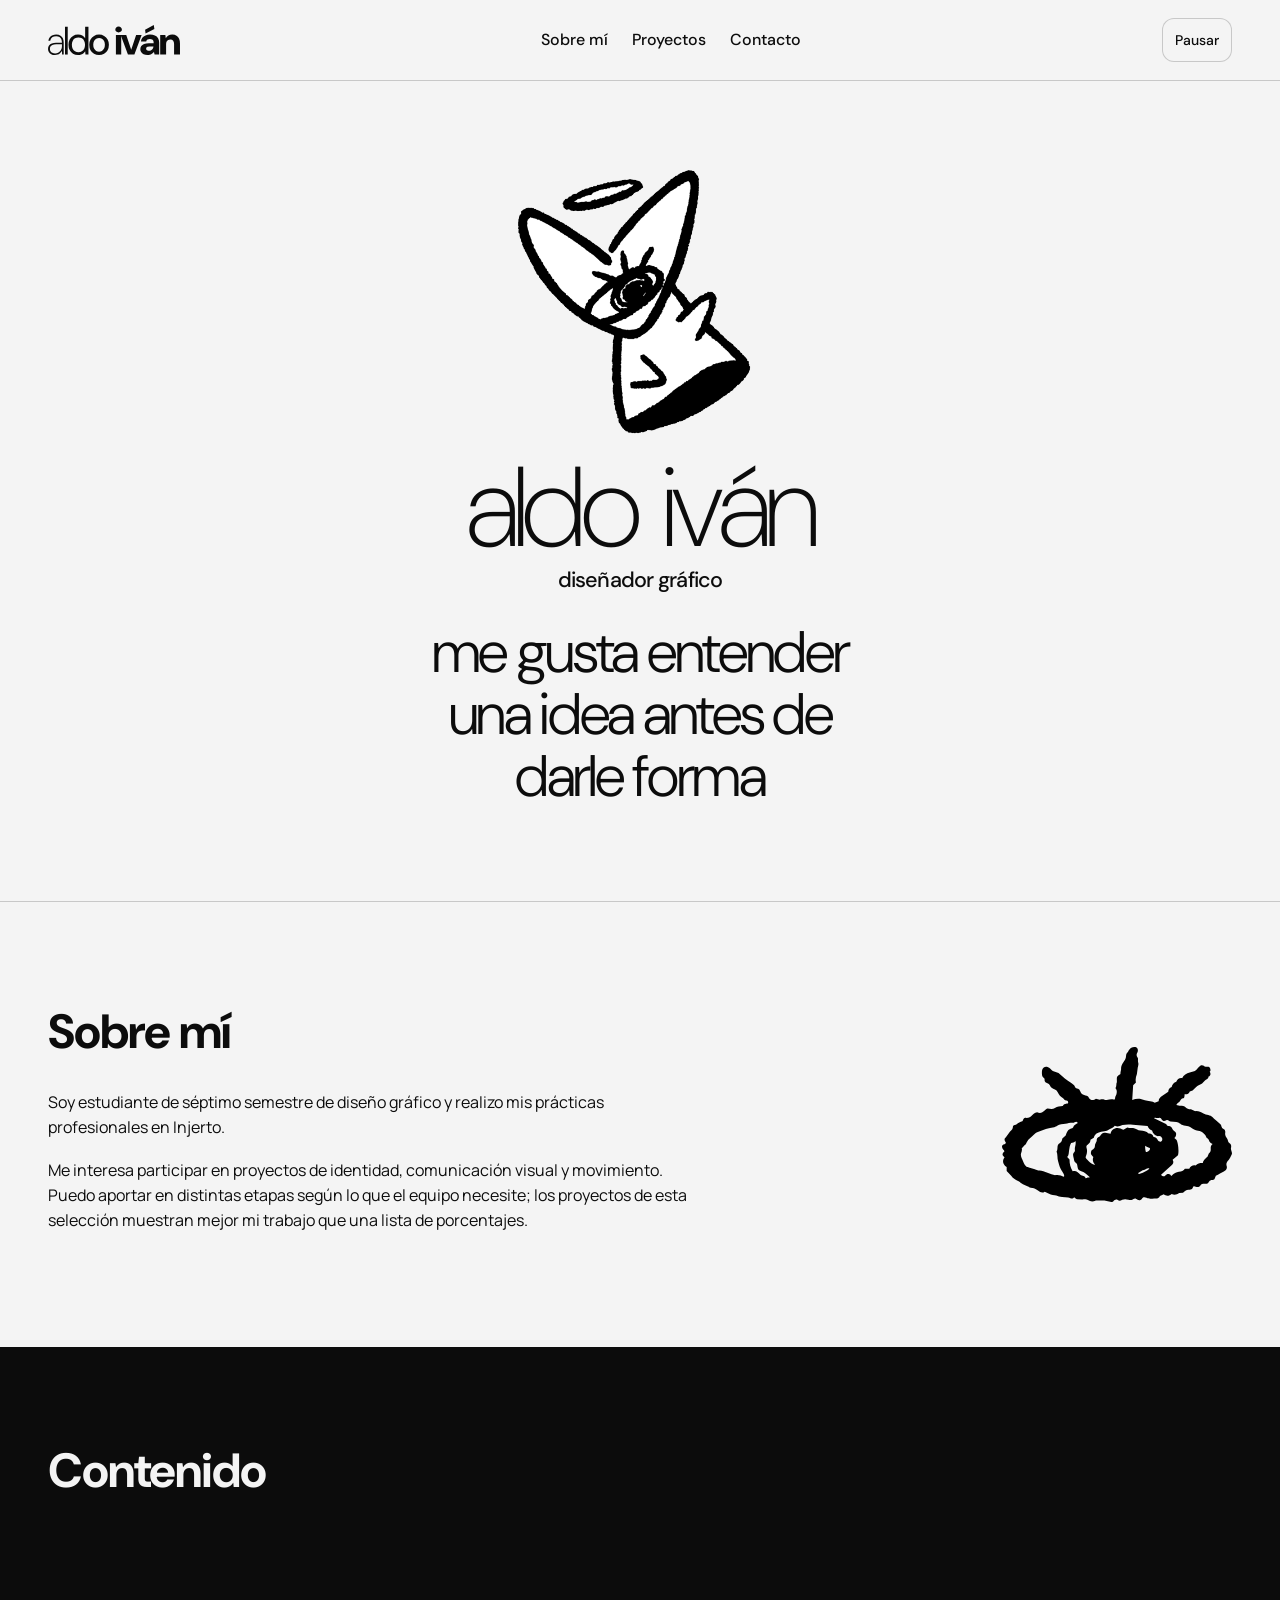
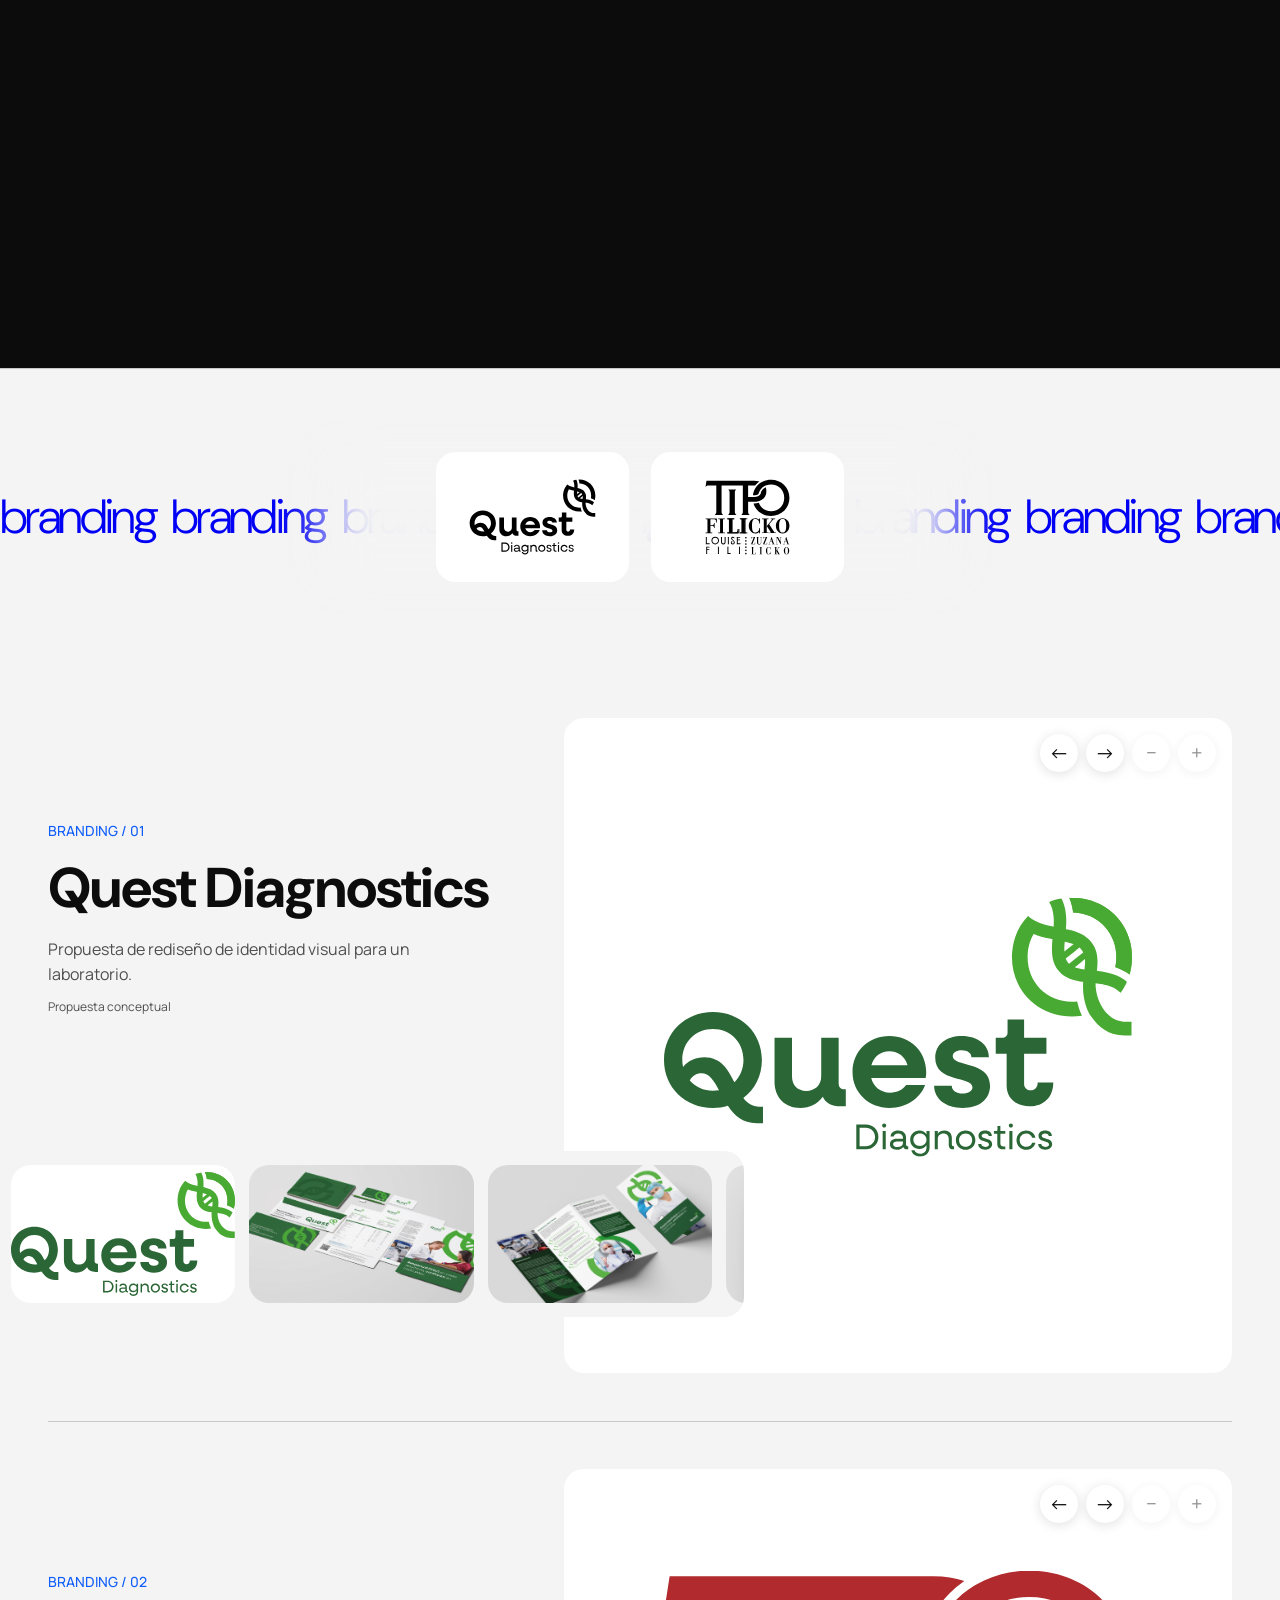
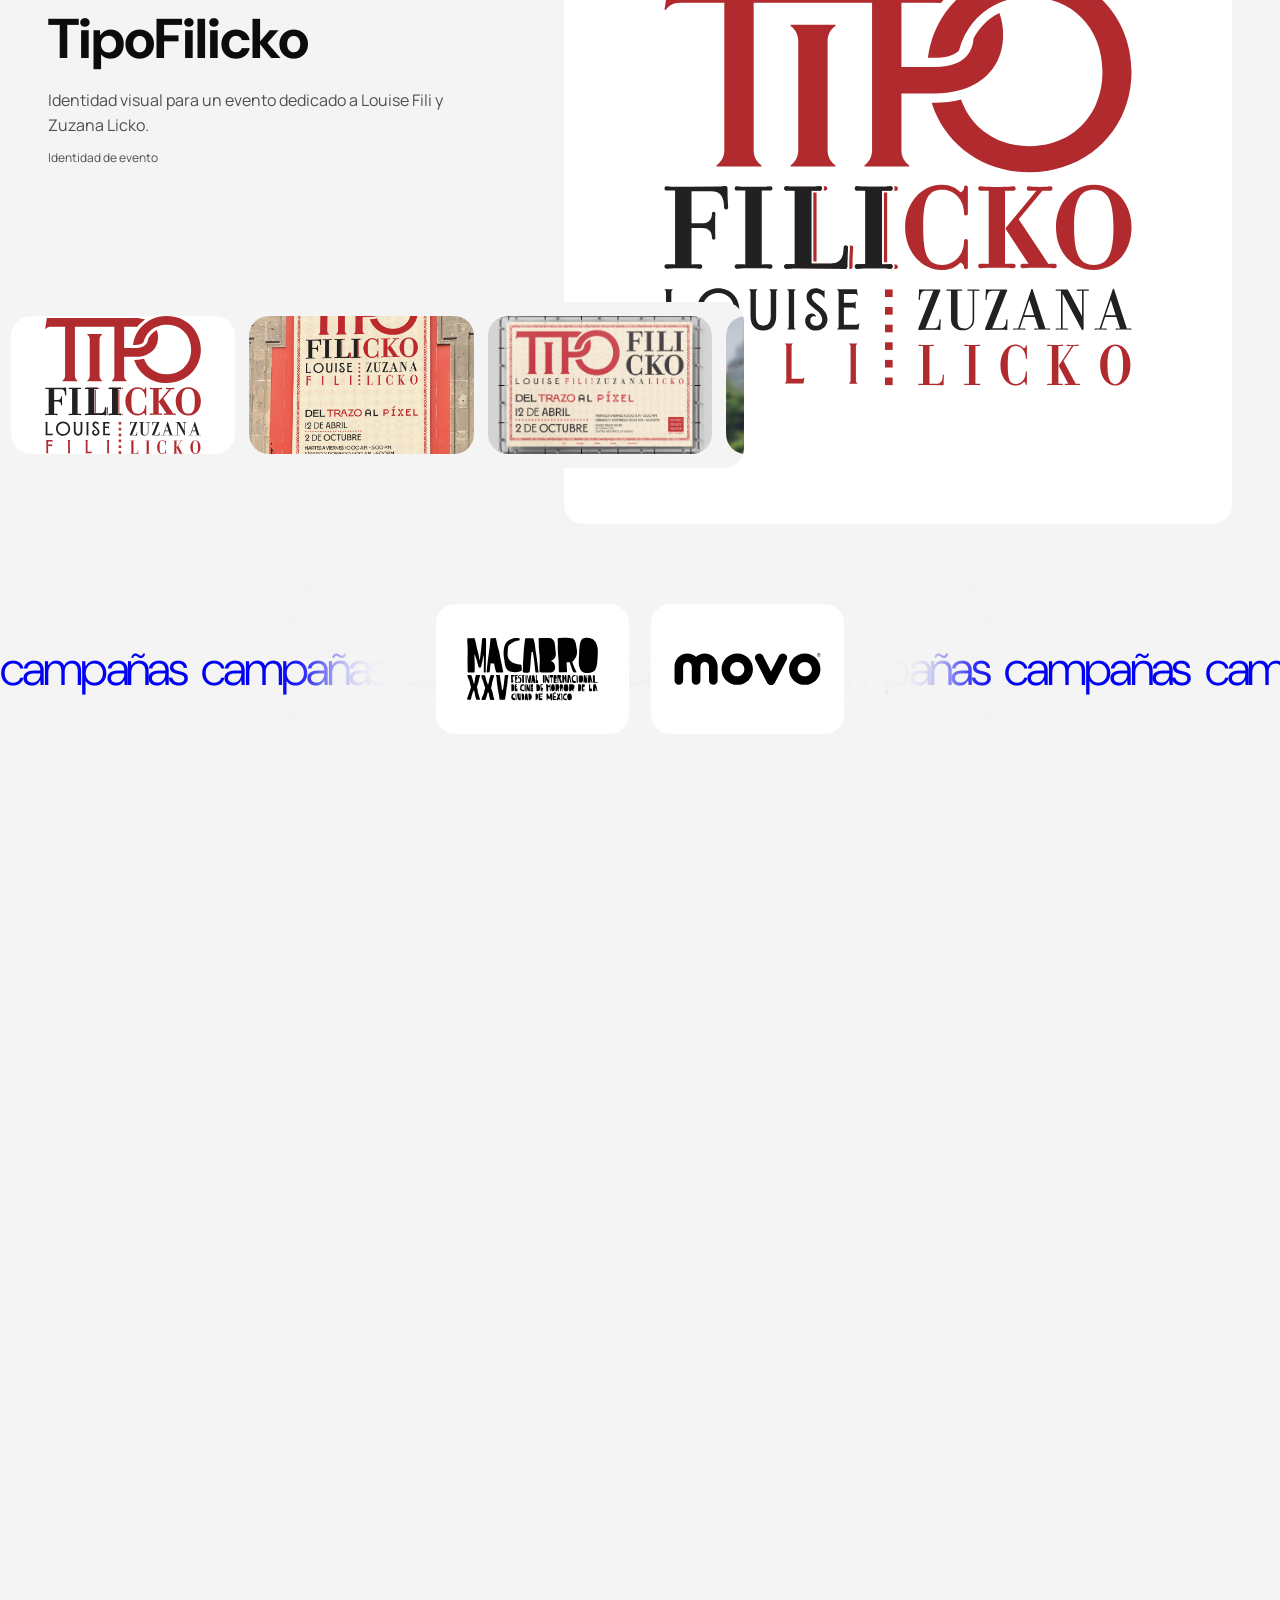
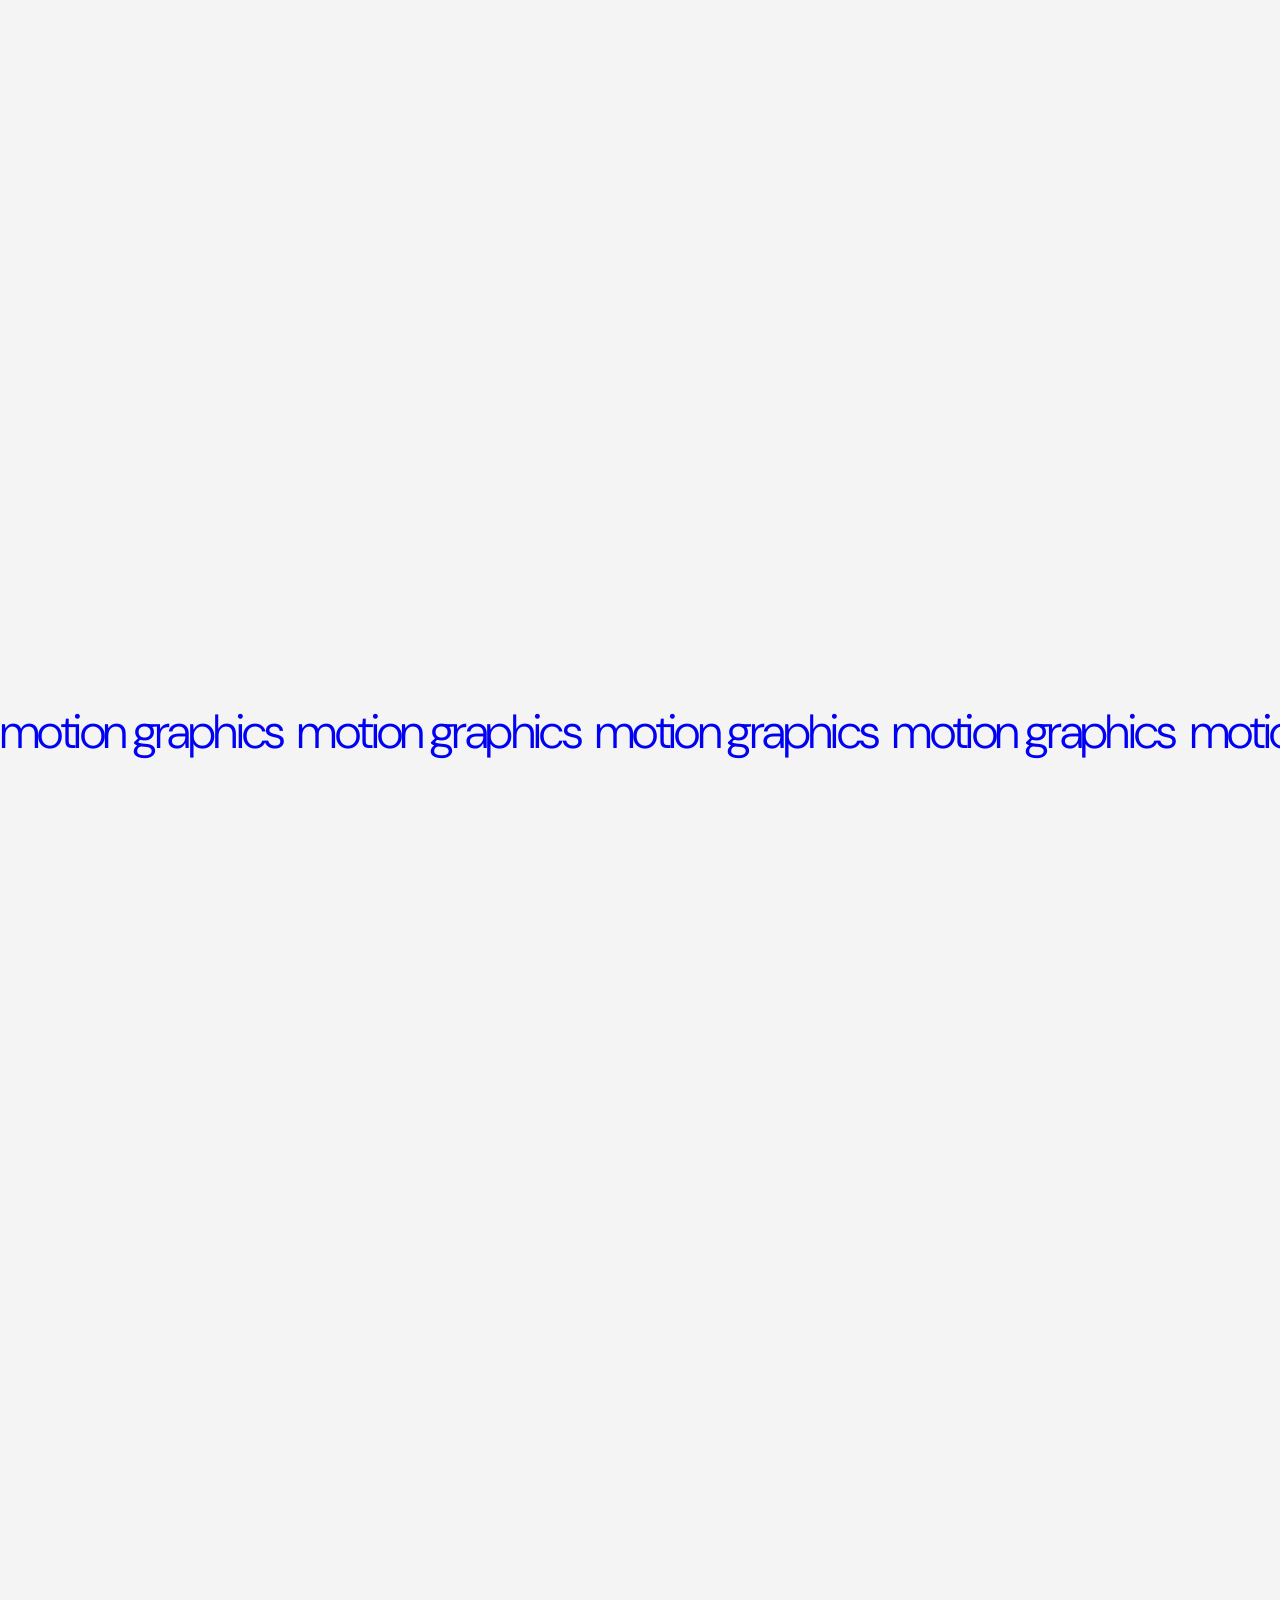
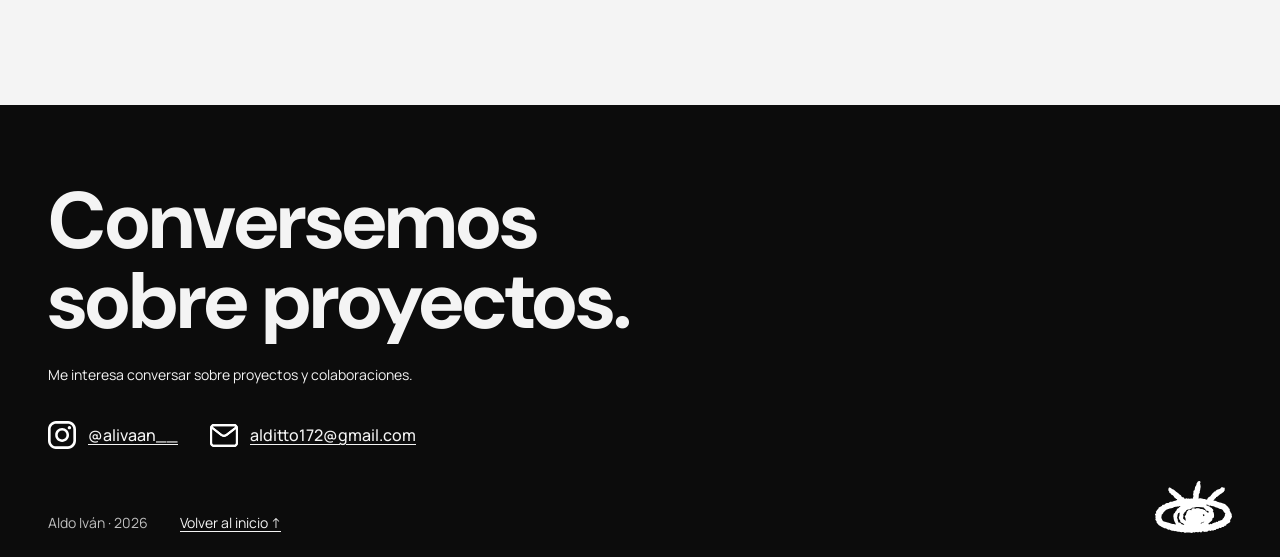
==== commit 3c5528e4: "Finish name interaction with signature logo" ====
--- a/index.html
+++ b/index.html
@@ -46,6 +46,7 @@
 @media(min-width:1024px){.thumbs{left:calc(-1 * var(--stage-left, 0px));width:calc(var(--stage-left, 0px) + 27%)}.thumbs .thumb{flex-basis:calc((var(--stage-width, 100%) * 1.05 - 28px) / 3)}}@media(max-width:1023px){.thumbs{left:calc(-1 * var(--stage-left, 0px));width:calc(100% + var(--stage-left, 0px))}.thumbs .thumb{flex-basis:calc((var(--stage-width, 100%) - 20px) / 3)}}
 .campaigns-strip{margin-top:48px}
 .branding-marquee{pointer-events:auto}.branding-marquee-track{font-size:clamp(24px,4vw,48px)}.branding-marquee-track > span{display:flex}.branding-marquee-track .marquee-word{display:inline-flex;white-space:pre}.branding-marquee-track .marquee-letter{display:inline-block;transform-origin:center;color:inherit}@media(prefers-reduced-motion:reduce){.branding-marquee-track .marquee-letter{transition:none}}
+.hero h1.hero-name{position:relative}.hero-name .hero-name-letter,.hero-name .hero-name-gap{transition:opacity .5s ease}.hero-name .hero-final-logo{position:absolute;inset:0;width:100%;height:100%;object-fit:contain;opacity:0;pointer-events:none;transition:opacity .5s ease}.hero-name.is-finished .hero-name-letter,.hero-name.is-finished .hero-name-gap{opacity:0}.hero-name.is-finished .hero-final-logo{opacity:1}
 </style>
 </head>
 <body><a class="skip" href="#contenido">Saltar al contenido</a><header class="site-header"><div class="wrap header-inner"><a class="wordmark" href="#inicio" aria-label="Aldo Iván, volver al inicio"><img src="assets/aldoivan.svg" alt="" width="132" height="31"></a><nav class="nav" id="nav" aria-label="Navegación principal"><a href="#sobre-mi">Sobre mí</a><a href="#proyectos">Proyectos</a><a href="#contacto">Contacto</a></nav><div class="header-actions"><button class="motion-toggle" type="button" aria-pressed="false" aria-label="Pausar el movimiento automático">Pausar</button><button class="menu-toggle" id="menu-toggle" type="button" aria-controls="nav" aria-expanded="false">Menú</button></div></div></header>
@@ -80,10 +81,10 @@
 if(matchMedia('(hover: hover)').matches&&!matchMedia('(prefers-reduced-motion: reduce)').matches){for(const marquee of brandingMarquees){let x=0,y=0,inside=false,frame=0;function draw(){frame=0;let moving=false;for(const letter of marquee._letters||[]){const rect=letter.el.getBoundingClientRect(),distance=inside?Math.hypot(x-(rect.left+rect.width/2),y-(rect.top+rect.height/2)):Infinity;const reach=Math.max(0,1-distance/110),target=reach*reach*(3-2*reach);letter.value+=(target-letter.value)*.17;if(Math.abs(target-letter.value)>.003)moving=true;const v=letter.value;letter.el.style.fontWeight=String(Math.round(300+500*v));letter.el.style.transform=`translateY(${(-3*v).toFixed(2)}px) scale(${(1+.18*v).toFixed(3)})`}if(inside||moving)frame=requestAnimationFrame(draw)}marquee.addEventListener('pointerenter',e=>{inside=true;x=e.clientX;y=e.clientY;if(!frame)frame=requestAnimationFrame(draw)});marquee.addEventListener('pointermove',e=>{x=e.clientX;y=e.clientY},{passive:true});marquee.addEventListener('pointerleave',()=>{inside=false;if(!frame)frame=requestAnimationFrame(draw)})}}
 
 const heroName=document.querySelector('.hero-name');
-if(heroName&&matchMedia('(hover: hover)').matches&&!matchMedia('(prefers-reduced-motion: reduce)').matches){const letters=[...heroName.querySelectorAll('.hero-name-letter')].map(el=>({el,base:Number(el.style.getPropertyValue('--base-weight')),value:0,x:0,y:0}));let x=0,y=0,inside=false,frame=0;
-const measureName=()=>{for(const letter of letters){letter.el.style.width='';letter.el.style.fontWeight='200';letter.el.style.transform='none'}for(const letter of letters){const box=letter.el.getBoundingClientRect();letter.el.style.width=`${box.width}px`;letter.x=box.left+box.width/2;letter.y=box.top+box.height/2}};
+if(heroName&&matchMedia('(hover: hover)').matches&&!matchMedia('(prefers-reduced-motion: reduce)').matches){const letters=[...heroName.querySelectorAll('.hero-name-letter')].map(el=>({el,base:Number(el.style.getPropertyValue('--base-weight')),value:0,x:0,y:0}));let x=0,y=0,inside=false,frame=0,finished=false;const finalLogo=document.createElement('img');finalLogo.className='hero-final-logo';finalLogo.src='assets/aldoivan.svg';finalLogo.alt='';heroName.append(finalLogo);
+const measureName=()=>{if(finished)return;for(const letter of letters){letter.el.style.width='';letter.el.style.fontWeight='200';letter.el.style.transform='none'}for(const letter of letters){const box=letter.el.getBoundingClientRect();letter.el.style.width=`${box.width}px`;letter.x=box.left+box.width/2;letter.y=box.top+box.height/2}};
 const drawName=()=>{frame=0;let moving=false;for(const letter of letters){const d=inside?Math.hypot(x-letter.x,y-letter.y):Infinity;const reach=Math.max(0,1-d/145);const target=reach*reach*(3-2*reach);letter.value+=(target-letter.value)*.17;if(Math.abs(target-letter.value)>.003)moving=true;const v=letter.value;letter.el.style.fontWeight=String(Math.round(200+(letter.base-200)*v));letter.el.style.transform=`translateY(${(-3*v).toFixed(2)}px) scale(${(1+.12*v).toFixed(3)})`;letter.el.style.color=`rgb(${Math.round(12+4*v)},${Math.round(12+82*v)},${Math.round(12+237*v)})`}if(moving)frame=requestAnimationFrame(drawName)};
-const requestName=()=>{if(!frame)frame=requestAnimationFrame(drawName)};heroName.addEventListener('pointerenter',event=>{measureName();x=event.clientX;y=event.clientY;inside=true;requestName()});heroName.addEventListener('pointermove',event=>{x=event.clientX;y=event.clientY;requestName()});heroName.addEventListener('pointerleave',()=>{inside=false;requestName()});addEventListener('resize',measureName,{passive:true});if(document.fonts)document.fonts.ready.then(measureName)}
+const requestName=()=>{if(!frame)frame=requestAnimationFrame(drawName)};heroName.addEventListener('pointerenter',event=>{if(finished)return;measureName();x=event.clientX;y=event.clientY;inside=true;requestName()});heroName.addEventListener('pointermove',event=>{if(finished)return;x=event.clientX;y=event.clientY;requestName()});heroName.addEventListener('pointerleave',()=>{if(finished||!inside)return;inside=false;finished=true;if(frame)cancelAnimationFrame(frame);frame=0;heroName.classList.add('is-finished')});addEventListener('resize',measureName,{passive:true});if(document.fonts)document.fonts.ready.then(measureName)}
 const statement=document.querySelector('.hero-statement');
 if(statement&&matchMedia('(hover: hover)').matches&&!matchMedia('(prefers-reduced-motion: reduce)').matches){
   const lines=[...statement.querySelectorAll('.statement-line')],letters=[];
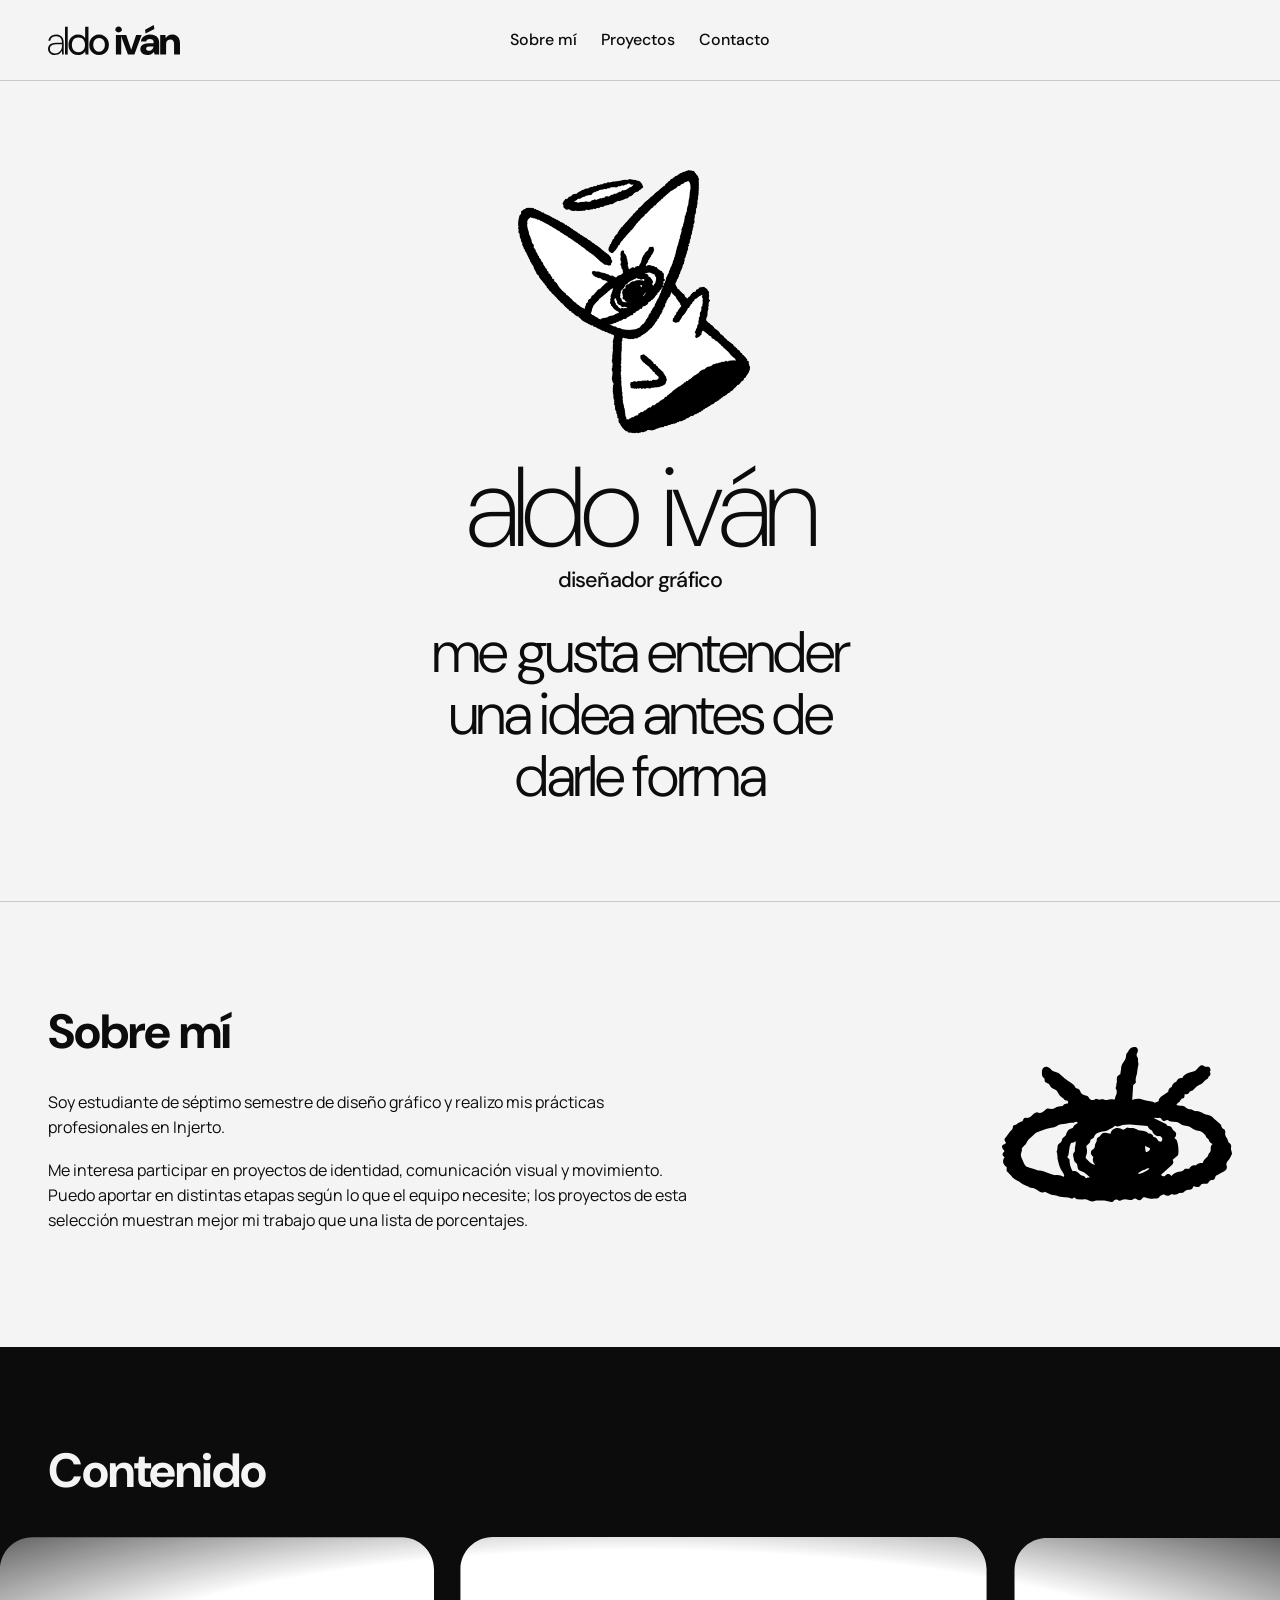
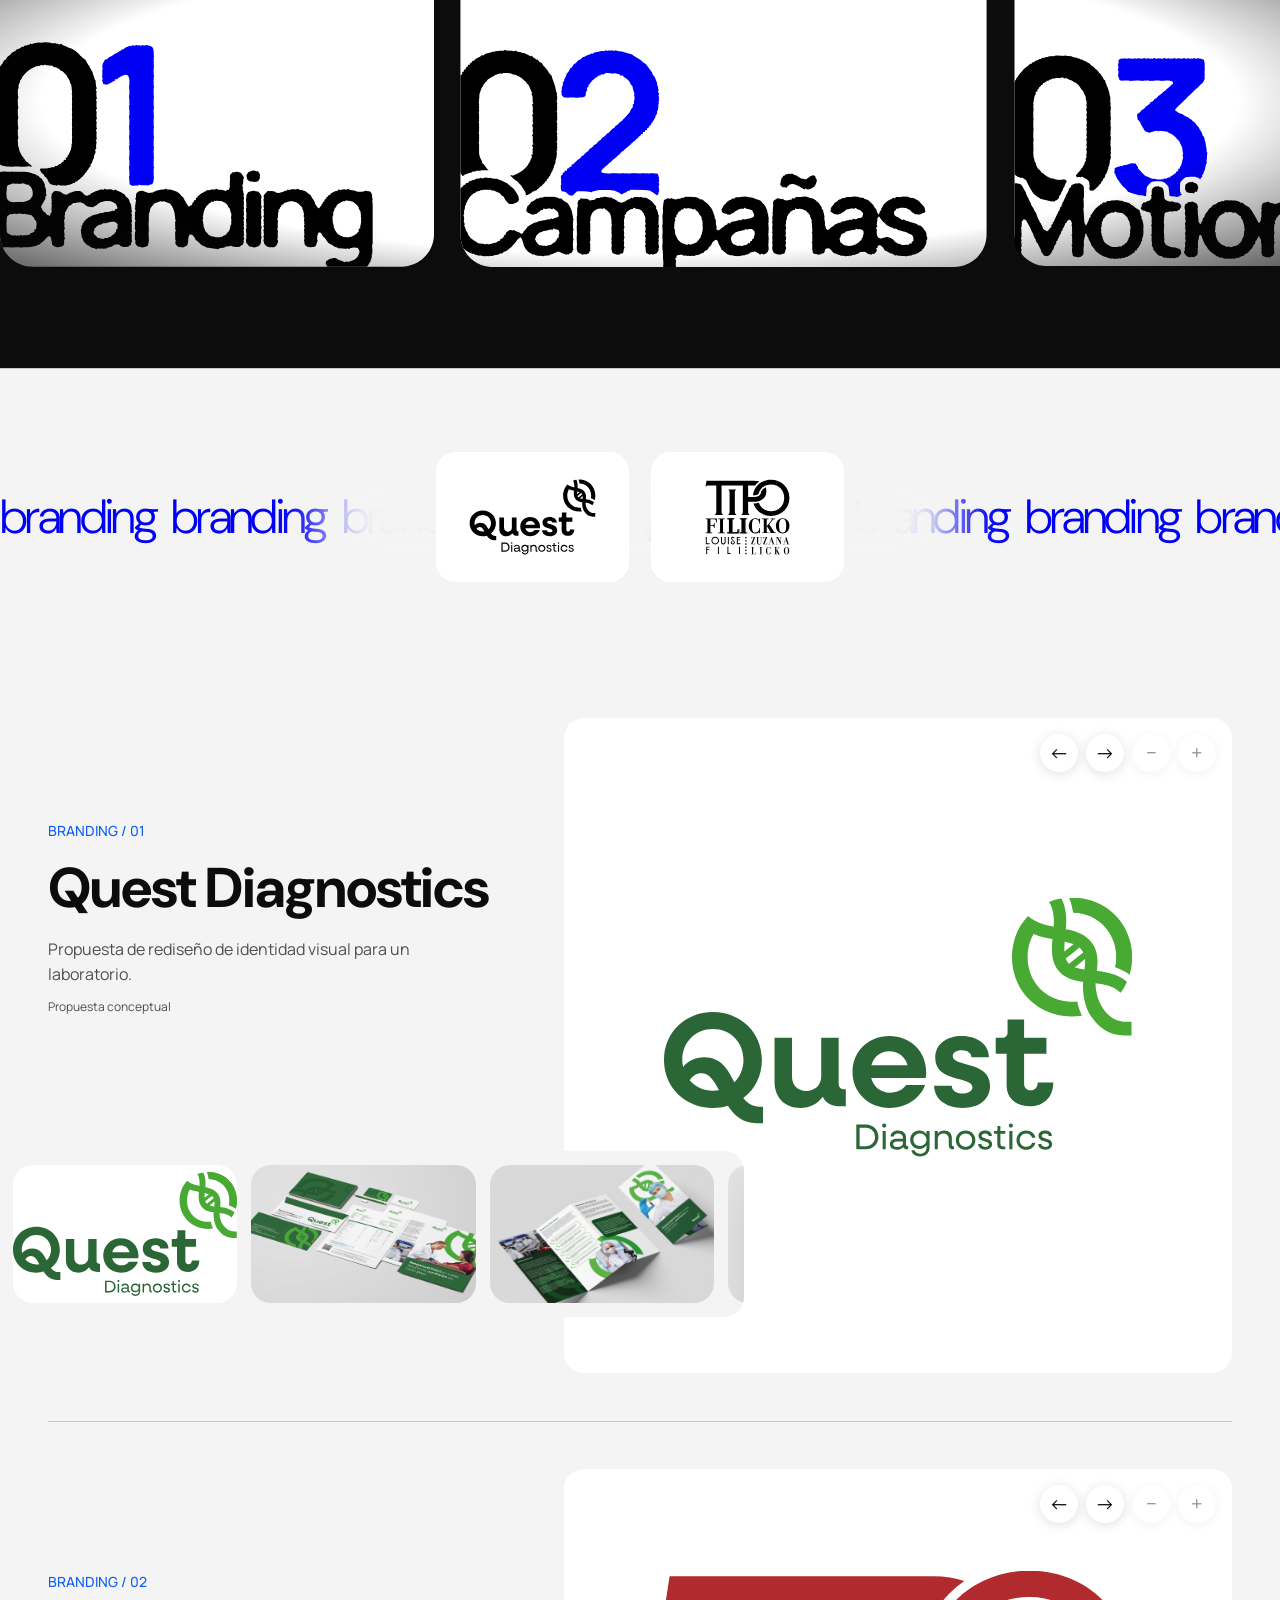
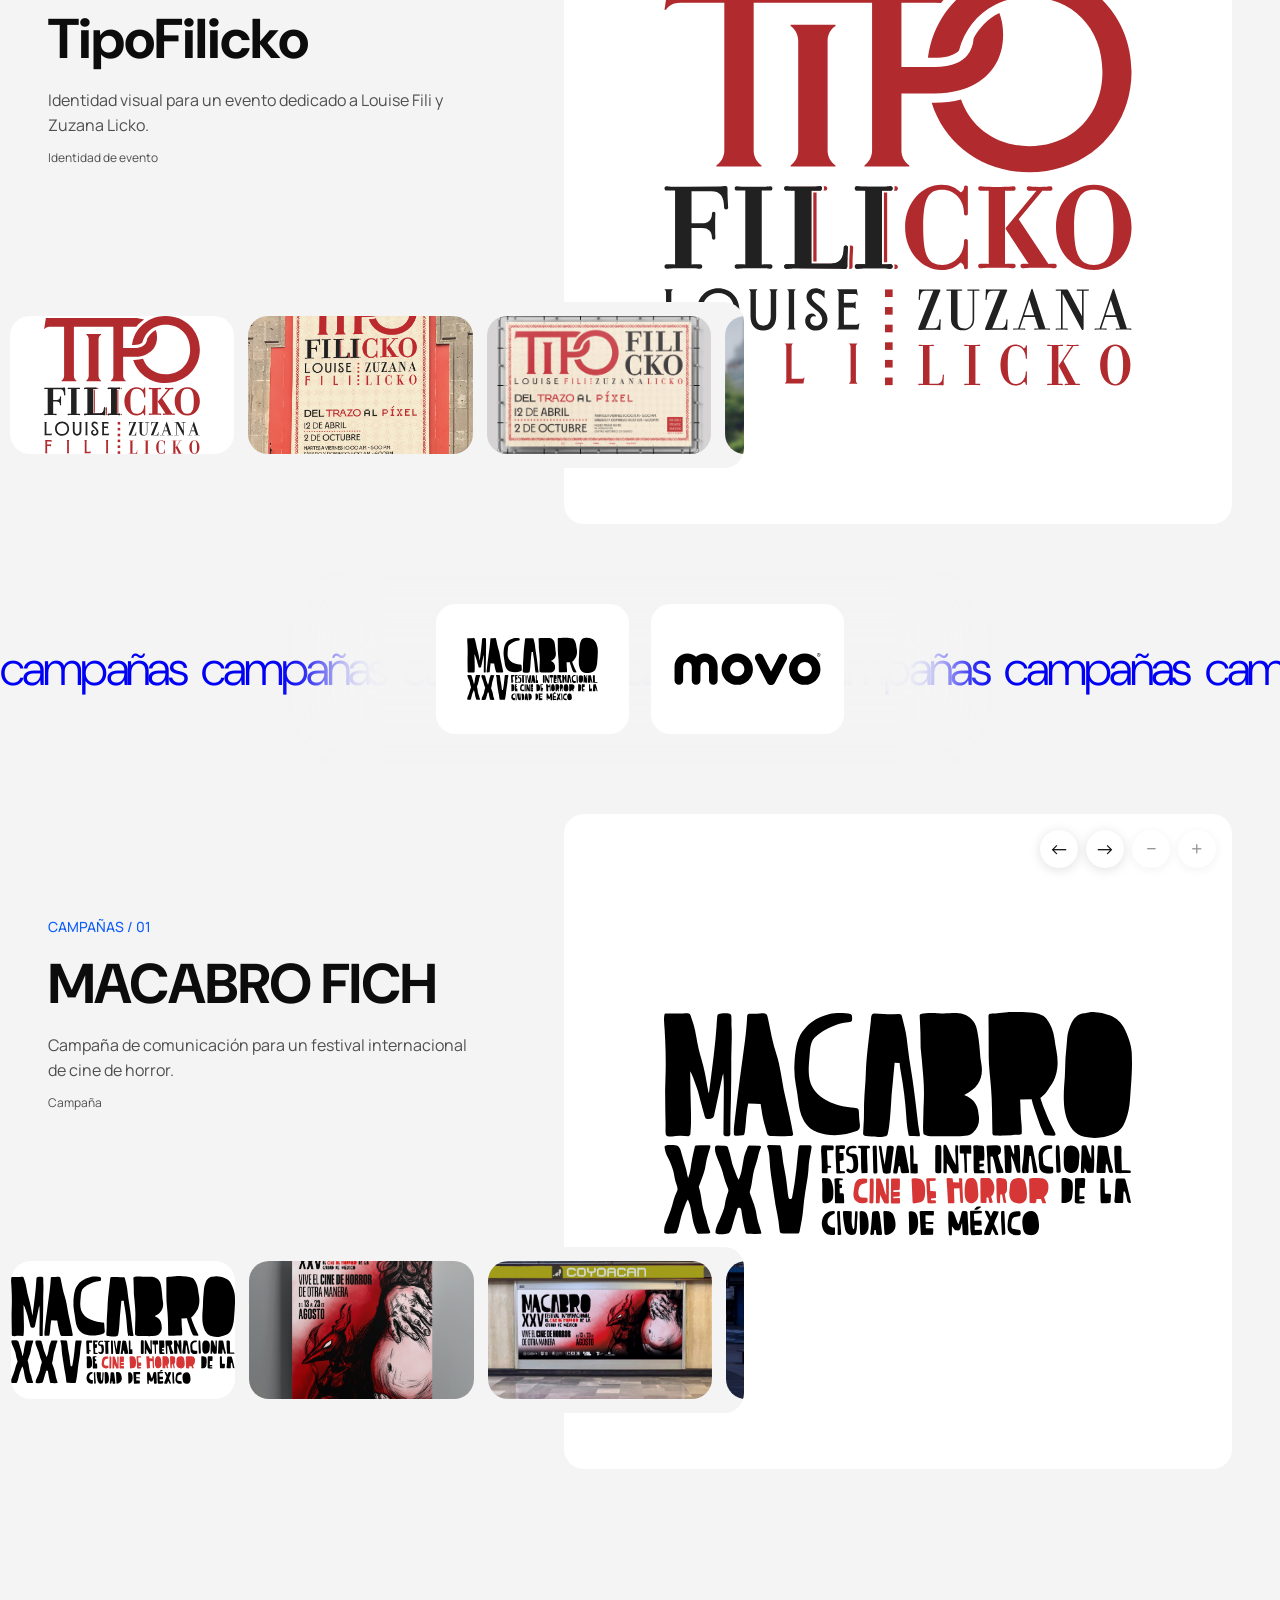
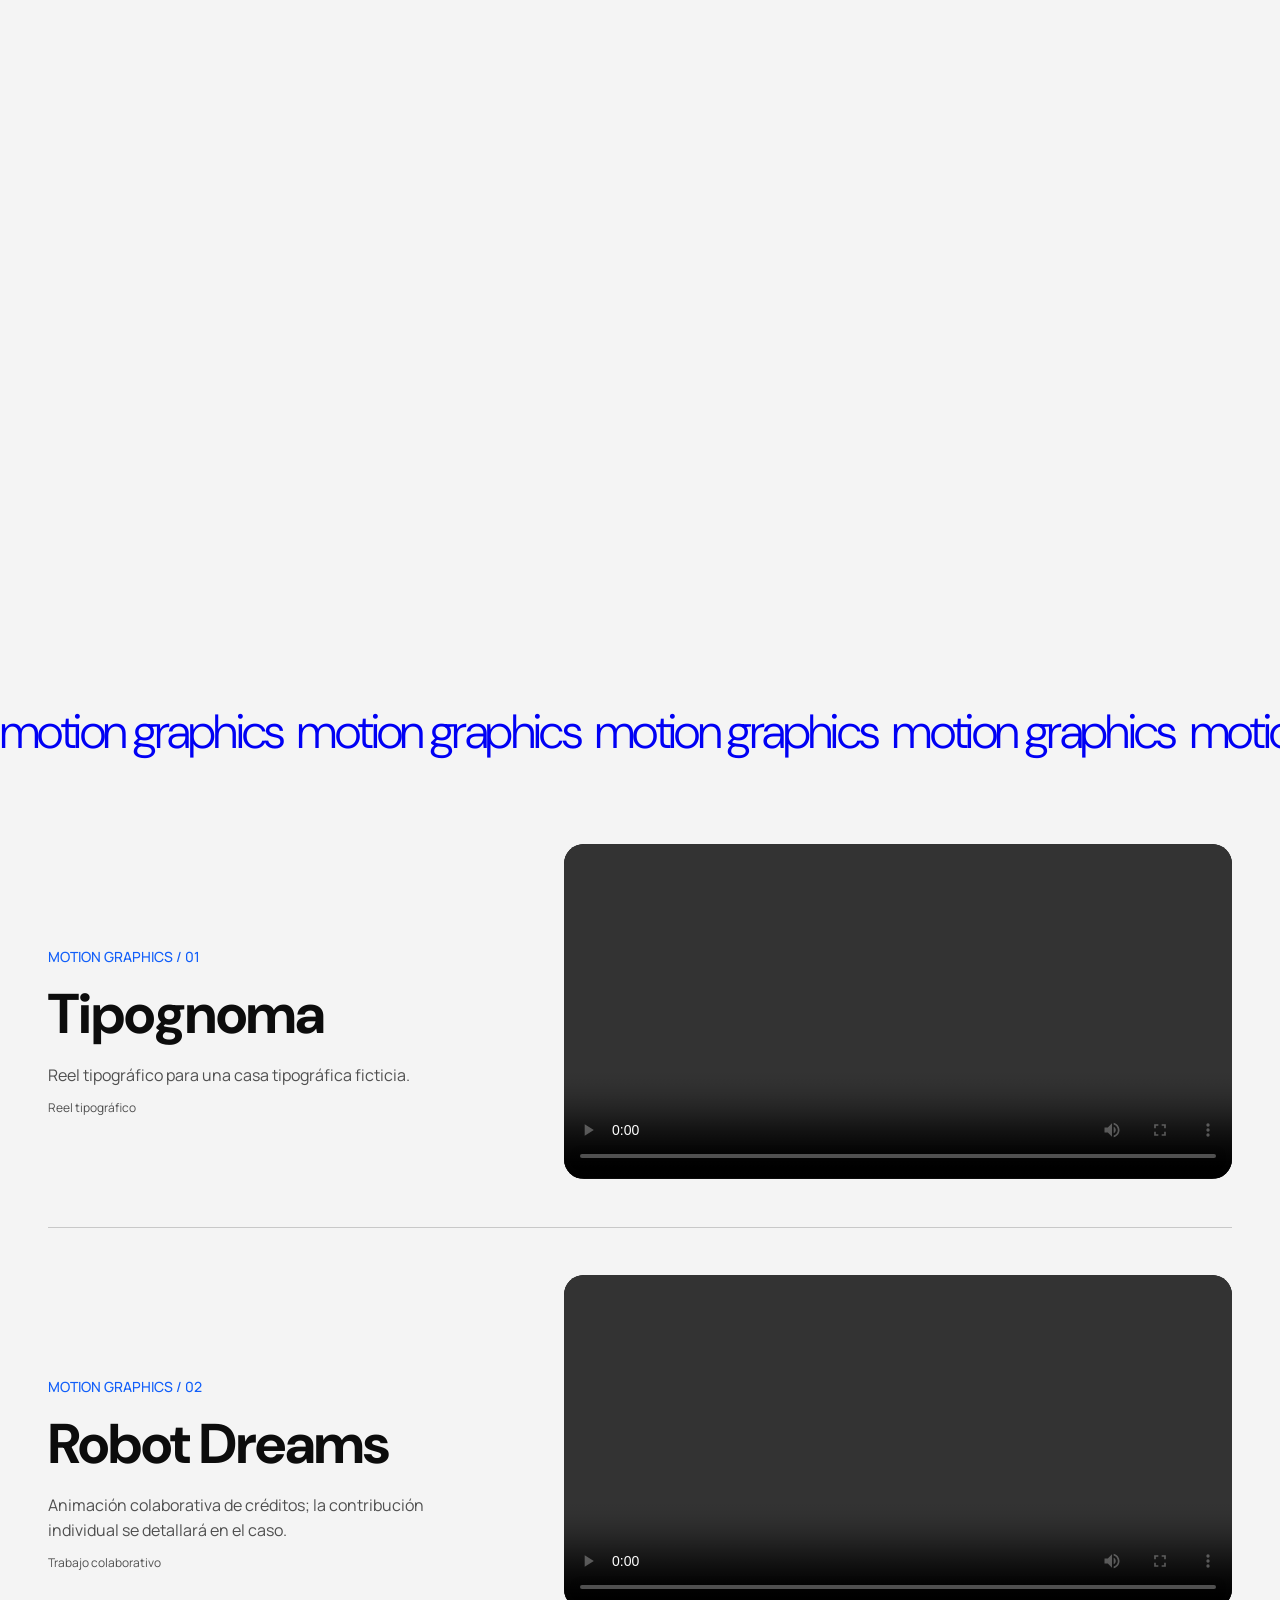
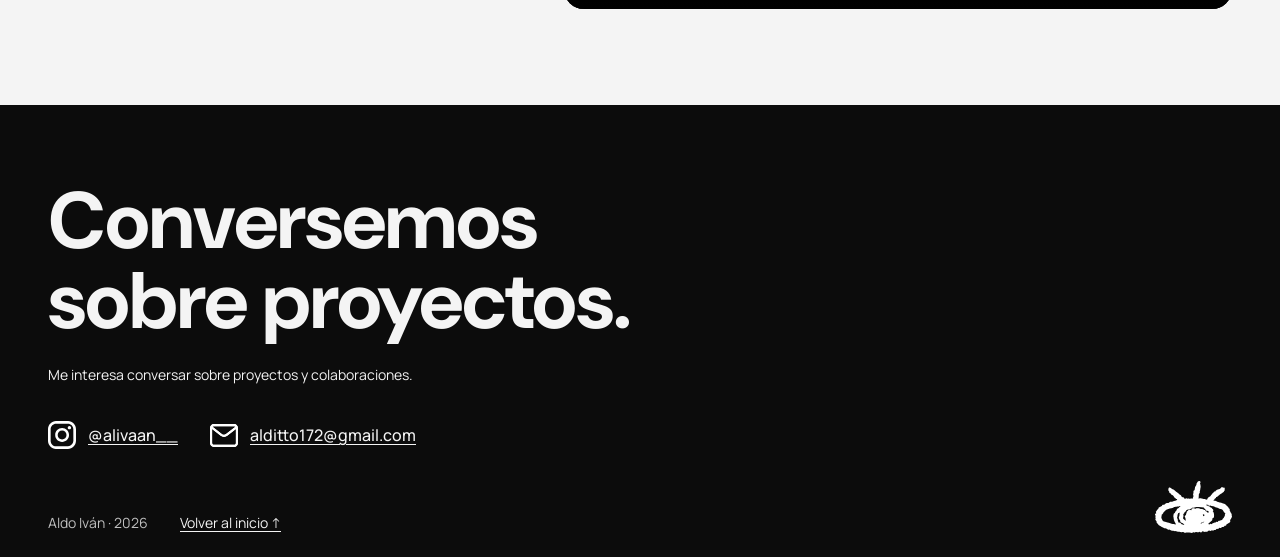
==== commit 0b28d14d: "Align design system guide with portfolio" ====
--- a/index.html
+++ b/index.html
@@ -47,9 +47,10 @@
 .campaigns-strip{margin-top:48px}
 .branding-marquee{pointer-events:auto}.branding-marquee-track{font-size:clamp(24px,4vw,48px)}.branding-marquee-track > span{display:flex}.branding-marquee-track .marquee-word{display:inline-flex;white-space:pre}.branding-marquee-track .marquee-letter{display:inline-block;transform-origin:center;color:inherit}@media(prefers-reduced-motion:reduce){.branding-marquee-track .marquee-letter{transition:none}}
 .hero h1.hero-name{position:relative}.hero-name .hero-name-letter,.hero-name .hero-name-gap{transition:opacity .5s ease}.hero-name .hero-final-logo{position:absolute;inset:0;width:100%;height:100%;object-fit:contain;opacity:0;pointer-events:none;transition:opacity .5s ease}.hero-name.is-finished .hero-name-letter,.hero-name.is-finished .hero-name-gap{opacity:0}.hero-name.is-finished .hero-final-logo{opacity:1}
+@media(min-width:1024px){.header-inner{position:relative}.header-inner .nav{position:absolute;top:50%;left:50%;right:auto;transform:translate(-50%,-50%)}}
 </style>
 </head>
-<body><a class="skip" href="#contenido">Saltar al contenido</a><header class="site-header"><div class="wrap header-inner"><a class="wordmark" href="#inicio" aria-label="Aldo Iván, volver al inicio"><img src="assets/aldoivan.svg" alt="" width="132" height="31"></a><nav class="nav" id="nav" aria-label="Navegación principal"><a href="#sobre-mi">Sobre mí</a><a href="#proyectos">Proyectos</a><a href="#contacto">Contacto</a></nav><div class="header-actions"><button class="motion-toggle" type="button" aria-pressed="false" aria-label="Pausar el movimiento automático">Pausar</button><button class="menu-toggle" id="menu-toggle" type="button" aria-controls="nav" aria-expanded="false">Menú</button></div></div></header>
+<body><a class="skip" href="#contenido">Saltar al contenido</a><header class="site-header"><div class="wrap header-inner"><a class="wordmark" href="#inicio" aria-label="Aldo Iván, volver al inicio"><img src="assets/aldoivan.svg" alt="" width="132" height="31"></a><nav class="nav" id="nav" aria-label="Navegación principal"><a href="#sobre-mi">Sobre mí</a><a href="#proyectos">Proyectos</a><a href="#contacto">Contacto</a></nav><div class="header-actions"><button class="menu-toggle" id="menu-toggle" type="button" aria-controls="nav" aria-expanded="false">Menú</button></div></div></header>
 <main id="contenido"><section class="hero wrap" id="inicio" aria-labelledby="hero-title"><div class="hero-main"><div class="hero-lockup"><div class="hero-portrait" role="img" aria-label="Personaje alado de Aldo Iván en una animación breve"><img class="hero-animation" src="assets/yo-portada.png" alt="" width="480" height="520"><img class="hero-still" src="assets/yo-portada-fija.png" alt="" width="480" height="520"></div><div class="hero-signature"><h1 id="hero-title" class="hero-name" aria-label="Aldo Iván"><span class="hero-name-letter" style="--base-weight:200">a</span><span class="hero-name-letter" style="--base-weight:300">l</span><span class="hero-name-letter" style="--base-weight:400">d</span><span class="hero-name-letter" style="--base-weight:500">o</span><span class="hero-name-gap" aria-hidden="true"> </span><span class="hero-name-letter" style="--base-weight:600">i</span><span class="hero-name-letter" style="--base-weight:700">v</span><span class="hero-name-letter" style="--base-weight:800">á</span><span class="hero-name-letter" style="--base-weight:900">n</span></h1><p>diseñador gráfico</p></div></div><p class="hero-statement"><span class="visually-hidden">Me gusta entender una idea antes de darle forma</span><span class="statement-line" aria-hidden="true">me gusta entender</span><span class="statement-line" aria-hidden="true">una <span class="accent-blue">idea</span> antes de</span><span class="statement-line" aria-hidden="true">darle <span class="accent-pink">forma</span></span></p></div></section>
 <section class="section" id="sobre-mi" aria-labelledby="about-title"><div class="wrap about-grid"><div><div class="section-head"><h2 id="about-title">Sobre mí</h2></div><div class="about-text"><p>Soy estudiante de séptimo semestre de diseño gráfico y realizo mis prácticas profesionales en Injerto.</p><p>Me interesa participar en proyectos de identidad, comunicación visual y movimiento. Puedo aportar en distintas etapas según lo que el equipo necesite; los proyectos de esta selección muestran mejor mi trabajo que una lista de porcentajes.</p></div></div><img class="about-eye" src="assets/pestaneo.svg" alt="" aria-hidden="true"></div></section>
 <section class="content-index" id="contenido-guia" aria-labelledby="content-index-title"><div class="wrap content-index-head"><div><h2 id="content-index-title">Contenido</h2></div></div><div class="content-viewport" aria-label="Áreas de trabajo en movimiento; pasa el cursor para pausar"><div class="content-track" id="content-track"><div class="content-set"><a class="content-card" style="--card-ratio:193.03 / 146.66" href="#branding" aria-label="Ir a Branding"><img src="assets/01br.svg" alt="" width="193" height="147"></a><a class="content-card" style="--card-ratio:234.27 / 146.66" href="#campanas" aria-label="Ir a Campañas"><img src="assets/02camp.svg" alt="" width="234" height="147"></a><a class="content-card" style="--card-ratio:345.1 / 146.66" href="#motion" aria-label="Ir a Motion Graphics"><img src="assets/03motion.svg" alt="" width="345" height="147"></a></div></div></div></section>
@@ -57,7 +58,6 @@
 </main>
 <footer class="site-footer contact-footer" id="contacto" aria-labelledby="contact-title"><div class="wrap"><div class="contact-footer-main"><h2 id="contact-title">Conversemos sobre proyectos.</h2><p>Me interesa conversar sobre proyectos y colaboraciones.</p><div class="contact-links"><a href="https://www.instagram.com/alivaan__/" aria-label="Instagram de Aldo Iván, @alivaan__"><img src="assets/igicon.svg" alt=""><span>@alivaan__</span></a><a href="mailto:alditto172@gmail.com" aria-label="Enviar correo a alditto172@gmail.com"><img src="assets/mailicon.svg" alt=""><span>alditto172@gmail.com</span></a></div></div><div class="contact-footer-bottom"><div class="footer-meta"><span>Aldo Iván · 2026</span><a href="#inicio">Volver al inicio ↑</a></div><img class="footer-eye" src="assets/pestaneo.svg" alt="" aria-hidden="true"></div></div></footer>
 <script>
-const motionToggle=document.querySelector('.motion-toggle');motionToggle.addEventListener('click',()=>{const paused=document.body.classList.toggle('motion-paused');motionToggle.setAttribute('aria-pressed',String(paused));motionToggle.textContent=paused?'Reanudar':'Pausar';motionToggle.setAttribute('aria-label',paused?'Reanudar el movimiento automático':'Pausar el movimiento automático')});
 const groups=[{name:'Branding',area:'branding',items:[['Quest Diagnostics','Propuesta de rediseño de identidad visual para un laboratorio.','Propuesta conceptual'],['TipoFilicko','Identidad visual para un evento dedicado a Louise Fili y Zuzana Licko.','Identidad de evento']]},{name:'Campañas',area:'campaign',items:[['MACABRO FICH','Campaña de comunicación para un festival internacional de cine de horror.','Campaña'],['movo','Campaña para posicionar un producto nuevo, desde su público hasta la propuesta de comunicación.','Campaña']]},{name:'Motion Graphics',area:'motion',items:[['Tipognoma','Reel tipográfico para una casa tipográfica ficticia.','Reel tipográfico'],['Robot Dreams','Animación colaborativa de créditos; la contribución individual se detallará en el caso.','Trabajo colaborativo']]}];
 const host=document.querySelector('#project-groups');for(const group of groups){if(group.area==='campaign'){const divider=document.createElement('div');divider.innerHTML='<div class="projects-strip campaigns-strip"><div class="branding-marquee" aria-hidden="true"><div class="branding-marquee-track"><span>campañas&nbsp; campañas&nbsp; campañas&nbsp;</span><span>campañas&nbsp; campañas&nbsp; campañas&nbsp;</span></div></div><div class="projects-strip-inner"><a href="#campaign-1" aria-label="Ir a MACABRO FICH"><img src="assets/maclogo.svg" alt="" width="193" height="130" loading="lazy"></a><a href="#campaign-2" aria-label="Ir a movo"><img src="assets/movologo.svg" alt="" width="193" height="130" loading="lazy"></a></div></div>';host.append(divider.firstElementChild)}if(group.area==='motion'){const divider=document.createElement('div');divider.className='projects-strip campaigns-strip motion-strip';divider.innerHTML='<div class="branding-marquee" aria-hidden="true"><div class="branding-marquee-track"><span>motion graphics&nbsp;&nbsp;</span><span>motion graphics&nbsp;&nbsp;</span></div></div>';host.append(divider)}const section=document.createElement('section');section.className='group';section.id=group.area==='campaign'?'campanas':group.area;const head=document.createElement('div');head.className='group-head';const h=document.createElement('h3');h.textContent=group.name;const count=document.createElement('span');count.className='group-count';count.textContent=`${group.items.length} proyectos`;head.append(h,count);head.classList.add('sr-only');const grid=document.createElement('div');grid.className='projects';group.items.forEach(([name,description,note],i)=>{const card=document.createElement('article');card.className='project';card.id=group.area+'-'+(i+1);card.dataset.area=group.area;const copy=document.createElement('div');copy.className='project-copy';const index=document.createElement('span');index.className='project-index';index.textContent=group.name.toUpperCase()+' / '+String(i+1).padStart(2,'0');const heading=document.createElement('h4');heading.textContent=name;const desc=document.createElement('p');desc.textContent=description;const meta=document.createElement('p');meta.className='project-note';meta.textContent=note;const feature=document.createElement('span');feature.className='project-feature';feature.textContent='Imágenes en preparación';copy.append(index,heading,desc,meta,feature);if(name==='Tipognoma'||name==='Robot Dreams'){const stage=document.createElement('div');stage.className='project-video-stage';const video=document.createElement('video');video.className='project-video';video.src=name==='Tipognoma'?'assets/tipognoma/ENTREGA_FINAL.mp4':'assets/robot-dreams/escena_aldo_1.mp4';video.controls=true;video.playsInline=true;video.preload='metadata';video.setAttribute('aria-label',`Video del proyecto ${name}`);stage.append(video);card.append(copy,stage);grid.append(card);return}const stage=document.createElement('div');stage.className='project-stage';const main=document.createElement('div');main.className='project-main';main.dataset.view='0';main.setAttribute('role','img');const top=document.createElement('span');top.className='main-top';top.textContent=group.name;const title=document.createElement('strong');title.className='main-title';const bottom=document.createElement('span');bottom.className='main-bottom';main.append(top,title,bottom);const thumbs=document.createElement('div');thumbs.className='thumbs';thumbs.setAttribute('role','group');thumbs.setAttribute('aria-label',`Vistas de ${name}`);const questViews=name==='Quest Diagnostics'?[{label:'Logotipo',src:'assets/quest/questologo.svg'},...[1,2,3,4,5].map(n=>({label:'Mockup '+n,src:`assets/quest/q${n}.jpg`}))]:name==='TipoFilicko'?[{label:'Logotipo',src:'assets/tipofilicko/tipofilickologo.svg'},...[1,2,3,4,5,6,7,8,9].map(n=>({label:'Imagen '+n,src:`assets/tipofilicko/tpfl${n}.jpg`}))]:name==='MACABRO FICH'?[{label:'Logotipo',src:'assets/macabrologo.svg'},...[1,2,3,4,5].map(n=>({label:'Imagen '+n,src:`assets/macabro/mac${n}.jpg`}))]:name==='movo'?[{label:'Logotipo',src:'assets/movologo.svg'},...[1,2,3,4,5].map(n=>({label:'Imagen '+n,src:`assets/movo/movo${n}.jpg`}))]:null;const labels=questViews?questViews.map(view=>view.label):['Portada','Sistema','Detalle','Aplicación'];const titles=[name,'Sistema en uso','Detalle visual','Aplicaciones'];const status=document.createElement('p');status.className='project-status';status.setAttribute('aria-live','polite');const covers={'TipoFilicko':'assets/ttipo.svg','movo':'assets/movologo.svg'};const cover=questViews?questViews[0].src:covers[name];let mainImage=null;if(cover){mainImage=document.createElement('img');mainImage.className='project-cover';mainImage.src=cover;mainImage.alt='';mainImage.loading='lazy';main.append(mainImage)}let backdrop=null;if(questViews){backdrop=document.createElement('img');backdrop.className='project-backdrop';backdrop.alt='';backdrop.loading='lazy';main.insertBefore(backdrop,mainImage)}let currentView=0,transitionLayer=null,transitionTimer=0,transitionId=0,initialized=false;let zoom=1,offsetX=0,offsetY=0,focusX=0,focusY=0,drag=null,zoomOutButton=null,zoomInButton=null;const clampShift=(value,limit)=>Math.max(-limit,Math.min(limit,value));function imageGeometry(){if(!mainImage||!mainImage.naturalWidth||!mainImage.naturalHeight)return null;const frameW=main.clientWidth,frameH=main.clientHeight,baseScale=(name==='movo'&&currentView===1?Math.min:Math.max)(frameW/mainImage.naturalWidth,frameH/mainImage.naturalHeight);const width=mainImage.naturalWidth*baseScale*zoom,height=mainImage.naturalHeight*baseScale*zoom;return{width,height,maxX:Math.max(0,(width-frameW)/2),maxY:Math.max(0,(height-frameH)/2)}}function renderQuestImage(){if(!mainImage)return;if(!questViews||currentView===0){for(const property of ['position','left','top','width','height','margin','object-fit','transform'])mainImage.style.removeProperty(property);return}const box=imageGeometry();if(!box)return;offsetX=clampShift(offsetX,box.maxX);offsetY=clampShift(offsetY,box.maxY);mainImage.style.position='absolute';mainImage.style.left='50%';mainImage.style.top='50%';mainImage.style.width=`${box.width/zoom}px`;mainImage.style.height=`${box.height/zoom}px`;mainImage.style.margin='0';mainImage.style.objectFit='contain';mainImage.style.transform=`translate(calc(-50% + ${offsetX}px),calc(-50% + ${offsetY}px)) scale(${zoom})`}function updateZoomButtons(){if(zoomOutButton)zoomOutButton.disabled=!questViews||currentView===0||zoom<=1;if(zoomInButton)zoomInButton.disabled=!questViews||currentView===0||zoom>=2.5}function zoomAt(step){if(!questViews||currentView===0||transitionLayer)return;const previous=zoom,next=Math.max(1,Math.min(2.5,zoom+step));if(previous===next)return;const ratio=next/previous;offsetX=focusX-(focusX-offsetX)*ratio;offsetY=focusY-(focusY-offsetY)*ratio;zoom=next;renderQuestImage();updateZoomButtons()}function rememberFocus(event){const box=main.getBoundingClientRect();focusX=Math.max(-box.width/2,Math.min(box.width/2,event.clientX-box.left-box.width/2));focusY=Math.max(-box.height/2,Math.min(box.height/2,event.clientY-box.top-box.height/2))}main.addEventListener('pointermove',event=>{rememberFocus(event);if(!drag||drag.id!==event.pointerId)return;offsetX=drag.xOffset+event.clientX-drag.x;offsetY=drag.yOffset+event.clientY-drag.y;renderQuestImage()});main.addEventListener('pointerdown',event=>{if(!questViews||currentView===0||transitionLayer||event.button!==0)return;const box=imageGeometry();if(!box||!box.maxX&&!box.maxY)return;rememberFocus(event);drag={id:event.pointerId,x:event.clientX,y:event.clientY,xOffset:offsetX,yOffset:offsetY};main.setPointerCapture(event.pointerId);main.classList.add('is-dragging');event.preventDefault()});for(const type of ['pointerup','pointercancel'])main.addEventListener(type,event=>{if(drag&&drag.id===event.pointerId){drag=null;main.classList.remove('is-dragging')}});main.addEventListener('keydown',event=>{if(!questViews||currentView===0||transitionLayer)return;const box=imageGeometry();if(!box)return;if(event.key==='ArrowLeft'&&box.maxX)offsetX-=24;else if(event.key==='ArrowRight'&&box.maxX)offsetX+=24;else if(event.key==='ArrowUp'&&box.maxY)offsetY-=24;else if(event.key==='ArrowDown'&&box.maxY)offsetY+=24;else return;event.preventDefault();renderQuestImage()});addEventListener('resize',()=>{if(questViews&&currentView>0)renderQuestImage()},{passive:true});
 function showQuestView(index){const src=questViews[index].src,isMockup=index>0;clearTimeout(transitionTimer);if(transitionLayer)transitionLayer.remove();transitionLayer=null;const finish=()=>{const shownLayer=transitionLayer;mainImage.style.transition='none';main.dataset.view=String(index);zoom=1;offsetX=0;offsetY=0;focusX=0;focusY=0;mainImage.src=src;main.classList.toggle('is-mockup',isMockup);const ready=mainImage.decode?mainImage.decode().catch(()=>{}):Promise.resolve();ready.then(()=>{if(shownLayer&&transitionLayer!==shownLayer)return;renderQuestImage();void mainImage.offsetWidth;if(shownLayer){shownLayer.remove();transitionLayer=null}requestAnimationFrame(()=>mainImage.style.removeProperty('transition'));updateZoomButtons()})};if(!initialized||matchMedia('(prefers-reduced-motion: reduce)').matches){finish();return}const id=++transitionId;const layer=document.createElement('div');layer.className='project-transition-layer'+(isMockup?' is-mockup':'');const image=document.createElement('img');image.className='project-transition-image';image.src=src;image.alt='';layer.append(image);main.append(layer);transitionLayer=layer;const reveal=()=>{if(id!==transitionId)return;requestAnimationFrame(()=>layer.classList.add('visible'));transitionTimer=setTimeout(()=>{if(id===transitionId)finish()},420)};if(image.decode)image.decode().then(reveal,reveal);else if(image.complete)reveal();else image.onload=reveal}
@@ -81,10 +81,10 @@
 if(matchMedia('(hover: hover)').matches&&!matchMedia('(prefers-reduced-motion: reduce)').matches){for(const marquee of brandingMarquees){let x=0,y=0,inside=false,frame=0;function draw(){frame=0;let moving=false;for(const letter of marquee._letters||[]){const rect=letter.el.getBoundingClientRect(),distance=inside?Math.hypot(x-(rect.left+rect.width/2),y-(rect.top+rect.height/2)):Infinity;const reach=Math.max(0,1-distance/110),target=reach*reach*(3-2*reach);letter.value+=(target-letter.value)*.17;if(Math.abs(target-letter.value)>.003)moving=true;const v=letter.value;letter.el.style.fontWeight=String(Math.round(300+500*v));letter.el.style.transform=`translateY(${(-3*v).toFixed(2)}px) scale(${(1+.18*v).toFixed(3)})`}if(inside||moving)frame=requestAnimationFrame(draw)}marquee.addEventListener('pointerenter',e=>{inside=true;x=e.clientX;y=e.clientY;if(!frame)frame=requestAnimationFrame(draw)});marquee.addEventListener('pointermove',e=>{x=e.clientX;y=e.clientY},{passive:true});marquee.addEventListener('pointerleave',()=>{inside=false;if(!frame)frame=requestAnimationFrame(draw)})}}
 
 const heroName=document.querySelector('.hero-name');
-if(heroName&&matchMedia('(hover: hover)').matches&&!matchMedia('(prefers-reduced-motion: reduce)').matches){const letters=[...heroName.querySelectorAll('.hero-name-letter')].map(el=>({el,base:Number(el.style.getPropertyValue('--base-weight')),value:0,x:0,y:0}));let x=0,y=0,inside=false,frame=0,finished=false;const finalLogo=document.createElement('img');finalLogo.className='hero-final-logo';finalLogo.src='assets/aldoivan.svg';finalLogo.alt='';heroName.append(finalLogo);
-const measureName=()=>{if(finished)return;for(const letter of letters){letter.el.style.width='';letter.el.style.fontWeight='200';letter.el.style.transform='none'}for(const letter of letters){const box=letter.el.getBoundingClientRect();letter.el.style.width=`${box.width}px`;letter.x=box.left+box.width/2;letter.y=box.top+box.height/2}};
+if(heroName&&matchMedia('(hover: hover)').matches&&!matchMedia('(prefers-reduced-motion: reduce)').matches){const letters=[...heroName.querySelectorAll('.hero-name-letter')].map(el=>({el,base:Number(el.style.getPropertyValue('--base-weight')),value:0,x:0,y:0}));let x=0,y=0,inside=false,frame=0;
+const measureName=()=>{for(const letter of letters){letter.el.style.width='';letter.el.style.fontWeight='200';letter.el.style.transform='none'}for(const letter of letters){const box=letter.el.getBoundingClientRect();letter.el.style.width=`${box.width}px`;letter.x=box.left+box.width/2;letter.y=box.top+box.height/2}};
 const drawName=()=>{frame=0;let moving=false;for(const letter of letters){const d=inside?Math.hypot(x-letter.x,y-letter.y):Infinity;const reach=Math.max(0,1-d/145);const target=reach*reach*(3-2*reach);letter.value+=(target-letter.value)*.17;if(Math.abs(target-letter.value)>.003)moving=true;const v=letter.value;letter.el.style.fontWeight=String(Math.round(200+(letter.base-200)*v));letter.el.style.transform=`translateY(${(-3*v).toFixed(2)}px) scale(${(1+.12*v).toFixed(3)})`;letter.el.style.color=`rgb(${Math.round(12+4*v)},${Math.round(12+82*v)},${Math.round(12+237*v)})`}if(moving)frame=requestAnimationFrame(drawName)};
-const requestName=()=>{if(!frame)frame=requestAnimationFrame(drawName)};heroName.addEventListener('pointerenter',event=>{if(finished)return;measureName();x=event.clientX;y=event.clientY;inside=true;requestName()});heroName.addEventListener('pointermove',event=>{if(finished)return;x=event.clientX;y=event.clientY;requestName()});heroName.addEventListener('pointerleave',()=>{if(finished||!inside)return;inside=false;finished=true;if(frame)cancelAnimationFrame(frame);frame=0;heroName.classList.add('is-finished')});addEventListener('resize',measureName,{passive:true});if(document.fonts)document.fonts.ready.then(measureName)}
+const requestName=()=>{if(!frame)frame=requestAnimationFrame(drawName)};heroName.addEventListener('pointerenter',event=>{measureName();x=event.clientX;y=event.clientY;inside=true;requestName()});heroName.addEventListener('pointermove',event=>{x=event.clientX;y=event.clientY;requestName()});heroName.addEventListener('pointerleave',()=>{if(!inside)return;inside=false;requestName()});addEventListener('resize',measureName,{passive:true});if(document.fonts)document.fonts.ready.then(measureName)}
 const statement=document.querySelector('.hero-statement');
 if(statement&&matchMedia('(hover: hover)').matches&&!matchMedia('(prefers-reduced-motion: reduce)').matches){
   const lines=[...statement.querySelectorAll('.statement-line')],letters=[];
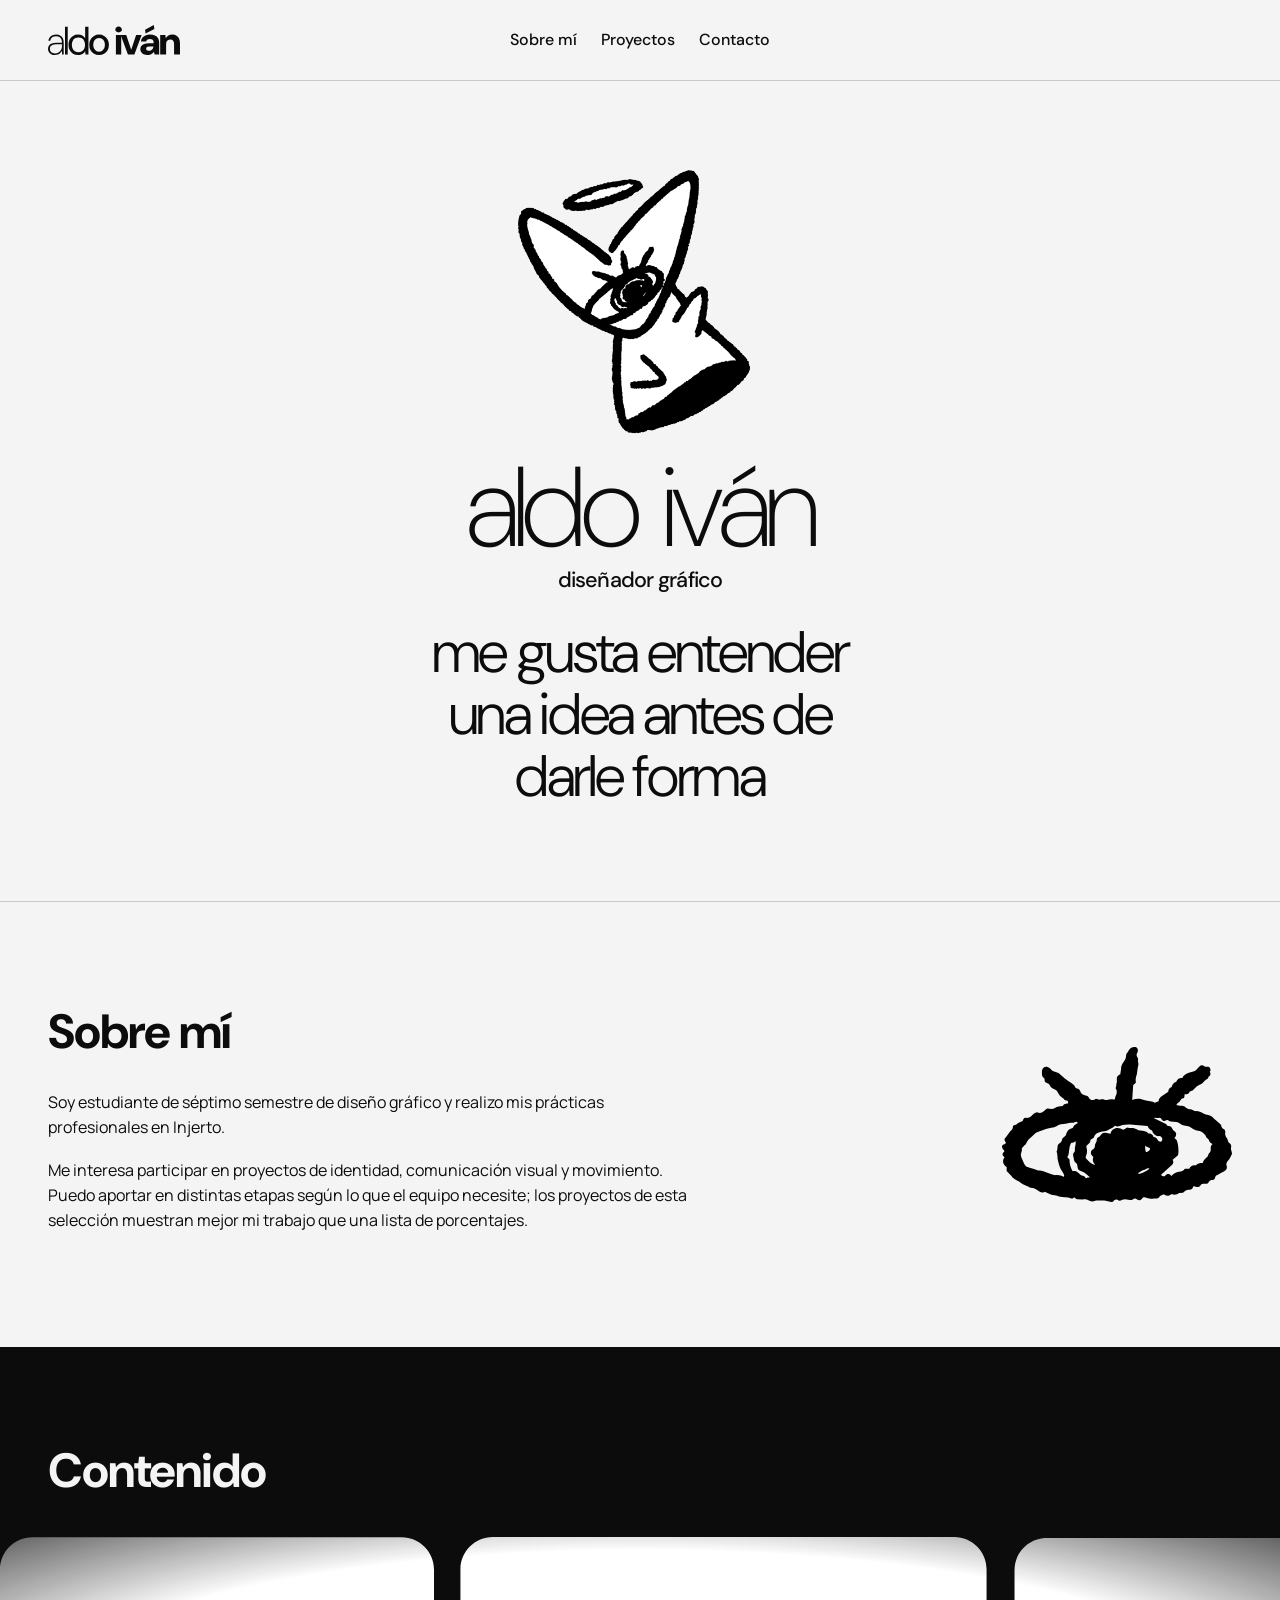
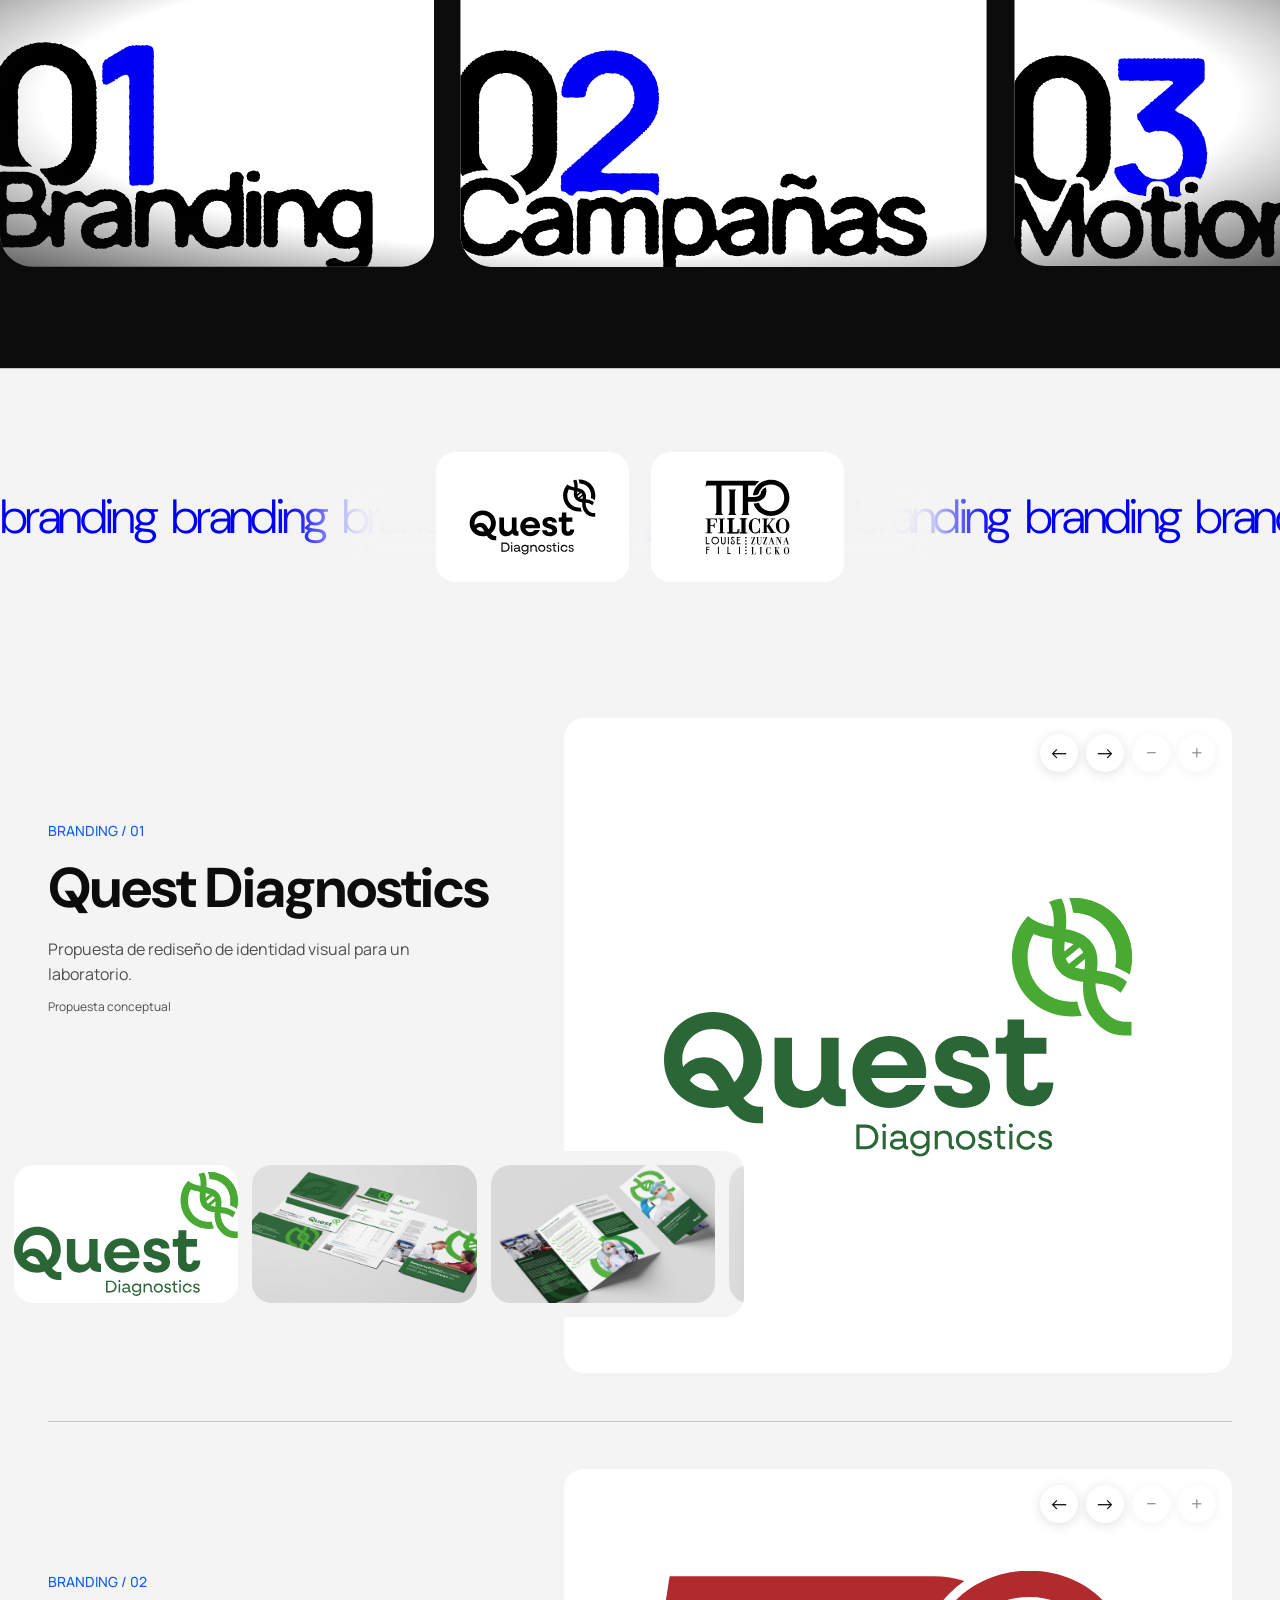
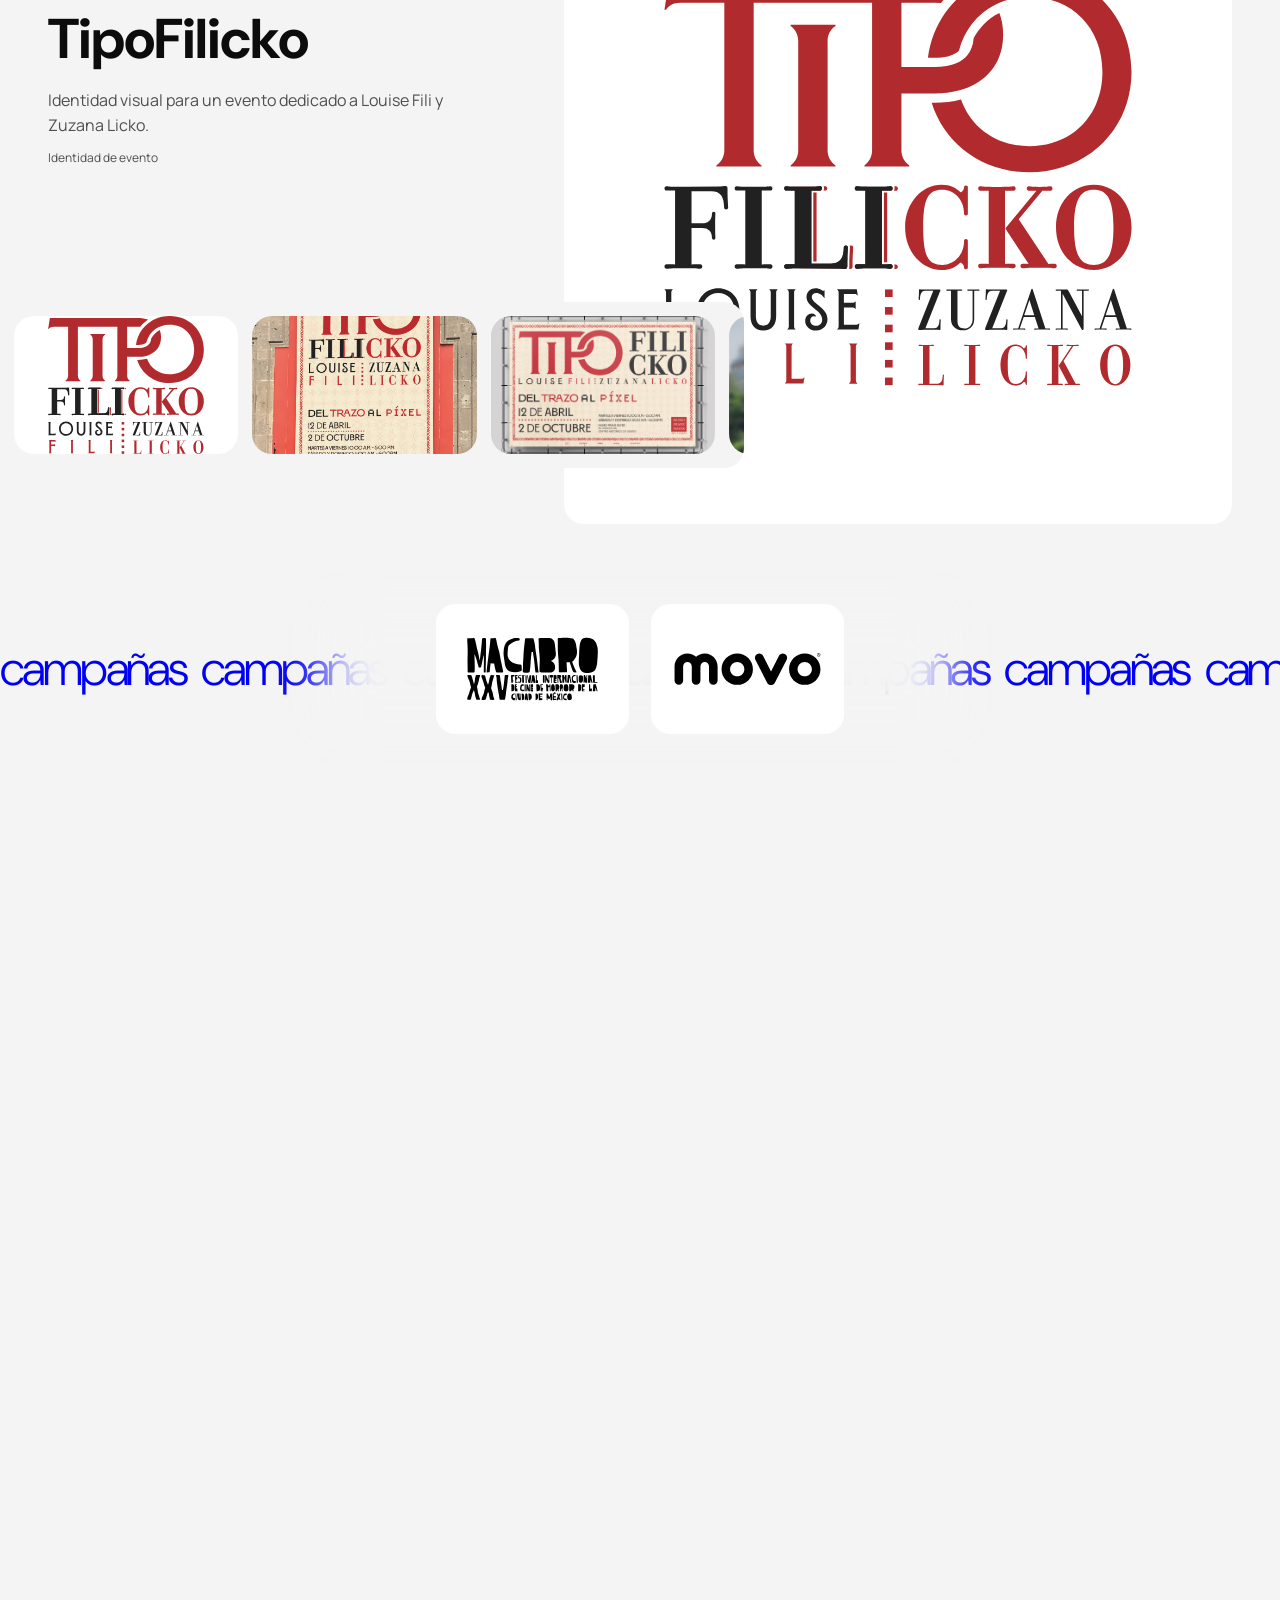
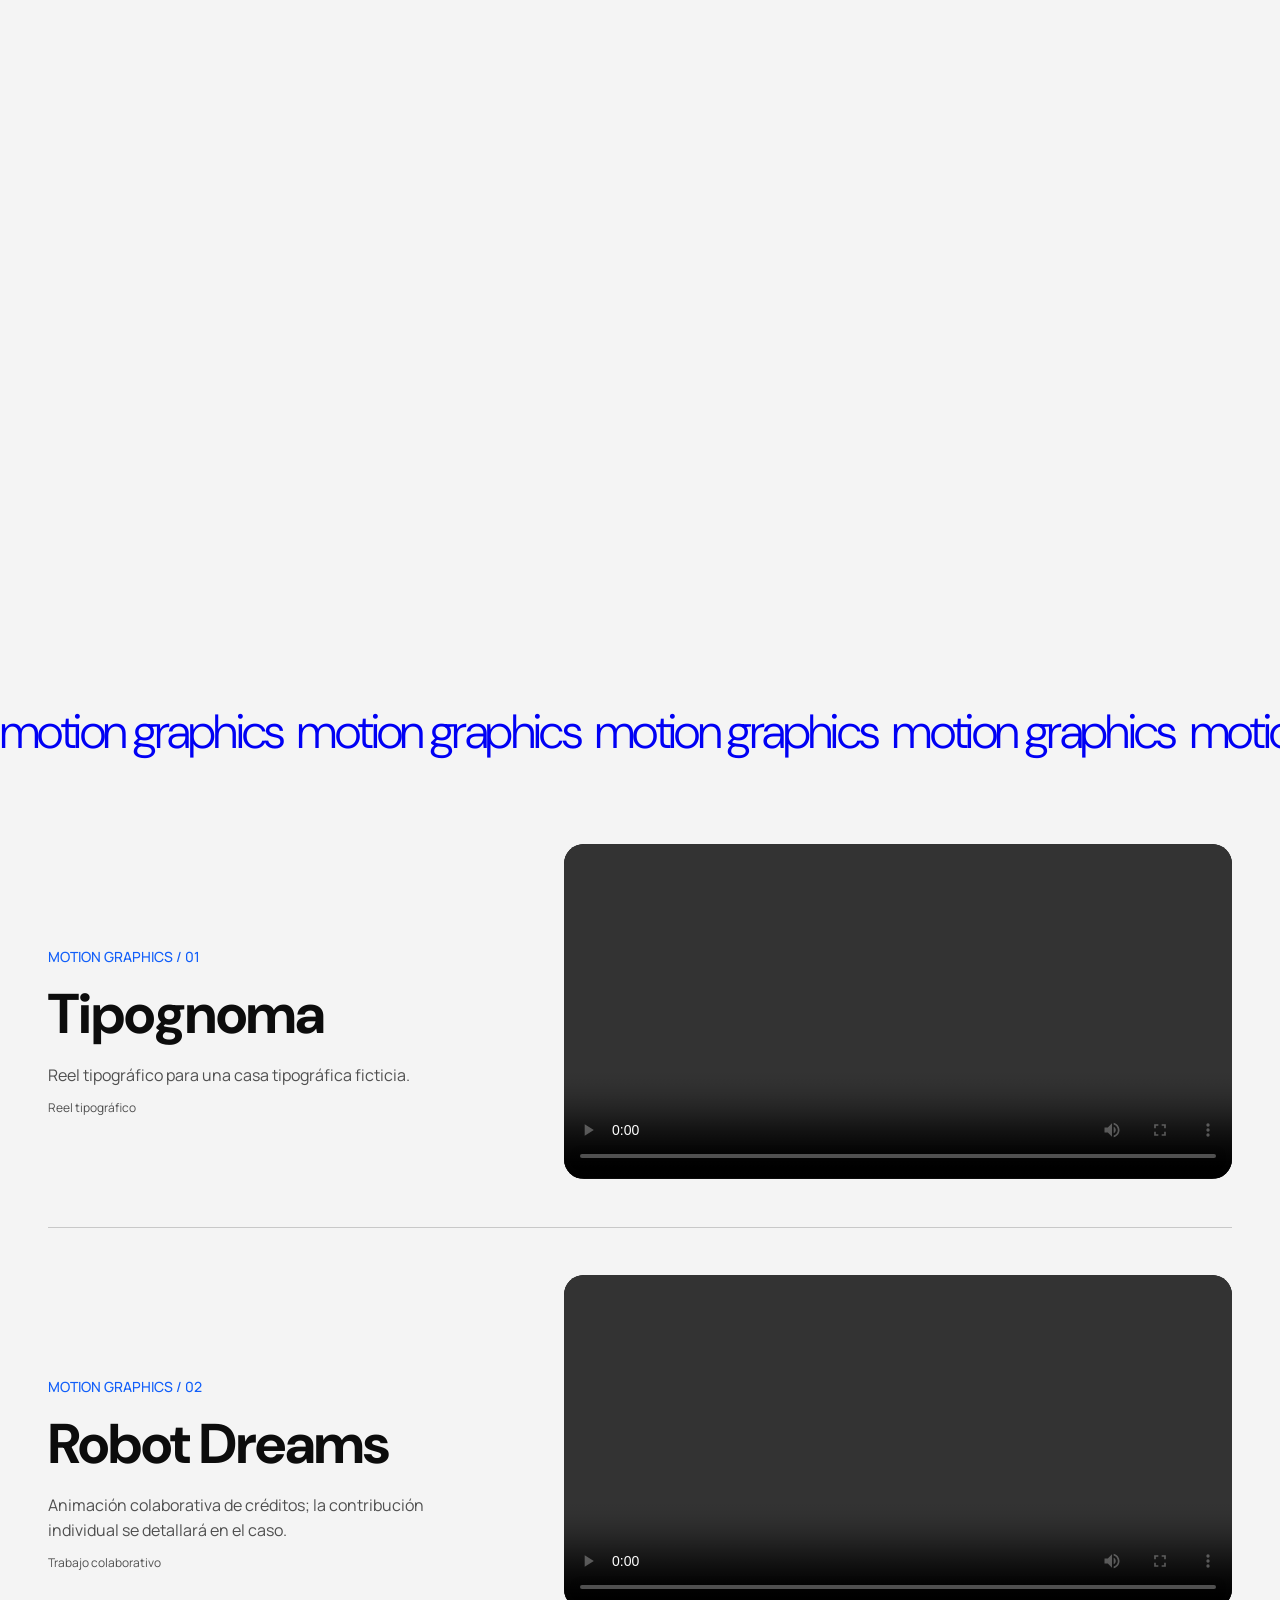
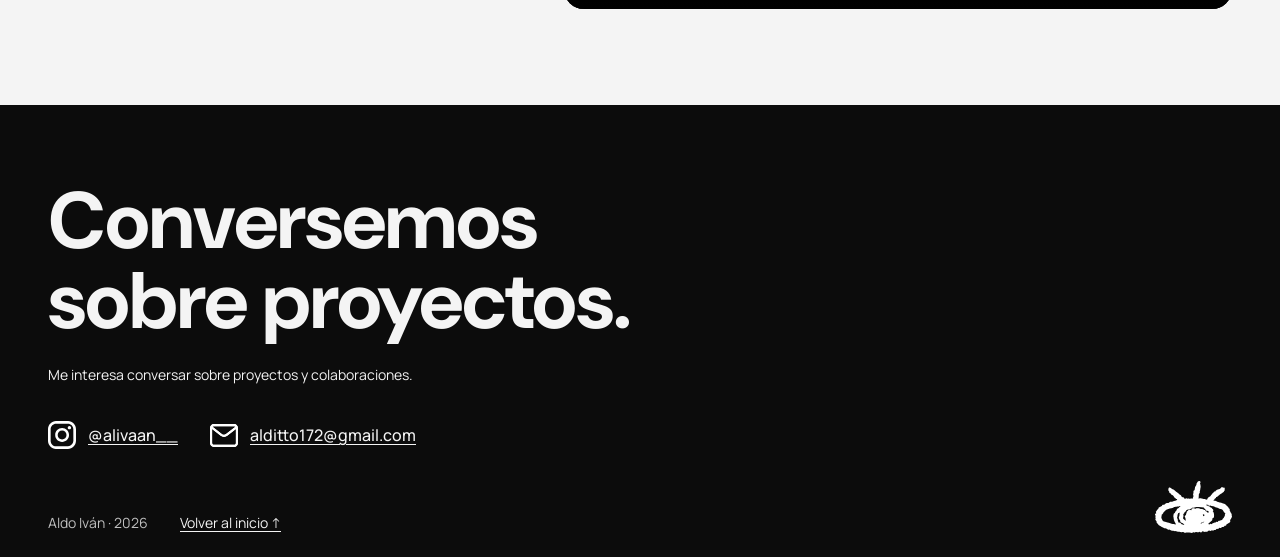
==== commit da96b9f9: "Alinear guía con el portafolio" ====
--- a/index.html
+++ b/index.html
@@ -7,7 +7,7 @@
 <link rel="stylesheet" href="styles/fonts.css">
 
 <style>
-:root{--primary:#0C0C0C;--on-primary:#F4F4F4;--secondary:#4F4F4F;--tertiary:#105EF9;--on-tertiary:#F4F4F4;--surface:#F4F4F4;--surface-card:#FFFFFF;--on-surface:#0C0C0C;--surface-dark:#222222;--on-surface-dark:#F4F4F4;--surface-raised:#393939;--surface-muted:#DADADA;--on-surface-muted:#222222;--text-muted-dark:#BFBFBF;--accent-graphic:#0000F4;--accent-detail:#EF1889;--bg:var(--surface);--fg:var(--on-surface);--muted:var(--secondary);--line:#0c0c0c30;--nav-bg:rgba(244,244,244,.88);--focus:var(--tertiary);--space:4px;--radius-sm:4px;--radius-md:12px;--radius-lg:16px;--radius-xl:20px;--radius-full:9999px;--page-pad:20px;--section-gap:56px;--display:44px;--display-line:46px;--section-type:32px;--section-line:36px}
+:root{--primary:#0C0C0C;--on-primary:#F4F4F4;--secondary:#4F4F4F;--tertiary:#105EF9;--on-tertiary:#F4F4F4;--surface:#F4F4F4;--surface-card:#FFFFFF;--on-surface:#0C0C0C;--surface-dark:#222222;--on-surface-dark:#F4F4F4;--surface-raised:#393939;--surface-muted:#DADADA;--on-surface-muted:#222222;--text-muted-dark:#BFBFBF;--accent-graphic:#0000F4;--accent-detail:#105EF9;--bg:var(--surface);--fg:var(--on-surface);--muted:var(--secondary);--line:#0c0c0c30;--nav-bg:rgba(244,244,244,.88);--focus:var(--tertiary);--space:4px;--radius-sm:4px;--radius-md:12px;--radius-lg:16px;--radius-xl:20px;--radius-full:9999px;--page-pad:20px;--section-gap:56px;--display:44px;--display-line:46px;--section-type:32px;--section-line:36px}
 
 *{box-sizing:border-box}html{scroll-behavior:smooth;-webkit-text-size-adjust:100%}body{margin:0;background:var(--bg);color:var(--fg);font:400 16px/25px var(--font-text);transition:background-color .46s ease,color .46s ease}h1,h2,h3,p{margin-top:0}h1,h2,h3{font-family:var(--font-display)}a{color:inherit;text-underline-offset:.18em}button{font:inherit;cursor:pointer}button,a{-webkit-tap-highlight-color:transparent}:focus-visible{outline:3px solid var(--focus);outline-offset:4px}.skip{position:absolute;top:-100px;left:20px;z-index:30;background:var(--bg);padding:12px}.skip:focus{top:12px}.wrap{max-width:1296px;margin:auto;padding-inline:var(--page-pad)}section{scroll-margin-top:90px}.eyebrow{font:500 14px/20px var(--font-text);text-transform:uppercase;letter-spacing:.09em;color:var(--muted)}.site-header{position:sticky;top:0;z-index:20;border-bottom:1px solid var(--line);background:var(--nav-bg);-webkit-backdrop-filter:blur(16px);backdrop-filter:blur(16px);transition:background-color .46s ease,border-color .46s ease}.header-inner{min-height:68px;display:flex;align-items:center;justify-content:space-between;gap:12px}.wordmark{font:700 20px/24px var(--font-display);text-decoration:none;white-space:nowrap}.header-actions{display:flex;align-items:center;gap:8px}.menu-toggle,.menu-toggle{padding:0 16px}.nav{display:none;position:absolute;top:68px;left:0;right:0;background:var(--bg);border-bottom:1px solid var(--line);padding:12px var(--page-pad) 20px}.nav.open{display:flex;flex-direction:column;gap:4px}.nav a{display:flex;align-items:center;min-height:44px;font:500 16px/20px var(--font-display);text-decoration:none}.nav a:hover,.nav a[aria-current=location]{text-decoration:underline}.hero{min-height:calc(100svh - 68px);display:flex;flex-direction:column;justify-content:space-between;padding-top:48px;padding-bottom:36px}.hero-main{width:100%;max-width:960px;margin:auto;text-align:center}.hero-portrait{width:clamp(180px,26vw,260px);aspect-ratio:12/13;position:relative;margin:16px auto 8px}.hero-portrait video,.hero-portrait img{position:absolute;inset:0;width:100%;height:100%;object-fit:contain;transition:opacity .46s ease}.hero-portrait .dark{opacity:0}.hero-portrait video{z-index:1}@media(prefers-reduced-motion:reduce){.hero-portrait video{display:none}}.hero h1{font-size:var(--display);line-height:var(--display-line);font-weight:700;letter-spacing:-1px;text-transform:uppercase;margin:20px 0 24px}.hero-lead{font:500 20px/26px var(--font-display);max-width:35ch;margin:0 auto 24px}.hero-copy{max-width:60ch;color:var(--muted);margin-inline:auto}.hero-actions{display:flex;gap:12px;flex-wrap:wrap;justify-content:center;margin-top:32px}.button{display:inline-flex;align-items:center;justify-content:center;min-height:48px;padding:0 16px;border-radius:var(--radius-md);font:500 16px/20px var(--font-display);text-decoration:none;border:1px solid var(--fg);transition:background-color .2s,color .2s,transform .2s}.button:hover{transform:translateY(-2px)}.button-primary{background:var(--fg);color:var(--bg)}.button-primary:hover{background:var(--surface-raised);color:var(--on-surface-dark)}.button-secondary{background:transparent;color:var(--fg)}.hero-bottom{display:flex;justify-content:space-between;gap:16px;border-top:1px solid var(--line);padding-top:16px;color:var(--muted);font:400 14px/20px var(--font-text)}.hero-bottom span:last-child{font-size:22px}.section{padding-top:var(--section-gap);padding-bottom:var(--section-gap);border-top:1px solid var(--line)}.section-head{margin-bottom:32px}.section-head h2{font-size:var(--section-type);line-height:var(--section-line);letter-spacing:-1px;margin:8px 0 16px}.section-head p:last-child{max-width:65ch;color:var(--muted)}.group{margin-top:48px}.group-head{display:flex;justify-content:space-between;align-items:baseline;gap:16px;border-bottom:1px solid var(--line);padding-bottom:12px;margin-bottom:16px}.group h3{font:700 28px/32px var(--font-display);margin:0}.group-count{font:400 14px/20px var(--font-text);color:var(--muted)} .projects{display:grid;gap:48px}.project{position:relative;display:grid;grid-template-columns:1fr;gap:20px;min-width:0;border-top:1px solid var(--line);padding-top:32px}.project:first-child{border-top:0}.project-copy{display:flex;flex-direction:column;align-items:flex-start;justify-content:center;min-width:0}.project-index{font:500 14px/20px var(--font-text);color:var(--tertiary);margin-bottom:18px}.project h4{font:700 clamp(32px,8vw,56px)/1 var(--font-display);margin:0 0 20px;letter-spacing:-1px}.project p{color:var(--muted);max-width:42ch;margin:0 0 12px}.project-note{font:400 12px/16px var(--font-text);color:var(--muted)}.project-stage{position:relative;min-width:0}.project-main{aspect-ratio:1.15;display:flex;flex-direction:column;justify-content:space-between;padding:24px;border-radius:var(--radius-xl);background:var(--surface-muted);color:var(--on-surface-muted);overflow:hidden;transition:background-color .32s ease,color .32s ease}.project[data-area=campaign] .project-main{background:var(--surface-raised);color:var(--on-surface-dark)}.project[data-area=motion] .project-main{background:var(--primary);color:var(--on-primary)}.project-main[data-view="1"]{background:var(--tertiary)!important;color:var(--on-tertiary)!important}.project-main[data-view="2"]{background:var(--surface-dark)!important;color:var(--on-surface-dark)!important}.project-main[data-view="3"]{background:var(--accent-graphic)!important;color:var(--on-primary)!important}.main-top,.main-bottom{font:500 12px/16px var(--font-text);text-transform:uppercase;letter-spacing:.08em}.main-title{font:700 clamp(44px,11vw,92px)/.94 var(--font-display);letter-spacing:-2px;max-width:9ch;overflow-wrap:anywhere}.thumbs{display:flex;gap:8px;overflow-x:auto;scrollbar-width:thin;padding:12px;border:1px solid var(--line);border-radius:var(--radius-xl);background:var(--nav-bg);-webkit-backdrop-filter:blur(16px);backdrop-filter:blur(16px)}.thumb{flex:0 0 78px;min-height:78px;border:2px solid transparent;border-radius:var(--radius-md);background:var(--primary);color:var(--on-primary);padding:8px;text-align:left;font:700 12px/14px var(--font-display);transition:transform .18s ease,border-color .18s ease}.thumb:nth-child(2){background:var(--tertiary);color:var(--on-tertiary)}.thumb:nth-child(3){background:var(--surface-raised);color:var(--on-surface-dark)}.thumb:nth-child(4){background:var(--accent-graphic);color:var(--on-primary)}.thumb:hover{transform:translateY(-3px)}.thumb[aria-pressed="true"]{border-color:var(--accent-detail)}.thumb:focus-visible{outline-offset:2px}.project-status{font:400 12px/16px var(--font-text);color:var(--muted);margin-top:8px}.project-feature{display:inline-flex;align-items:center;gap:8px;margin-top:24px;padding:8px 12px;border-radius:var(--radius-full);background:var(--nav-bg);border:1px solid var(--line);backdrop-filter:blur(16px);font:500 12px/16px var(--font-text)}.project-feature::before{content:"";width:8px;height:8px;border-radius:50%;background:var(--accent-detail)}
 .about-grid{display:grid;gap:32px;max-width:960px}.about-grid .section-head{max-width:65ch}.about-text{max-width:65ch}.about-text p{margin-bottom:18px}.portrait{width:min(100%,340px);aspect-ratio:4/5;position:relative;margin:0 auto}.portrait img{position:absolute;inset:0;width:100%;height:100%;object-fit:contain;transition:opacity .46s ease}.portrait .dark{opacity:0;transform:scale(1.08)}.portrait figcaption{position:absolute;bottom:-22px;font:400 12px/16px var(--font-text);color:var(--muted)}.contact{padding-bottom:96px}.contact h2{font-size:var(--display);line-height:var(--display-line);letter-spacing:-1px;max-width:12ch;margin:8px 0 24px}.contact p{max-width:55ch}.contact-handle{display:inline-block;margin-top:20px;font:700 28px/32px var(--font-display);border-bottom:2px solid currentColor}.site-footer{border-top:1px solid var(--line);padding:24px 0 36px;font:400 14px/20px var(--font-text);color:var(--muted)}.footer-inner{display:flex;justify-content:space-between;gap:12px;flex-wrap:wrap}.site-footer a{color:var(--fg)}.reveal{opacity:0;transform:translateY(28px);transition:opacity .55s ease,transform .55s cubic-bezier(.18,.72,.2,1)}.reveal.visible{opacity:1;transform:none}
